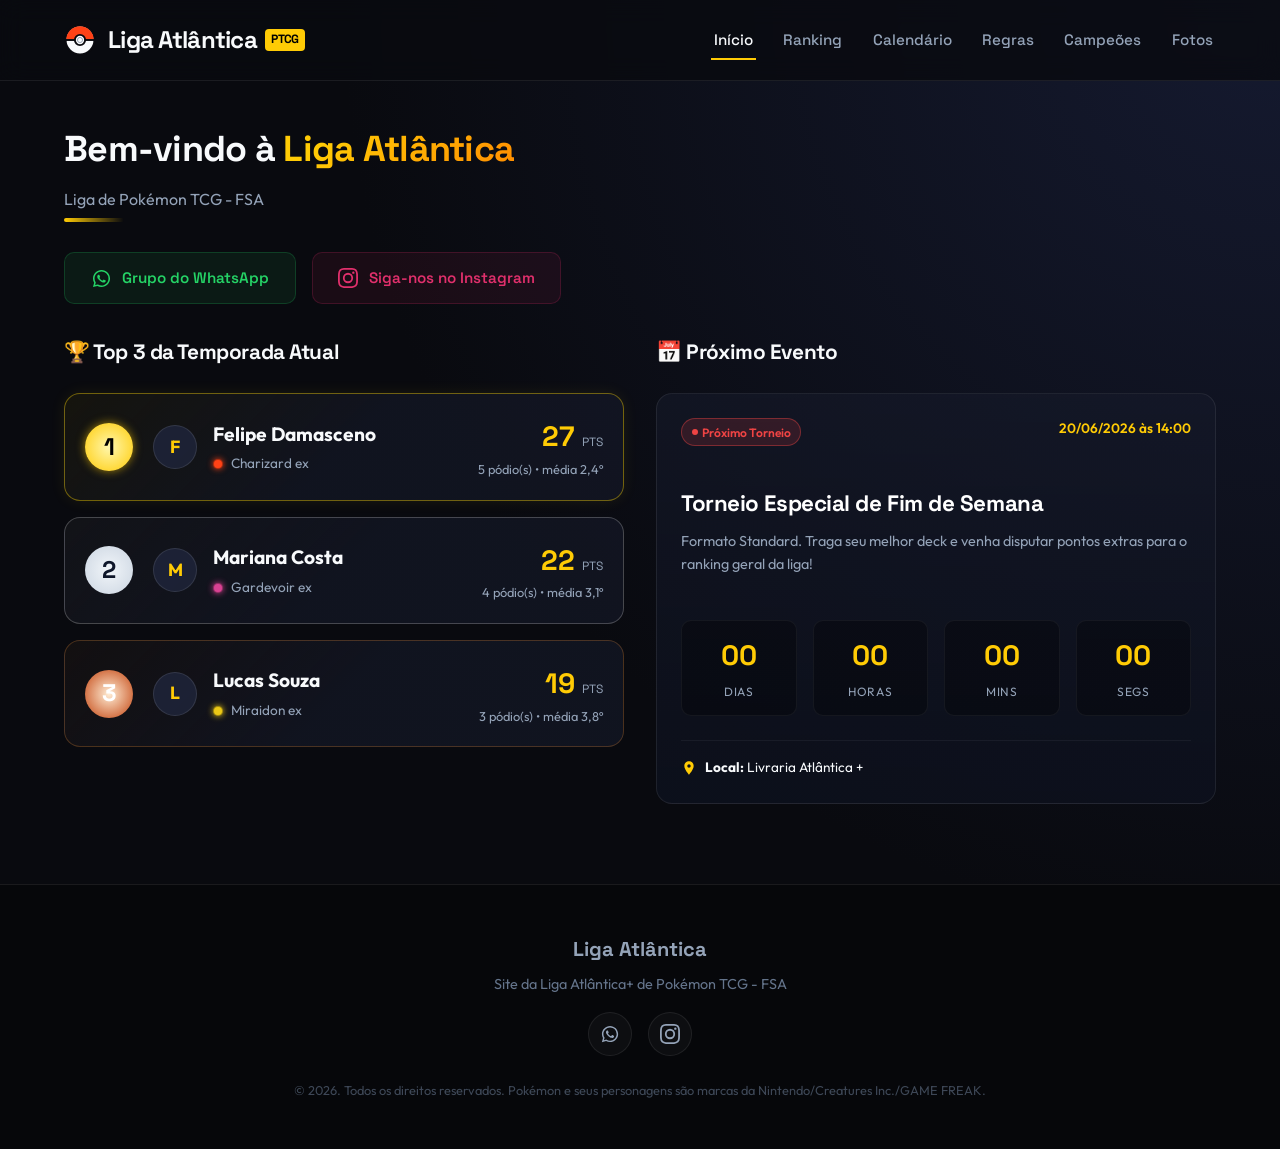
==== site/index.html @ e8739ed9 "Add files via upload" ====
<!DOCTYPE html>
<html lang="pt-BR">
<head>
  <meta charset="UTF-8">
  <meta name="viewport" content="width=device-width, initial-scale=1.0">
  <title>Liga Atlântica - Pokémon TCG FSA</title>
  <meta name="description" content="Acompanhe a classificação, calendário, regras e galeria da Liga Atlântica de Pokémon TCG. Atualizado em tempo real.">
  
  <!-- CSS Principal -->
  <link rel="stylesheet" href="style.css?v=4.0">
</head>
<body>

  <!-- HEADER & NAVEGAÇÃO -->
  <header class="header">
    <div class="container">
      <a href="#dashboard" class="logo-wrapper" id="logo-btn">
        <!-- SVG Pokebola Animada -->
        <svg class="pokeball-icon" viewBox="0 0 100 100" xmlns="http://www.w3.org/2000/svg">
          <circle cx="50" cy="50" r="45" fill="#f8fafc" stroke="#090a0f" stroke-width="6"/>
          <path d="M 7,50 A 43,43 0 0 1 93,50 Z" fill="#FF4216"/>
          <line x1="5" y1="50" x2="95" y2="50" stroke="#090a0f" stroke-width="6"/>
          <circle cx="50" cy="50" r="16" fill="#f8fafc" stroke="#090a0f" stroke-width="6"/>
          <circle cx="50" cy="50" r="8" fill="none" stroke="#64748b" stroke-width="2"/>
        </svg>
        <span class="logo-text">
          <span id="header-title">Liga Atlântica</span>
          <span class="logo-tag">PTCG</span>
        </span>
      </a>
      
      <!-- Menu de Navegação -->
      <nav class="nav-menu" id="nav-menu">
        <a href="#dashboard" class="nav-link active" data-target="dashboard">Início</a>
        <a href="#ranking" class="nav-link" data-target="ranking">Ranking</a>
        <a href="#calendar" class="nav-link" data-target="calendar">Calendário</a>
        <a href="#rules" class="nav-link" data-target="rules">Regras</a>
        <a href="#champions" class="nav-link" data-target="champions">Campeões</a>
        <a href="#gallery" class="nav-link" data-target="gallery">Fotos</a>
      </nav>
      
      <!-- Botão Hamburguer Mobile -->
      <button class="menu-toggle" id="menu-toggle" aria-label="Abrir Menu">
        <span></span>
        <span></span>
        <span></span>
      </button>
    </div>
  </header>

  <!-- CONTEÚDO PRINCIPAL -->
  <main class="main-content container">
    
    <!-- 1. SEÇÃO INICIAL / DASHBOARD -->
    <section id="dashboard" class="section active">
      <div class="section-header">
        <h1 class="section-title">Bem-vindo à <span class="gradient-text" id="welcome-title">Liga Atlântica</span></h1>
        <p class="section-subtitle" id="welcome-subtitle">Acompanhe as disputas, classificações e novidades de nossa liga local.</p>
      </div>

      <!-- Botões de Acesso Rápido -->
      <div class="welcome-buttons">
        <a href="https://chat.whatsapp.com/EpUEb62hq1bKs6iDtQ3ena" target="_blank" rel="noopener noreferrer" class="btn btn-whatsapp" id="btn-whatsapp-welcome">
          <svg class="icon-whatsapp" viewBox="0 0 32 32" xmlns="http://www.w3.org/2000/svg" aria-hidden="true" focusable="false">
            <path d="M16.03 3C8.86 3 3.04 8.82 3.04 15.99c0 2.29.6 4.52 1.74 6.49L3 29l6.68-1.75a12.92 12.92 0 0 0 6.35 1.64h.01c7.16 0 12.98-5.82 12.98-12.99C29.02 8.82 23.2 3 16.03 3Zm0 23.69h-.01c-1.9 0-3.76-.51-5.38-1.47l-.39-.23-3.96 1.04 1.06-3.86-.25-.4a10.71 10.71 0 0 1-1.65-5.78c0-5.84 4.75-10.59 10.59-10.59 2.83 0 5.49 1.1 7.49 3.1a10.53 10.53 0 0 1 3.1 7.49c0 5.84-4.75 10.7-10.6 10.7Zm5.81-7.93c-.32-.16-1.89-.93-2.18-1.04-.29-.11-.5-.16-.72.16-.21.32-.83 1.04-1.02 1.25-.19.21-.37.24-.69.08-.32-.16-1.35-.5-2.57-1.59-.95-.85-1.59-1.89-1.78-2.21-.19-.32-.02-.49.14-.65.14-.14.32-.37.48-.56.16-.19.21-.32.32-.53.11-.21.05-.4-.03-.56-.08-.16-.72-1.73-.98-2.37-.26-.62-.52-.53-.72-.54h-.61c-.21 0-.56.08-.85.4-.29.32-1.12 1.09-1.12 2.66s1.15 3.09 1.31 3.3c.16.21 2.26 3.45 5.47 4.84.77.33 1.36.53 1.83.68.77.24 1.47.21 2.02.13.62-.09 1.89-.77 2.16-1.52.27-.75.27-1.39.19-1.52-.08-.13-.29-.21-.61-.37Z"/>
          </svg>
          Grupo do WhatsApp
        </a>
        <a href="https://www.instagram.com/atlanticamais/" target="_blank" rel="noopener noreferrer" class="btn btn-instagram" id="btn-instagram-welcome">
          <svg viewBox="0 0 24 24" xmlns="http://www.w3.org/2000/svg">
            <path d="M12 2.163c3.204 0 3.584.012 4.85.07 3.252.148 4.771 1.691 4.919 4.919.058 1.265.069 1.645.069 4.849 0 3.205-.012 3.584-.069 4.849-.149 3.225-1.664 4.771-4.919 4.919-1.266.058-1.644.07-4.85.07-3.204 0-3.584-.012-4.849-.07-3.26-.149-4.771-1.699-4.919-4.92-.058-1.265-.07-1.644-.07-4.849 0-3.204.013-3.583.07-4.849.149-3.227 1.664-4.771 4.919-4.919 1.266-.057 1.645-.069 4.849-.069zM12 0C8.741 0 8.333.014 7.053.072 2.695.272.273 2.69.073 7.051.014 8.333 0 8.741 0 12c0 3.259.014 3.668.072 4.948.2 4.358 2.618 6.78 6.98 6.98 1.281.058 1.689.072 4.948.072 3.259 0 3.668-.014 4.948-.072 4.354-.2 6.782-2.618 6.979-6.98.059-1.28.073-1.689.073-4.948 0-3.259-.014-3.667-.072-4.947-.196-4.354-2.617-6.78-6.979-6.98C15.668.014 15.259 0 12 0zm0 5.838a6.162 6.162 0 1 0 0 12.324 6.162 6.162 0 0 0 0-12.324zM12 16a4 4 0 1 1 0-8 4 4 0 0 1 0 8zm6.406-11.845a1.44 1.44 0 1 0 0 2.881 1.44 1.44 0 0 0 0-2.881z"/>
          </svg>
Siga-nos no Instagram
        </a>
      </div>
      
      <div class="dashboard-grid">
        <!-- Pódio (Top 3) -->
        <div class="podium-container">
          <h2 class="podium-title">🏆 Top 3 da Temporada Atual</h2>
          <div class="podium-cards" id="podium-cards-container">
            <!-- Renderizado dinamicamente via JS -->
            <div class="loader"><div class="spinner"></div></div>
          </div>
        </div>
        
        <!-- Próximo Encontro / Contagem Regressiva -->
        <div class="event-widget-container">
          <h2 class="podium-title">📅 Próximo Evento</h2>
          <div class="glass-card event-widget" id="event-widget-content">
            <!-- Renderizado dinamicamente via JS -->
            <div class="loader"><div class="spinner"></div></div>
          </div>
        </div>
      </div>
    </section>

    <!-- 2. SEÇÃO DE RANKING -->
    <section id="ranking" class="section">
      <div class="section-header">
        <h1 class="section-title">Tabela de <span class="gradient-text">Classificação</span></h1>
        <p class="section-subtitle">Pontuação oficial de todos os treinadores participantes.</p>
      </div>
      
      <!-- Controles de busca e filtro -->
      <div class="ranking-controls">
        <div class="search-bar">
          <svg viewBox="0 0 24 24" xmlns="http://www.w3.org/2000/svg">
            <path d="M15.5 14h-.79l-.28-.27A6.471 6.471 0 0 0 16 9.5 6.5 6.5 0 1 0 9.5 16c1.61 0 3.09-.59 4.23-1.57l.27.28v.79l5 4.99L20.49 19l-4.99-5zm-6 0C7.01 14 5 11.99 5 9.5S7.01 5 9.5 5 14 7.01 14 9.5 11.99 14 9.5 14z"/>
          </svg>
          <input type="text" id="search-ranking" class="search-input" placeholder="Buscar treinador ou deck...">
        </div>
        
        <div class="selector-wrapper">
          <select id="ranking-date-selector" class="search-input select-input">
            <option value="general">Ranking Geral Acumulado</option>
          </select>
        </div>
        
        <div class="ranking-status-group">
          <div class="offline-badge" id="sheet-status-badge">
            <span style="width:6px;height:6px;background:#f59e0b;border-radius:50%"></span>
            Carregando...
          </div>
        </div>
      </div>
      
      <!-- Informações da Etapa Selecionada -->
      <div class="stage-info-badge" id="stage-info-badge">
        <span>Você está visualizando a etapa individual de:</span>
        <span class="stage-badge-tag" id="stage-info-date">-</span>
        <span>• Evento:</span>
        <span class="stage-badge-tag" id="stage-info-type">-</span>
        <span>• Multiplicador:</span>
        <span class="stage-badge-tag" id="stage-info-multiplier">1.0x</span>
      </div>
      
      <!-- Tabela -->
      <div class="glass-card table-card">
        <div class="table-responsive">
          <table class="ranking-table" id="ranking-table">
            <thead>
              <tr>
                <th class="row-rank">Pos</th>
                <th>Treinador</th>
                <th style="text-align:center">Cat</th>
                <th style="text-align:center">Pontos</th>
                <th style="text-align:center">V-E-D</th>
              </tr>
            </thead>
            <tbody id="ranking-tbody">
              <!-- Renderizado dinamicamente via JS -->
              <tr>
                <td colspan="5">
                  <div class="loader"><div class="spinner"></div></div>
                </td>
              </tr>
            </tbody>
          </table>
        </div>
      </div>

      <!-- Consulta de scores antigos -->
      <div class="historical-scores-panel glass-card">
        <div class="historical-scores-header">
          <div>
            <h2 class="historical-title">Consultar scores antigos</h2>
            <p class="historical-subtitle">Veja classificações finalizadas de temporadas anteriores sem mexer no ranking atual.</p>
          </div>
          <span class="historical-badge">Histórico</span>
        </div>

        <div class="historical-controls">
          <div class="historical-control-field">
            <label for="historical-season-selector">Temporada</label>
            <select id="historical-season-selector" class="search-input historical-select">
              <option value="all">Todas as temporadas</option>
            </select>
          </div>
          <div class="historical-control-field historical-search-field">
            <label for="historical-player-search">Treinador ou deck</label>
            <input type="text" id="historical-player-search" class="search-input" placeholder="Buscar no histórico...">
          </div>
        </div>

        <div class="table-responsive historical-table-wrap">
          <table class="ranking-table historical-table">
            <thead>
              <tr>
                <th>Temporada</th>
                <th class="row-rank">Pos</th>
                <th>Treinador</th>
                <th style="text-align:center">Pontos</th>
                <th style="text-align:center">Pódio / Média</th>
              </tr>
            </thead>
            <tbody id="historical-scores-tbody">
              <tr>
                <td colspan="5" style="text-align:center;padding:2rem;color:var(--text-secondary);">
                  Carregando histórico...
                </td>
              </tr>
            </tbody>
          </table>
        </div>
      </div>
    </section>

    <!-- 3. SEÇÃO DE CALENDÁRIO -->
    <section id="calendar" class="section">
      <div class="section-header">
        <h1 class="section-title">Calendário de <span class="gradient-text">Torneios</span></h1>
        <p class="section-subtitle">Fique por dentro das próximas datas e eventos da nossa</p>
      </div>
      
      <div class="timeline glass-card" id="calendar-timeline">
        <!-- Renderizado dinamicamente via JS -->
        <div class="loader"><div class="spinner"></div></div>
      </div>
    </section>

    <!-- 4. SEÇÃO DE REGRAS -->
    <section id="rules" class="section">
      <div class="section-header">
        <h1 class="section-title">Regulamento e <span class="gradient-text">Regras</span></h1>
        <p class="section-subtitle">Diretrizes oficiais, formato do jogo e critérios de pontuação da liga.</p>
      </div>
      
      <div class="rules-list" id="rules-container">
        <!-- Renderizado dinamicamente via JS -->
        <div class="loader"><div class="spinner"></div></div>
      </div>
    </section>

    <!-- 5. SEÇÃO DE CAMPEÕES -->
    <section id="champions" class="section">
      <div class="section-header">
        <h1 class="section-title">Galeria de <span class="gradient-text">Campeões</span></h1>
        <p class="section-subtitle">Homenagem aos vencedores das temporadas passadas.</p>
      </div>
      
      <div class="champions-grid" id="champions-container">
        <!-- Renderizado dinamicamente via JS -->
        <div class="loader"><div class="spinner"></div></div>
      </div>
    </section>

    <!-- 6. SEÇÃO DE FOTOS -->
    <section id="gallery" class="section">
      <div class="section-header">
        <h1 class="section-title">Galeria de <span class="gradient-text">Fotos</span></h1>
        <p class="section-subtitle">Registros visuais de nossos encontros e partidas.</p>
      </div>
      
      <div class="gallery-grid" id="gallery-container">
        <!-- Renderizado dinamicamente via JS -->
        <div class="loader"><div class="spinner"></div></div>
      </div>
    </section>

  </main>

  <!-- MODAL: DETALHES DO JOGADOR -->
  <div class="modal-overlay" id="player-modal">
    <div class="modal-container">
      <button class="modal-close-btn" id="modal-close-btn" aria-label="Fechar">✕</button>
      <div class="modal-header">
        <div class="modal-avatar" id="modal-avatar">T</div>
        <h2 class="modal-player-name" id="modal-player-name">Nome do Treinador</h2>
        <div class="podium-deck-info" style="justify-content: center;" id="modal-player-deck">
          <!-- Deck e energia -->
        </div>
      </div>
      <div class="modal-body">
        <div class="modal-stats-grid">
          <div class="modal-stat-box">
            <div class="modal-stat-value" id="modal-stat-podiums">0</div>
            <div class="modal-stat-label">Pódios</div>
          </div>
          <div class="modal-stat-box">
            <div class="modal-stat-value" id="modal-stat-average-placement">0</div>
            <div class="modal-stat-label">Média de colocação</div>
          </div>
        </div>
        
        <div class="modal-details">
          <div class="modal-detail-row">
            <span class="modal-detail-label">Categoria:</span>
            <span class="modal-detail-value" id="modal-detail-category">MASTER (ME)</span>
          </div>
          <div class="modal-detail-row">
            <span class="modal-detail-label">Pontuação Total:</span>
            <span class="modal-detail-value score-cell" id="modal-detail-points">0 PTS</span>
          </div>
          <div class="modal-detail-row">
            <span class="modal-detail-label">Colocação Atual:</span>
            <span class="modal-detail-value" id="modal-detail-current-placement">0º</span>
          </div>
          <div class="modal-detail-row" style="margin-top: 1rem; border-top: 1px solid rgba(255,255,255,0.05); padding-top: 0.75rem;">
            <span class="modal-detail-label">Cartel (V-E-D):</span>
            <span class="modal-detail-value" id="modal-detail-ved">0V - 0E - 0D</span>
          </div>
        </div>
        
        <div class="modal-section-title">Evolução na Temporada</div>
        <div class="modal-timeline" id="modal-player-timeline">
          <!-- Preenchido dinamicamente via JS -->
        </div>
      </div>
    </div>
  </div>

  <!-- MODAL: DECK DO CAMPEÃO -->
  <div class="modal-overlay" id="champion-deck-modal">
    <div class="modal-container champion-deck-modal-container">
      <button class="modal-close-btn" id="champion-deck-close-btn" aria-label="Fechar">✕</button>
      <div class="modal-header champion-deck-modal-header">
        <div class="champion-deck-modal-icon">🃏</div>
        <h2 class="modal-player-name" id="champion-deck-title">Deck campeão</h2>
        <p class="champion-deck-modal-subtitle" id="champion-deck-subtitle">Campeão da temporada</p>
      </div>
      <div class="modal-body champion-deck-modal-body">
        <div id="champion-deck-image-wrap" class="champion-deck-image-wrap">
          <div class="champion-deck-empty-image">Imagem do deck não cadastrada.</div>
        </div>
        <p class="champion-deck-note" id="champion-deck-note">Sem observações cadastradas para este deck.</p>
        <a class="btn btn-deck-external" id="champion-deck-link" href="#" target="_blank" rel="noopener noreferrer">Abrir lista do deck</a>
      </div>
    </div>
  </div>

  <!-- LIGHTBOX: VISUALIZADOR DE FOTOS -->
  <div class="lightbox" id="lightbox">
    <div class="lightbox-content">
      <button class="lightbox-close" id="lightbox-close-btn">✕ Fechar</button>
      <img src="" alt="Imagem Expandida" class="lightbox-image" id="lightbox-image">
      <div class="lightbox-caption" id="lightbox-caption">Legenda da foto</div>
    </div>
  </div>

  <!-- FOOTER -->
  <footer class="footer">
    <div class="container">
      <div class="footer-logo" id="footer-title">Liga Atlântica</div>
      <p style="margin-bottom: 1rem;">Site da Liga Atlântica+ de Pokémon TCG - FSA</p>
      <div class="footer-socials" style="margin-bottom: 1.5rem; display: flex; justify-content: center; gap: 1rem;">
        <a href="https://chat.whatsapp.com/EpUEb62hq1bKs6iDtQ3ena" target="_blank" rel="noopener noreferrer" class="social-icon-link whatsapp" aria-label="Grupo do WhatsApp" style="display: flex; align-items: center; justify-content: center; width: 44px; height: 44px; border-radius: 50%; background: rgba(255, 255, 255, 0.03); border: 1px solid var(--border-color); color: var(--text-secondary); transition: all 0.3s ease;">
          <svg class="icon-whatsapp" viewBox="0 0 32 32" xmlns="http://www.w3.org/2000/svg" aria-hidden="true" focusable="false">
            <path d="M16.03 3C8.86 3 3.04 8.82 3.04 15.99c0 2.29.6 4.52 1.74 6.49L3 29l6.68-1.75a12.92 12.92 0 0 0 6.35 1.64h.01c7.16 0 12.98-5.82 12.98-12.99C29.02 8.82 23.2 3 16.03 3Zm0 23.69h-.01c-1.9 0-3.76-.51-5.38-1.47l-.39-.23-3.96 1.04 1.06-3.86-.25-.4a10.71 10.71 0 0 1-1.65-5.78c0-5.84 4.75-10.59 10.59-10.59 2.83 0 5.49 1.1 7.49 3.1a10.53 10.53 0 0 1 3.1 7.49c0 5.84-4.75 10.7-10.6 10.7Zm5.81-7.93c-.32-.16-1.89-.93-2.18-1.04-.29-.11-.5-.16-.72.16-.21.32-.83 1.04-1.02 1.25-.19.21-.37.24-.69.08-.32-.16-1.35-.5-2.57-1.59-.95-.85-1.59-1.89-1.78-2.21-.19-.32-.02-.49.14-.65.14-.14.32-.37.48-.56.16-.19.21-.32.32-.53.11-.21.05-.4-.03-.56-.08-.16-.72-1.73-.98-2.37-.26-.62-.52-.53-.72-.54h-.61c-.21 0-.56.08-.85.4-.29.32-1.12 1.09-1.12 2.66s1.15 3.09 1.31 3.3c.16.21 2.26 3.45 5.47 4.84.77.33 1.36.53 1.83.68.77.24 1.47.21 2.02.13.62-.09 1.89-.77 2.16-1.52.27-.75.27-1.39.19-1.52-.08-.13-.29-.21-.61-.37Z"/>
          </svg>
        </a>
        <a href="https://www.instagram.com/atlanticamais/" target="_blank" rel="noopener noreferrer" class="social-icon-link instagram" aria-label="Siga-nos no Instagram" style="display: flex; align-items: center; justify-content: center; width: 44px; height: 44px; border-radius: 50%; background: rgba(255, 255, 255, 0.03); border: 1px solid var(--border-color); color: var(--text-secondary); transition: all 0.3s ease;">
          <svg viewBox="0 0 24 24" xmlns="http://www.w3.org/2000/svg" style="width: 20px; height: 20px; fill: currentColor;">
            <path d="M12 2.163c3.204 0 3.584.012 4.85.07 3.252.148 4.771 1.691 4.919 4.919.058 1.265.069 1.645.069 4.849 0 3.205-.012 3.584-.069 4.849-.149 3.225-1.664 4.771-4.919 4.919-1.266.058-1.644.07-4.85.07-3.204 0-3.584-.012-4.849-.07-3.26-.149-4.771-1.699-4.919-4.92-.058-1.265-.07-1.644-.07-4.849 0-3.204.013-3.583.07-4.849.149-3.227 1.664-4.771 4.919-4.919 1.266-.057 1.645-.069 4.849-.069zM12 0C8.741 0 8.333.014 7.053.072 2.695.272.273 2.69.073 7.051.014 8.333 0 8.741 0 12c0 3.259.014 3.668.072 4.948.2 4.358 2.618 6.78 6.98 6.98 1.281.058 1.689.072 4.948.072 3.259 0 3.668-.014 4.948-.072 4.354-.2 6.782-2.618 6.979-6.98.059-1.28.073-1.689.073-4.948 0-3.259-.014-3.667-.072-4.947-.196-4.354-2.617-6.78-6.979-6.98C15.668.014 15.259 0 12 0zm0 5.838a6.162 6.162 0 1 0 0 12.324 6.162 6.162 0 0 0 0-12.324zM12 16a4 4 0 1 1 0-8 4 4 0 0 1 0 8zm6.406-11.845a1.44 1.44 0 1 0 0 2.881 1.44 1.44 0 0 0 0-2.881z"/>
          </svg>
        </a>
      </div>
      <p style="font-size: 0.8rem; opacity: 0.6;">
        &copy; 2026. Todos os direitos reservados. Pokémon e seus personagens são marcas da Nintendo/Creatures Inc./GAME FREAK.
      </p>
    </div>
  </footer>

  <!-- ARQUIVOS DE SCRIPT -->
  <script src="config.js?v=3.0"></script>
  <script src="app.js?v=4.0"></script>

</body>
</html>
---- site/style.css ----
/* Importando Google Fonts: Outfit (moderna e amigável) e Space Grotesk (futurista/gamer) */
@import url('https://fonts.googleapis.com/css2?family=Outfit:wght@300;400;500;600;700;800&family=Space+Grotesk:wght@400;500;600;700&display=swap');

/* --- VARIÁVEIS DO SISTEMA DE DESIGN --- */
:root {
  /* Cores Globais */
  --bg-dark: #090a0f;
  --bg-dark-card: rgba(22, 26, 42, 0.6);
  --bg-dark-card-hover: rgba(32, 38, 61, 0.8);
  --border-color: rgba(255, 255, 255, 0.08);
  --border-color-hover: rgba(255, 255, 255, 0.16);
  
  --text-primary: #f8fafc;
  --text-secondary: #94a3b8;
  --text-muted: #64748b;
  
  --accent-yellow: #ffcb05; /* Amarelo Pokémon */
  --accent-blue: #3b4cca;   /* Azul Pokémon */
  --accent-cyan: #06b6d4;   /* Efeito Holográfico */
  --accent-magenta: #ec4899; /* Efeito Holográfico */
  --accent-purple: #8b5cf6;  /* Pódio / Destaque roxo */
  --accent-orange: #f59e0b;  /* Aguardando Informações / Warning */
   
  /* Fontes */
  --font-title: 'Space Grotesk', sans-serif;
  --font-body: 'Outfit', sans-serif;
   
  /* Border-radius padrão do site */
  --radius: 10px;
  --radius-lg: 16px;
  --radius-sm: 6px;
  --radius-pill: 999px;
  /* Sombras & Efeitos */
  --shadow-lg: 0 10px 30px -15px rgba(0, 0, 0, 0.7);
  --shadow-glow-yellow: 0 0 15px rgba(255, 203, 5, 0.4);
  --shadow-glow-cyan: 0 0 15px rgba(6, 182, 212, 0.4);
  
  /* Cores Temáticas de Energias Pokémon TCG */
  --energy-grass: #78C850;
  --energy-fire: #FF4216;
  --energy-water: #1593F5;
  --energy-lightning: #EBC816;
  --energy-psychic: #D94293;
  --energy-fighting: #C55E13;
  --energy-darkness: #4F4747;
  --energy-metal: #7E8E9E;
  --energy-dragon: #8D56FF;
  --energy-colorless: #A8A878;
}

/* --- RESET & CONFIGS BÁSICAS --- */
* {
  margin: 0;
  padding: 0;
  box-sizing: border-box;
}

html {
  scroll-behavior: smooth;
  font-size: 16px;
  background-color: var(--bg-dark);
}

body {
  font-family: var(--font-body);
  color: var(--text-primary);
  line-height: 1.6;
  overflow-x: hidden;
  background: radial-gradient(circle at top right, #151a30, var(--bg-dark) 60%),
              radial-gradient(circle at bottom left, #0e1222, var(--bg-dark) 70%);
  background-attachment: fixed;
  min-height: 100vh;
}

/* Sleek Scrollbar */
::-webkit-scrollbar {
  width: 8px;
  height: 8px;
}
::-webkit-scrollbar-track {
  background: var(--bg-dark);
}
::-webkit-scrollbar-thumb {
  background: rgba(255, 255, 255, 0.1);
  border-radius: 4px;
}
::-webkit-scrollbar-thumb:hover {
  background: var(--accent-yellow);
}

/* --- ELEMENTOS GLOBAIS --- */
a {
  text-decoration: none;
  color: inherit;
}

button {
  font-family: var(--font-body);
  cursor: pointer;
  border: none;
  background: none;
}

/* Container */
.container {
  width: 100%;
  max-width: 1200px;
  margin: 0 auto;
  padding: 0 1.5rem;
}

/* Títulos */
h1, h2, h3, h4, h5, h6 {
  font-family: var(--font-title);
  font-weight: 700;
  letter-spacing: -0.02em;
}

/* Glassmorphism Card */
.glass-card {
  background: var(--bg-dark-card);
  backdrop-filter: blur(12px);
  -webkit-backdrop-filter: blur(12px);
  border: 1px solid var(--border-color);
  border-radius: var(--radius-lg);
  padding: 1.5rem;
  transition: all 0.3s cubic-bezier(0.25, 0.8, 0.25, 1);
}

.glass-card:hover {
  border-color: var(--border-color-hover);
  background: var(--bg-dark-card-hover);
  transform: translateY(-4px);
  box-shadow: var(--shadow-lg);
}

/* Gradiente Text */
.gradient-text {
  background: linear-gradient(135deg, var(--accent-yellow) 20%, #ff8c00 100%);
  -webkit-background-clip: text;
  -webkit-text-fill-color: transparent;
  background-clip: text;
}

.holographic-text {
  background: linear-gradient(90deg, #3b82f6, #8b5cf6, #ec4899, #3b82f6);
  background-size: 300% auto;
  -webkit-background-clip: text;
  -webkit-text-fill-color: transparent;
  background-clip: text;
  animation: holoFlow 8s linear infinite;
}

@keyframes holoFlow {
  0% { background-position: 0% 50%; }
  50% { background-position: 100% 50%; }
  100% { background-position: 0% 50%; }
}

/* --- HEADER & NAVEGAÇÃO --- */
.header {
  position: sticky;
  top: 0;
  z-index: 100;
  background: rgba(9, 10, 15, 0.8);
  backdrop-filter: blur(12px);
  border-bottom: 1px solid var(--border-color);
  transition: all 0.3s ease;
}

.header .container {
  display: flex;
  justify-content: space-between;
  align-items: center;
  height: 80px;
}

.logo-wrapper {
  display: flex;
  align-items: center;
  gap: 0.75rem;
}

.pokeball-icon {
  width: 32px;
  height: 32px;
  animation: spinSlow 12s linear infinite;
}

@keyframes spinSlow {
  0% { transform: rotate(0deg); }
  100% { transform: rotate(360deg); }
}

.logo-text {
  font-family: var(--font-title);
  font-size: 1.5rem;
  font-weight: 700;
  letter-spacing: -0.03em;
  display: flex;
  align-items: center;
}

.logo-tag {
  font-size: 0.75rem;
  background: var(--accent-yellow);
  color: #000;
  padding: 0.1rem 0.4rem;
  border-radius: 4px;
  margin-left: 0.5rem;
  font-weight: 800;
  text-transform: uppercase;
}

.nav-menu {
  display: flex;
  gap: 1.5rem;
}

.nav-link {
  font-family: var(--font-title);
  font-weight: 500;
  font-size: 0.95rem;
  color: var(--text-secondary);
  position: relative;
  padding: 0.5rem 0.2rem;
  transition: color 0.3s ease;
}

.nav-link:hover {
  color: var(--accent-yellow);
}

.nav-link::after {
  content: '';
  position: absolute;
  bottom: 0;
  left: 0;
  width: 0;
  height: 2px;
  background: var(--accent-yellow);
  transition: width 0.3s ease;
}

.nav-link.active {
  color: var(--text-primary);
}

.nav-link.active::after {
  width: 100%;
}

.menu-toggle {
  display: none;
  flex-direction: column;
  justify-content: center;
  align-items: center;
  gap: 5px;
  width: 44px;
  height: 44px;
  padding: 10px;
  background: none;
  border: none;
  cursor: pointer;
  z-index: 101;
}

.menu-toggle span {
  display: block;
  width: 24px;
  height: 2px;
  background: var(--text-primary);
  border-radius: 2px;
  transition: transform 0.3s ease, opacity 0.3s ease;
}

/* Estado ativo do menu toggle (X animado via CSS) */
.menu-toggle.active span:nth-child(1) {
  transform: translateY(7px) rotate(45deg);
}

.menu-toggle.active span:nth-child(2) {
  opacity: 0;
}

.menu-toggle.active span:nth-child(3) {
  transform: translateY(-7px) rotate(-45deg);
}

/* --- MAIN CONTAINER & SECTIONS --- */
.main-content {
  padding-top: 2.5rem;
  padding-bottom: 5rem;
}

.section {
  display: none; /* Controlado via JS */
  animation: fadeIn 0.5s cubic-bezier(0.25, 0.8, 0.25, 1) forwards;
}

.section.active {
  display: block;
}

@keyframes fadeIn {
  from { opacity: 0; transform: translateY(10px); }
  to { opacity: 1; transform: translateY(0); }
}

.section-header {
  margin-bottom: 2.5rem;
  position: relative;
}

.section-title {
  font-size: 2.25rem;
  margin-bottom: 0.5rem;
}

.section-subtitle {
  color: var(--text-secondary);
  font-size: 1rem;
}

.section-header::after {
  content: '';
  position: absolute;
  bottom: -10px;
  left: 0;
  width: 60px;
  height: 4px;
  background: linear-gradient(90deg, var(--accent-yellow), transparent);
  border-radius: 2px;
}

/* --- DASHBOARD SECTION --- */
.dashboard-grid {
  display: grid;
  grid-template-columns: 1fr 1fr;
  gap: 2rem;
  align-items: stretch;
}

/* Pódio */
.podium-container {
  display: flex;
  flex-direction: column;
  justify-content: stretch;
  height: 100%;
}

.podium-cards {
  flex: 1 1 auto;
  display: flex;
  flex-direction: column;
  gap: 1rem;
}

.podium-title {
  margin-bottom: 1.5rem;
  font-size: 1.3rem;
  color: var(--text-primary);
}

/* Holographic podium card */
.podium-card {
  position: relative;
  display: flex;
  align-items: center;
  padding: 1.25rem;
  border-radius: var(--radius-lg);
  overflow: hidden;
  background: rgba(30, 41, 59, 0.3);
  border: 1px solid rgba(255, 255, 255, 0.05);
  transition: all 0.3s cubic-bezier(0.25, 0.8, 0.25, 1);
  cursor: pointer;
}

.podium-card:hover {
  transform: translateY(-4px);
  background: rgba(32, 40, 68, 0.5);
}

.podium-card:active {
  transform: translateY(-2px) scale(0.98);
}

.podium-card.rank-1:hover {
  border-color: rgba(255, 215, 0, 0.7);
  box-shadow: 0 0 20px rgba(255, 215, 0, 0.2), var(--shadow-lg);
}

.podium-card.rank-2:hover {
  border-color: rgba(192, 192, 192, 0.6);
  box-shadow: 0 0 20px rgba(192, 192, 192, 0.15), var(--shadow-lg);
}

.podium-card.rank-3:hover {
  border-color: rgba(205, 127, 50, 0.6);
  box-shadow: 0 0 20px rgba(205, 127, 50, 0.15), var(--shadow-lg);
}

/* Holo Borders */
.podium-card.rank-1 {
  background: linear-gradient(135deg, rgba(255, 215, 0, 0.05) 0%, rgba(22, 26, 42, 0.6) 50%);
  border-color: rgba(255, 215, 0, 0.4);
  box-shadow: 0 0 15px rgba(255, 215, 0, 0.08);
}
.podium-card.rank-2 {
  background: linear-gradient(135deg, rgba(192, 192, 192, 0.05) 0%, rgba(22, 26, 42, 0.6) 50%);
  border-color: rgba(192, 192, 192, 0.3);
}
.podium-card.rank-3 {
  background: linear-gradient(135deg, rgba(205, 127, 50, 0.05) 0%, rgba(22, 26, 42, 0.6) 50%);
  border-color: rgba(205, 127, 50, 0.3);
}

.podium-badge {
  display: flex;
  align-items: center;
  justify-content: center;
  width: 48px;
  height: 48px;
  border-radius: 50%;
  font-family: var(--font-title);
  font-weight: 800;
  font-size: 1.5rem;
  margin-right: 1.25rem;
}

.rank-1 .podium-badge {
  background: radial-gradient(circle, #fff7ad 0%, #ffcb05 100%);
  color: #000;
  box-shadow: 0 0 10px rgba(255, 203, 5, 0.6);
}
.rank-2 .podium-badge {
  background: radial-gradient(circle, #f1f5f9 0%, #cbd5e1 100%);
  color: #0f172a;
}
.rank-3 .podium-badge {
  background: radial-gradient(circle, #ffedd5 0%, #c2410c 100%);
  color: #fff;
}

.podium-info {
  flex-grow: 1;
}

.podium-player-name {
  font-size: 1.2rem;
  font-weight: 700;
}

.podium-deck-info {
  display: flex;
  align-items: center;
  gap: 0.5rem;
  font-size: 0.85rem;
  color: var(--text-secondary);
  margin-top: 0.25rem;
}

.podium-points {
  text-align: right;
}

.podium-score {
  font-family: var(--font-title);
  font-size: 1.75rem;
  font-weight: 700;
  color: var(--accent-yellow);
}

.podium-stats {
  font-size: 0.8rem;
  color: var(--text-secondary);
}

/* Event Banner & Countdown */
.event-widget-container {
  display: flex;
  flex-direction: column;
}

.event-widget {
  flex-grow: 1;
  display: flex;
  flex-direction: column;
  justify-content: space-between;
  border: 1px solid var(--border-color);
  background: linear-gradient(180deg, var(--bg-dark-card) 0%, rgba(13, 17, 30, 0.8) 100%);
}

.event-header {
  display: flex;
  justify-content: space-between;
  align-items: flex-start;
  margin-bottom: 1.5rem;
}

.event-badge-alert {
  background: rgba(239, 68, 68, 0.15);
  border: 1px solid rgba(239, 68, 68, 0.4);
  color: #ef4444;
  padding: 0.2rem 0.6rem;
  border-radius: 20px;
  font-size: 0.75rem;
  font-weight: 600;
  display: inline-flex;
  align-items: center;
  gap: 4px;
}

.event-badge-alert span {
  width: 6px;
  height: 6px;
  background: #ef4444;
  border-radius: 50%;
  animation: pulse 1.5s infinite;
}

@keyframes pulse {
  0% { transform: scale(1); opacity: 1; }
  50% { transform: scale(1.5); opacity: 0.4; }
  100% { transform: scale(1); opacity: 1; }
}

.countdown-container {
  display: flex;
  gap: 1rem;
  margin: 1.5rem 0;
}

.countdown-box {
  flex: 1;
  background: rgba(0, 0, 0, 0.3);
  border: 1px solid rgba(255, 255, 255, 0.05);
  border-radius: var(--radius);
  padding: 0.75rem;
  text-align: center;
}

.countdown-val {
  font-family: var(--font-title);
  font-size: 1.75rem;
  font-weight: 700;
  color: var(--accent-yellow);
  display: block;
}

.countdown-lbl {
  font-size: 0.75rem;
  color: var(--text-secondary);
  text-transform: uppercase;
  letter-spacing: 0.05em;
}

.event-details {
  margin-top: 1rem;
}

.event-title {
  font-size: 1.4rem;
  margin-bottom: 0.5rem;
  color: #fff;
}

.event-description {
  color: var(--text-secondary);
  font-size: 0.9rem;
  margin-bottom: 1.25rem;
}

.event-meta {
  display: flex;
  flex-direction: row;
  justify-content: space-between;
  align-items: center;
  gap: 0.75rem;
  font-size: 0.85rem;
  color: var(--text-primary);
  border-top: 1px solid rgba(255, 255, 255, 0.05);
  padding-top: 1rem;
  flex-wrap: wrap;
}

.event-meta-item {
  display: flex;
  align-items: center;
  gap: 0.5rem;
}

.event-meta-item svg {
  width: 16px;
  height: 16px;
  fill: var(--accent-yellow);
}

/* --- RANKING SECTION --- */
.ranking-controls {
  display: flex;
  justify-content: space-between;
  align-items: center;
  gap: 1.5rem;
  margin-bottom: 1.5rem;
}

.search-bar {
  position: relative;
  flex-grow: 1;
  max-width: 400px;
}

.search-input {
  width: 100%;
  background: var(--bg-dark-card);
  border: 1px solid var(--border-color);
  border-radius: var(--radius);
  padding: 0.75rem 1rem 0.75rem 2.5rem;
  color: var(--text-primary);
  font-family: var(--font-body);
  transition: all 0.3s ease;
}

.search-input:focus {
  outline: none;
  border-color: var(--accent-yellow);
  box-shadow: 0 0 10px rgba(255, 203, 5, 0.15);
}

/* --- STAGE DATE SELECTOR & INFO BADGE --- */
.selector-wrapper {
  position: relative;
  flex-grow: 1;
  max-width: 320px;
}

.select-input {
  cursor: pointer;
  padding-left: 1rem !important;
  appearance: none;
  background-image: url("data:image/svg+xml;charset=UTF-8,%3csvg xmlns='http://www.w3.org/2000/svg' viewBox='0 0 24 24' fill='none' stroke='%2394a3b8' stroke-width='2' stroke-linecap='round' stroke-linejoin='round'%3e%3cpolyline points='6 9 12 15 18 9'%3e%3c/polyline%3e%3c/svg%3e");
  background-repeat: no-repeat;
  background-position: right 1rem center;
  background-size: 1.1em;
  padding-right: 2.5rem;
}

.select-input option {
  background: #0f1119;
  color: var(--text-primary);
}

.stage-info-badge {
  display: none;
  align-items: center;
  flex-wrap: wrap;
  gap: 0.5rem;
  background: rgba(255, 203, 5, 0.04);
  border: 1px dashed rgba(255, 203, 5, 0.2);
  border-radius: var(--radius);
  padding: 0.65rem 0.9rem;
  margin-bottom: 1.25rem;
  font-size: 0.85rem;
  color: var(--text-secondary);
  animation: fadeIn 0.3s ease;
}

.stage-info-badge.active {
  display: flex;
}

.stage-badge-tag {
  background: rgba(255, 203, 5, 0.08);
  padding: 0.15rem 0.45rem;
  border-radius: 4px;
  font-weight: 700;
  color: var(--accent-yellow);
  font-family: var(--font-title);
  font-size: 0.75rem;
  letter-spacing: 0.02em;
}

.search-bar svg {
  position: absolute;
  left: 0.85rem;
  top: 50%;
  transform: translateY(-50%);
  width: 16px;
  height: 16px;
  fill: var(--text-secondary);
}

/* Table Card */
.table-card {
  overflow: hidden;
  padding: 0;
}

.table-responsive {
  width: 100%;
  overflow-x: auto;
}

.ranking-table {
  width: 100%;
  border-collapse: collapse;
  text-align: left;
  font-size: 0.95rem;
}

.ranking-table th {
  background: rgba(15, 18, 32, 0.8);
  font-family: var(--font-title);
  font-weight: 600;
  text-transform: uppercase;
  font-size: 0.8rem;
  letter-spacing: 0.05em;
  color: var(--text-secondary);
  padding: 1.25rem 1rem;
  border-bottom: 1px solid var(--border-color);
}

.ranking-table td {
  padding: 1.25rem 1rem;
  border-bottom: 1px solid rgba(255, 255, 255, 0.03);
  white-space: nowrap;
  vertical-align: middle;
}

.ranking-table tbody tr {
  transition: background-color 0.2s ease, box-shadow 0.2s ease;
}

.ranking-table tbody tr:hover {
  background-color: rgba(255, 255, 255, 0.04);
  box-shadow: inset 4px 0 0 0 var(--accent-yellow);
  cursor: pointer;
}

.row-rank {
  font-family: var(--font-title);
  font-weight: 700;
  font-size: 1.1rem;
  color: var(--text-secondary);
  text-align: center;
  width: 70px;
}

/* Highlights for top 3 in table */
tbody tr:nth-child(1) .row-rank {
  color: #ffcb05;
  text-shadow: 0 0 10px rgba(255, 203, 5, 0.3);
}
tbody tr:nth-child(2) .row-rank {
  color: #cbd5e1;
}
tbody tr:nth-child(3) .row-rank {
  color: #c2410c;
}

.player-cell {
  display: flex;
  align-items: center;
  gap: 0.75rem;
}

.player-avatar-placeholder {
  width: 36px;
  height: 36px;
  border-radius: 50%;
  background: var(--bg-dark-card-hover);
  border: 1px solid rgba(255, 255, 255, 0.1);
  display: flex;
  align-items: center;
  justify-content: center;
  font-weight: 700;
  font-size: 0.9rem;
  color: var(--accent-yellow);
}

.deck-badge {
  display: inline-flex;
  align-items: center;
  gap: 0.35rem;
  background: rgba(255, 255, 255, 0.05);
  border: 1px solid rgba(255, 255, 255, 0.08);
  padding: 0.25rem 0.6rem;
  border-radius: var(--radius-sm);
  font-size: 0.8rem;
  color: var(--text-primary);
}

/* Energy types inline indicators */
.energy-dot {
  display: inline-block;
  width: 10px;
  height: 10px;
  border-radius: 50%;
  border: 1px solid rgba(0, 0, 0, 0.3);
}

.energy-dot.grass { background-color: var(--energy-grass); box-shadow: 0 0 6px var(--energy-grass); }
.energy-dot.fire { background-color: var(--energy-fire); box-shadow: 0 0 6px var(--energy-fire); }
.energy-dot.water { background-color: var(--energy-water); box-shadow: 0 0 6px var(--energy-water); }
.energy-dot.lightning { background-color: var(--energy-lightning); box-shadow: 0 0 6px var(--energy-lightning); }
.energy-dot.psychic { background-color: var(--energy-psychic); box-shadow: 0 0 6px var(--energy-psychic); }
.energy-dot.fighting { background-color: var(--energy-fighting); box-shadow: 0 0 6px var(--energy-fighting); }
.energy-dot.darkness { background-color: var(--energy-darkness); box-shadow: 0 0 6px var(--energy-darkness); }
.energy-dot.metal { background-color: var(--energy-metal); box-shadow: 0 0 6px var(--energy-metal); }
.energy-dot.dragon { background-color: var(--energy-dragon); box-shadow: 0 0 6px var(--energy-dragon); }
.energy-dot.colorless { background-color: var(--energy-colorless); box-shadow: 0 0 6px var(--energy-colorless); }

.streak-indicator {
  display: flex;
  gap: 4px;
}

.streak-dot {
  display: flex;
  align-items: center;
  justify-content: center;
  width: 18px;
  height: 18px;
  border-radius: 4px;
  font-size: 0.65rem;
  font-weight: 700;
}

.streak-dot.win {
  background: rgba(16, 185, 129, 0.15);
  color: #10b981;
  border: 1px solid rgba(16, 185, 129, 0.3);
}

.streak-dot.loss {
  background: rgba(239, 68, 68, 0.15);
  color: #ef4444;
  border: 1px solid rgba(239, 68, 68, 0.3);
}

.streak-dot.tie {
  background: rgba(100, 116, 139, 0.15);
  color: #94a3b8;
  border: 1px solid rgba(100, 116, 139, 0.3);
}

.score-cell {
  font-family: var(--font-title);
  font-weight: 700;
  color: var(--accent-yellow);
}

.category-badge {
  display: inline-flex;
  align-items: center;
  justify-content: center;
  min-width: 38px;
  padding: 0.15rem 0.45rem;
  border-radius: 4px;
  font-family: var(--font-title);
  font-size: 0.7rem;
  font-weight: 800;
  letter-spacing: 0.04em;
  border: none;
}

.category-badge.category-me {
  background: rgba(236, 72, 153, 0.08);
  color: rgba(236, 72, 153, 0.85);
}

.category-badge.category-sr {
  background: rgba(6, 182, 212, 0.08);
  color: rgba(6, 182, 212, 0.85);
}

.category-badge.category-jr {
  background: rgba(236, 72, 153, 0.08);
  color: rgba(236, 72, 153, 0.85);
}

/* --- CALENDAR SECTION --- */
.timeline {
  position: relative;
  padding-left: 1.75rem;
  margin-top: 1.5rem;
}

.timeline::before {
  content: '';
  position: absolute;
  left: 5px;
  top: 0;
  width: 2px;
  height: 100%;
  background: rgba(255, 255, 255, 0.08);
  border-radius: 2px;
}

.timeline-item {
  position: relative;
  margin-bottom: 1.25rem;
}

.timeline-item:last-child {
  margin-bottom: 0;
}

.timeline-dot {
  position: absolute;
  left: -1.75rem;
  top: 0.5rem;
  width: 12px;
  height: 12px;
  border-radius: 50%;
  background: var(--accent-yellow);
  z-index: 2;
  box-shadow: 0 0 0 3px var(--bg-dark);
  transition: all 0.3s ease;
}

.timeline-item:hover .timeline-dot {
  background: var(--accent-magenta);
  box-shadow: 0 0 0 3px var(--bg-dark), 0 0 10px var(--accent-magenta);
}

.timeline-card {
  display: flex;
  flex-direction: row;
  align-items: flex-start;
  gap: 1rem;
}

.timeline-thumb {
  flex-shrink: 0;
  width: 128px;
  aspect-ratio: 4 / 5;
  border-radius: var(--radius);
  overflow: hidden;
  background: rgba(255, 255, 255, 0.04);
  border: 1px solid var(--border-color);
}

.timeline-thumb img {
  width: 100%;
  height: 100%;
  object-fit: cover;
  display: block;
}

.timeline-body {
  display: flex;
  flex-direction: column;
  gap: 0.5rem;
  flex: 1 1 auto;
  min-width: 0;
}

.timeline-body {
  flex: 1 1 auto;
  min-width: 0;
  display: flex;
  flex-direction: column;
  gap: 0.5rem;
}

.timeline-date {
  font-family: var(--font-title);
  font-weight: 600;
  font-size: 0.85rem;
  color: var(--accent-yellow);
  display: flex;
  justify-content: flex-start;
  align-items: center;
  gap: 0.5rem;
  flex-wrap: wrap;
}

.timeline-status {
  padding: 0.12rem 0.45rem;
  border-radius: var(--radius-pill);
  font-size: 0.6rem;
  font-weight: 700;
  text-transform: uppercase;
  letter-spacing: 0.05em;
  white-space: nowrap;
}

.timeline-status.confirmado {
  background: rgba(59, 130, 246, 0.12);
  color: #3b82f6;
  border: 1px solid rgba(59, 130, 246, 0.28);
}

.timeline-status.concluido {
  background: rgba(148, 163, 184, 0.12);
  color: #94a3b8;
  border: 1px solid rgba(148, 163, 184, 0.28);
}

.timeline-status.pendente {
  background: rgba(245, 158, 11, 0.1);
  color: #f59e0b;
  border: 1px solid rgba(245, 158, 11, 0.22);
}

.timeline-title {
  font-size: 1.25rem;
  color: #fff;
}

.timeline-description {
  color: var(--text-secondary);
  font-size: 0.9rem;
}

.timeline-meta {
  display: flex;
  gap: 1.5rem;
  font-size: 0.8rem;
  color: var(--text-muted);
  margin-top: 0.5rem;
  border-top: 1px solid rgba(255, 255, 255, 0.03);
  padding-top: 0.5rem;
}

/* --- RULES SECTION --- */
.rules-list {
  display: flex;
  flex-direction: column;
  gap: 1rem;
}

.rule-item {
  border: 1px solid var(--border-color);
  background: var(--bg-dark-card);
  border-radius: var(--radius);
  overflow: hidden;
  transition: all 0.3s ease;
}

.rule-header {
  width: 100%;
  display: flex;
  justify-content: space-between;
  align-items: center;
  padding: 1.25rem 1.5rem;
  text-align: left;
  transition: background-color 0.2s ease;
}

.rule-header:hover {
  background-color: rgba(255, 255, 255, 0.02);
}

.rule-number {
  color: var(--accent-yellow);
  font-weight: 700;
  font-family: var(--font-title);
  margin-right: 0.75rem;
  font-size: 1.1rem;
}

.rule-title {
  font-size: 1.1rem;
  color: #fff;
  flex-grow: 1;
  font-weight: 600;
}

.rule-chevron {
  width: 20px;
  height: 20px;
  fill: var(--text-secondary);
  transition: transform 0.3s ease;
}

.rule-content {
  max-height: 0;
  overflow: hidden;
  transition: max-height 0.3s ease-out, padding 0.3s ease;
  color: var(--text-secondary);
  font-size: 0.95rem;
  border-top: 0px solid transparent;
}

.rule-item.open {
  border-color: rgba(255, 203, 5, 0.3);
}

.rule-item.open .rule-chevron {
  transform: rotate(180deg);
  fill: var(--accent-yellow);
}

.rule-item.open .rule-content {
  border-top: 1px solid rgba(255, 255, 255, 0.05);
  padding: 2rem 2rem 2rem 2rem;
  line-height: 1.8;
}

.rule-content p,
.rule-content ul,
.rule-content ol {
  margin: 0;
}

/* --- CHAMPIONS SECTION --- */
.champions-grid {
  display: grid;
  grid-template-columns: repeat(auto-fill, minmax(min(280px, 100%), 1fr));
  gap: 2rem;
}

.champion-card {
  position: relative;
  text-align: center;
  padding: 2.5rem 1.5rem 1.5rem 1.5rem;
  border: 1px solid rgba(255, 215, 0, 0.2);
  background: radial-gradient(circle at center, rgba(255, 215, 0, 0.03) 0%, var(--bg-dark-card) 100%);
  overflow: hidden;
}

.champion-card::before {
  content: '🏆';
  position: absolute;
  font-size: 5rem;
  top: -15px;
  left: 50%;
  transform: translateX(-50%);
  opacity: 0.08;
}

.champion-trophy {
  font-size: 2.5rem;
  margin-bottom: 1rem;
  filter: drop-shadow(0 0 10px rgba(255, 215, 0, 0.4));
  animation: float 3s ease-in-out infinite;
}

@keyframes float {
  0% { transform: translateY(0px); }
  50% { transform: translateY(-8px); }
  100% { transform: translateY(0px); }
}

.champion-season {
  font-family: var(--font-title);
  color: var(--accent-yellow);
  font-size: 0.85rem;
  text-transform: uppercase;
  font-weight: 700;
  letter-spacing: 0.05em;
  margin-bottom: 0.5rem;
}

.champion-name {
  font-size: 1.5rem;
  color: #fff;
  font-weight: 700;
  margin-bottom: 0.5rem;
}

.champion-deck {
  margin-bottom: 1rem;
}

.champion-runners {
  border-top: 1px solid rgba(255, 255, 255, 0.05);
  padding-top: 1rem;
  margin-top: 0.5rem;
  font-size: 0.85rem;
  color: var(--text-secondary);
  display: flex;
  justify-content: center;
  gap: 0.5rem;
}

/* --- GALLERY SECTION --- */
.gallery-grid {
  display: grid;
  grid-template-columns: repeat(auto-fill, minmax(min(280px, 100%), 1fr));
  gap: 1.5rem;
}

.gallery-item {
  cursor: pointer;
  overflow: hidden;
  padding: 0;
  display: flex;
  flex-direction: column;
}

.gallery-image-wrapper {
  position: relative;
  width: 100%;
  padding-bottom: 66.67%; /* 3:2 Ratio */
  overflow: hidden;
  border-radius: 15px 15px 0 0;
  background: #111422;
}

.gallery-image-wrapper img {
  position: absolute;
  top: 0;
  left: 0;
  width: 100%;
  height: 100%;
  object-fit: cover;
  transition: transform 0.5s ease;
}

.gallery-item:hover img {
  transform: scale(1.08);
}

.gallery-caption-box {
  padding: 1rem;
  flex-grow: 1;
}

.gallery-caption-title {
  color: #fff;
  font-size: 1rem;
  font-weight: 600;
  margin-bottom: 0.25rem;
}

.gallery-date {
  font-size: 0.75rem;
  color: var(--text-muted);
}

/* --- LIGHTBOX POPUP --- */
.lightbox {
  position: fixed;
  top: 0;
  left: 0;
  width: 100vw;
  height: 100vh;
  background: rgba(0, 0, 0, 0.95);
  backdrop-filter: blur(10px);
  z-index: 1000;
  display: none;
  align-items: center;
  justify-content: center;
  opacity: 0;
  transition: opacity 0.3s ease;
}

.lightbox.active {
  display: flex;
  opacity: 1;
}

.lightbox-content {
  position: relative;
  max-width: 90%;
  max-height: 80%;
}

.lightbox-image {
  max-width: 100%;
  max-height: 100%;
  object-fit: contain;
  border-radius: var(--radius-sm);
  box-shadow: 0 0 40px rgba(0, 0, 0, 0.8);
  border: 1px solid rgba(255, 255, 255, 0.1);
}

.lightbox-close {
  position: fixed;
  top: 1.5rem;
  right: 1.5rem;
  color: #fff;
  font-size: 1.25rem;
  font-weight: 700;
  background: rgba(0, 0, 0, 0.5);
  border: 1px solid rgba(255, 255, 255, 0.15);
  border-radius: 50%;
  width: 44px;
  height: 44px;
  display: flex;
  align-items: center;
  justify-content: center;
  cursor: pointer;
  transition: all 0.2s ease;
  z-index: 1010;
}

.lightbox-close:hover {
  background: rgba(255, 255, 255, 0.1);
  transform: scale(1.05);
}

.lightbox-caption {
  color: #fff;
  text-align: center;
  margin-top: 1rem;
  font-size: 1.1rem;
}

/* --- PLAYER STATS MODAL --- */
.modal-overlay {
  position: fixed;
  top: 0;
  left: 0;
  width: 100vw;
  height: 100vh;
  background: rgba(5, 6, 10, 0.8);
  backdrop-filter: blur(8px);
  z-index: 900;
  display: none;
  align-items: center;
  justify-content: center;
  opacity: 0;
  transition: opacity 0.3s ease;
}

.modal-overlay.active {
  display: flex;
  opacity: 1;
}

.modal-container {
  width: 90%;
  max-width: 500px;
  background: #111422;
  border: 1px solid rgba(255, 255, 255, 0.1);
  border-radius: 20px;
  overflow: hidden;
  box-shadow: 0 25px 50px -12px rgba(0, 0, 0, 0.8);
  transform: translateY(20px);
  transition: transform 0.3s ease;
  position: relative;
}

.modal-overlay.active .modal-container {
  transform: translateY(0);
}

.modal-close-btn {
  position: absolute;
  top: 1.25rem;
  right: 1.25rem;
  width: 32px;
  height: 32px;
  border-radius: 50%;
  background: rgba(255, 255, 255, 0.05);
  display: flex;
  align-items: center;
  justify-content: center;
  font-size: 1.25rem;
  color: var(--text-secondary);
  transition: all 0.2s ease;
  z-index: 2;
}

.modal-close-btn:hover {
  background: rgba(255, 255, 255, 0.1);
  color: #fff;
}

.modal-header {
  padding: 2rem 2rem 1.5rem 2rem;
  background: linear-gradient(180deg, rgba(255, 203, 5, 0.05) 0%, transparent 100%);
  border-bottom: 1px solid rgba(255, 255, 255, 0.05);
  text-align: center;
}

.modal-avatar {
  width: 70px;
  height: 70px;
  border-radius: 50%;
  background: radial-gradient(circle, #ffeb99 0%, #ffcb05 100%);
  color: #000;
  display: flex;
  align-items: center;
  justify-content: center;
  font-size: 2rem;
  font-weight: 800;
  margin: 0 auto 1rem auto;
  box-shadow: 0 0 20px rgba(255, 203, 5, 0.3);
}

.modal-player-name {
  font-size: 1.75rem;
  color: #fff;
}

.modal-body {
  padding: 2rem;
}

.modal-stats-grid {
  display: grid;
  grid-template-columns: repeat(2, 1fr);
  gap: 1rem;
  text-align: center;
  margin-bottom: 1.5rem;
}

.modal-stat-box {
  background: rgba(0, 0, 0, 0.2);
  border: 1px solid rgba(255, 255, 255, 0.04);
  border-radius: var(--radius);
  padding: 0.75rem;
}

.modal-stat-value {
  font-family: var(--font-title);
  font-size: 1.5rem;
  font-weight: 700;
  color: #fff;
}

.modal-stat-label {
  font-size: 0.75rem;
  color: var(--text-secondary);
  text-transform: uppercase;
}

.modal-details {
  display: flex;
  flex-direction: column;
  gap: 0.75rem;
}

.modal-detail-row {
  display: flex;
  justify-content: space-between;
  align-items: center;
  font-size: 0.9rem;
  padding-bottom: 0.75rem;
  border-bottom: 1px solid rgba(255, 255, 255, 0.03);
}

.modal-detail-label {
  color: var(--text-secondary);
}

.modal-detail-value {
  color: #fff;
  font-weight: 500;
}

/* --- PLAYER EVOLUTION TIMELINE --- */
.modal-section-title {
  font-family: var(--font-title);
  font-size: 0.8rem;
  font-weight: 700;
  text-transform: uppercase;
  color: var(--text-secondary);
  margin-top: 1.25rem;
  margin-bottom: 0.75rem;
  border-top: 1px solid rgba(255, 255, 255, 0.05);
  padding-top: 0.75rem;
  letter-spacing: 0.05em;
}

.modal-timeline {
  display: flex;
  justify-content: flex-start;
  align-items: center;
  gap: 0.5rem;
  overflow-x: auto;
  padding: 0.25rem 0 0.5rem 0;
  scrollbar-width: thin;
  scrollbar-color: rgba(255,255,255,0.1) transparent;
}

.modal-timeline::-webkit-scrollbar {
  height: 4px;
}

.modal-timeline::-webkit-scrollbar-thumb {
  background: rgba(255, 255, 255, 0.1);
  border-radius: 999px;
}

.timeline-step {
  display: flex;
  flex-direction: column;
  align-items: center;
  background: rgba(255, 255, 255, 0.02);
  border: 1px solid rgba(255, 255, 255, 0.04);
  border-radius: var(--radius);
  padding: 0.4rem 0.6rem;
  min-width: 75px;
  text-align: center;
  flex: 0 0 auto;
}

.timeline-step .step-num {
  font-size: 0.6rem;
  color: var(--text-muted);
  text-transform: uppercase;
  font-weight: 700;
  margin-bottom: 0.1rem;
}

.timeline-step .step-pos {
  font-family: var(--font-title);
  font-size: 1.1rem;
  font-weight: 800;
  color: var(--accent-yellow);
}

.timeline-step.podium .step-pos {
  color: #10b981;
}

.timeline-step .step-date {
  font-size: 0.65rem;
  color: var(--text-secondary);
  margin-top: 0.1rem;
}

/* --- FOOTER --- */
.footer {
  border-top: 1px solid var(--border-color);
  background: #06070a;
  padding: 3rem 0;
  text-align: center;
  color: var(--text-muted);
  font-size: 0.9rem;
}

.footer-logo {
  font-family: var(--font-title);
  font-size: 1.25rem;
  font-weight: 700;
  color: var(--text-secondary);
  margin-bottom: 0.5rem;
}

/* --- RESPONSIVIDADE (MOBILE & TABLET) --- */
@media (max-width: 900px) {
  .dashboard-grid {
    grid-template-columns: 1fr;
  }

  .header .container {
    height: 70px;
  }
  
  .menu-toggle {
    display: flex;
  }
  
  .nav-menu {
    position: fixed;
    top: 70px;
    left: -100%;
    width: 100%;
    height: calc(100vh - 70px);
    background: rgba(9, 10, 15, 0.96);
    backdrop-filter: blur(16px);
    -webkit-backdrop-filter: blur(16px);
    flex-direction: column;
    align-items: center;
    padding-top: 3rem;
    gap: 2rem;
    transition: left 0.3s cubic-bezier(0.25, 0.8, 0.25, 1);
    z-index: 99;
    border-top: 1px solid var(--border-color);
  }
  
  .nav-menu.active {
    left: 0;
  }
  
  .nav-link {
    font-size: 1.25rem;
  }
  
  .section-title {
    font-size: 1.75rem;
  }
  
  .ranking-controls {
    flex-direction: column;
    align-items: stretch;
  }
  
  .search-bar, .selector-wrapper {
    max-width: 100%;
  }
  
  .timeline {
    padding-left: 1.5rem;
  }
  
  .timeline::before {
    left: 4px;
  }
  
  .timeline-dot {
    left: -1.75rem;
    top: 8px;
    width: 12px;
    height: 12px;
  }

  /* Timeline responsivo: evita o esmagamento horizontal de imagens e botões */
  .timeline-card {
    flex-direction: column;
    align-items: stretch;
    gap: 0.75rem;
  }
  
  .timeline-thumb {
    width: 100%;
    aspect-ratio: 16 / 9;
    max-height: 220px;
  }
  
  .timeline-card .btn-evento {
    margin-left: 0;
    margin-top: 0.25rem;
    width: 100%;
  }
}

@media (max-width: 500px) {
  .container {
    padding: 0 1rem;
  }
  
  .main-content {
    padding-top: 1.5rem;
    padding-bottom: 3.5rem;
  }
  
  .section-title {
    font-size: 1.5rem;
  }
  
  .section-subtitle {
    font-size: 0.85rem;
  }
  
  .glass-card {
    padding: 1rem;
    border-radius: var(--radius);
  }
  
  /* Ajustes no pódio em celulares */
  .podium-card {
    padding: 0.85rem;
    border-radius: var(--radius);
    flex-wrap: wrap;
    gap: 0.5rem;
  }
  
  .podium-points {
    width: 100%;
    text-align: left;
    margin-top: 0.5rem;
    padding-top: 0.5rem;
    border-top: 1px solid rgba(255, 255, 255, 0.05);
    display: flex;
    justify-content: space-between;
    align-items: center;
  }
  
  .podium-badge {
    width: 36px;
    height: 36px;
    font-size: 1.15rem;
    margin-right: 0.75rem;
  }
  
  .player-avatar-placeholder {
    width: 32px !important;
    height: 32px !important;
    font-size: 0.9rem !important;
    margin-right: 0.5rem !important;
  }
  
  .podium-player-name {
    font-size: 0.95rem;
  }
  
  .podium-deck-info {
    font-size: 0.75rem;
  }
  
  .podium-score {
    font-size: 1.25rem;
  }
  
  .podium-stats {
    font-size: 0.7rem;
  }
  
  /* Ajustes no cronômetro do evento */
  .countdown-container {
    gap: 0.5rem;
    margin: 1rem 0;
  }
  
  .countdown-box {
    padding: 0.5rem 0.25rem;
    border-radius: var(--radius);
  }
  
  .countdown-val {
    font-size: 1.2rem;
  }
  
  .countdown-lbl {
    font-size: 0.6rem;
  }
  
  .event-title {
    font-size: 1.15rem;
  }
  
  /* Ajustes na tabela do ranking no mobile */
  .ranking-table th, .ranking-table td {
    padding: 0.75rem 0.5rem;
    font-size: 0.85rem;
  }
  
  .row-rank {
    width: 45px;
    font-size: 0.95rem;
  }
  
  .player-cell {
    gap: 0.5rem;
  }
  
  /* Ajustes no modal de detalhes em celulares */
  .modal-container {
    width: 95%;
  }
  
  .modal-header {
    padding: 1.5rem 1rem 1rem 1rem;
  }
  
  .modal-avatar {
    width: 56px;
    height: 56px;
    font-size: 1.5rem;
  }
  
  .modal-player-name {
    font-size: 1.35rem;
  }
  
  .modal-body {
    padding: 1.25rem 1rem;
  }
  
  .modal-stats-grid {
    gap: 0.5rem;
    margin-bottom: 1rem;
  }
  
  .modal-stat-box {
    padding: 0.5rem 0.25rem;
    border-radius: var(--radius);
  }
  
  .modal-stat-value {
    font-size: 1.2rem;
  }
  
  .modal-stat-label {
    font-size: 0.65rem;
  }
  
  .modal-detail-row {
    font-size: 0.8rem;
    padding-bottom: 0.5rem;
  }
}

/* Fallback/Loader animation for sheets status */
.loader {
  display: flex;
  justify-content: center;
  align-items: center;
  padding: 3rem;
}

.spinner {
  width: 40px;
  height: 40px;
  border: 3px solid rgba(255, 203, 5, 0.1);
  border-top-color: var(--accent-yellow);
  border-radius: 50%;
  animation: spin 1s ease-in-out infinite;
}

@keyframes spin {
  to { transform: rotate(360deg); }
}

.offline-badge {
  background: rgba(245, 158, 11, 0.1);
  border: 1px solid rgba(245, 158, 11, 0.2);
  color: #f59e0b;
  padding: 0.25rem 0.5rem;
  border-radius: 4px;
  font-size: 0.75rem;
  font-weight: 600;
  display: inline-flex;
  align-items: center;
  gap: 4px;
}

/* --- BOTÕES DE REDES SOCIAIS E ACESSO RÁPIDO --- */
.welcome-buttons {
  display: flex;
  gap: 1rem;
  margin-top: 1.5rem;
  margin-bottom: 2rem;
  flex-wrap: wrap;
}

.btn {
  display: inline-flex;
  align-items: center;
  gap: 0.65rem;
  padding: 0.8rem 1.6rem;
  border-radius: var(--radius);
  font-family: var(--font-title);
  font-weight: 600;
  font-size: 0.95rem;
  transition: all 0.3s cubic-bezier(0.25, 0.8, 0.25, 1);
  text-decoration: none;
  border: 1px solid transparent;
  cursor: pointer;
}

.btn:active {
  transform: scale(0.97);
}

.btn-whatsapp {
  background: rgba(37, 211, 102, 0.08);
  border-color: rgba(37, 211, 102, 0.2);
  color: #25d366;
}

.btn-whatsapp:hover {
  background: #25d366;
  color: #090a0f;
  box-shadow: 0 0 20px rgba(37, 211, 102, 0.4);
  transform: translateY(-3px);
}

.btn-instagram {
  background: rgba(225, 48, 108, 0.08);
  border-color: rgba(225, 48, 108, 0.2);
  color: #e1306c;
}

.btn-instagram:hover {
  background: linear-gradient(45deg, #f09433 0%, #e6683c 25%, #dc2743 50%, #cc2366 75%, #bc1888 100%);
  color: #ffffff;
  border-color: transparent;
  box-shadow: 0 0 20px rgba(225, 48, 108, 0.4);
  transform: translateY(-3px);
}

.btn svg {
  width: 20px;
  height: 20px;
  fill: currentColor;
}

/* Efeito Hover nos ícones do Footer */
.social-icon-link.whatsapp:hover {
  background: rgba(37, 211, 102, 0.1) !important;
  border-color: rgba(37, 211, 102, 0.4) !important;
  color: #25d366 !important;
  box-shadow: 0 0 12px rgba(37, 211, 102, 0.3) !important;
  transform: translateY(-3px);
}

.social-icon-link.instagram:hover {
  background: rgba(225, 48, 108, 0.1) !important;
  border-color: rgba(225, 48, 108, 0.4) !important;
  color: #e1306c !important;
  box-shadow: 0 0 12px rgba(225, 48, 108, 0.3) !important;
  transform: translateY(-3px);
}

@media (max-width: 500px) {
  .welcome-buttons {
    flex-direction: column;
    width: 100%;
    gap: 0.75rem;
    margin-bottom: 1.5rem;
  }
  .btn {
    width: 100%;
    justify-content: center;
  }
}

/* --- MÉTRICAS DE COLOCAÇÃO NO RANKING --- */
.placement-metrics {
  display: inline-flex;
  flex-wrap: wrap;
  justify-content: center;
  align-items: center;
  gap: 0.35rem;
}

.placement-pill {
  font-family: var(--font-title);
  font-size: 0.75rem;
  font-weight: 700;
  padding: 0.2rem 0.5rem;
  border-radius: 999px;
  text-align: center;
  white-space: nowrap;
}

.placement-pill.podium {
  background: rgba(139, 92, 246, 0.12);
  color: var(--accent-purple);
  border: 1px solid rgba(139, 92, 246, 0.3);
}

.placement-pill.average {
  background: rgba(6, 182, 212, 0.1);
  color: var(--accent-cyan);
  border: 1px solid rgba(6, 182, 212, 0.22);
}

@media (max-width: 500px) {
  .placement-pill {
    font-size: 0.7rem;
    padding: 0.15rem 0.4rem;
  }
}

/* --- V-E-D BADGES AND CONTAINER --- */
.ved-container {
  display: inline-flex;
  gap: 0.25rem;
  justify-content: center;
  align-items: center;
}

.ved-badge {
  font-family: var(--font-title);
  font-size: 0.75rem;
  font-weight: 700;
  padding: 0.15rem 0.4rem;
  border-radius: 999px;
  text-align: center;
  white-space: nowrap;
  min-width: 28px;
}

.ved-badge.v-badge {
  background: rgba(16, 185, 129, 0.12);
  color: #10b981;
  border: 1px solid rgba(16, 185, 129, 0.3);
}

.ved-badge.e-badge {
  background: rgba(245, 158, 11, 0.12);
  color: #f59e0b;
  border: 1px solid rgba(245, 158, 11, 0.3);
}

.ved-badge.d-badge {
  background: rgba(239, 68, 68, 0.12);
  color: #ef4444;
  border: 1px solid rgba(239, 68, 68, 0.3);
}

@media (max-width: 500px) {
  .ved-badge {
    font-size: 0.65rem;
    padding: 0.1rem 0.3rem;
    min-width: 22px;
  }
}

/* --- V-E-D HORIZONTAL RATIO BARS --- */
.ved-display {
  display: inline-flex;
  flex-direction: column;
  align-items: center;
  gap: 0.25rem;
}

.ved-text {
  font-family: var(--font-title);
  font-size: 0.8rem;
  font-weight: 700;
  color: var(--text-secondary);
}

.ved-bar {
  display: flex;
  width: 50px;
  height: 4px;
  border-radius: 999px;
  overflow: hidden;
  background: rgba(255, 255, 255, 0.05);
}

.ved-bar-empty {
  background: rgba(255, 255, 255, 0.1);
  width: 50px;
  height: 4px;
  border-radius: 999px;
}

.ved-seg {
  height: 100%;
}

.ved-seg.v-seg {
  background-color: #10b981;
}

.ved-seg.e-seg {
  background-color: #f59e0b;
}

.ved-seg.d-seg {
  background-color: #ef4444;
}
/* --- POKEBALL MEDALS FOR PAST CHAMPIONS/RUNNERS-UP --- */
.player-medals-wrap {
  display: inline-flex;
  gap: 0.25rem;
  vertical-align: middle;
  margin-left: 0.4rem;
}

.medal-svg {
  width: 17px;
  height: 17px;
  display: inline-block;
  vertical-align: middle;
  filter: drop-shadow(0 1px 2px rgba(0, 0, 0, 0.4));
  transition: transform 0.25s cubic-bezier(0.175, 0.885, 0.32, 1.275);
}

.medal-svg:hover {
  transform: scale(1.25) rotate(15deg);
}

.medal-svg.gold {
  fill: #ffcb05; /* Dourado / Amarelo Pokémon */
}

.medal-svg.silver {
  fill: #cfd8dc; /* Prata Pokémon */
}

/* --- AJUSTE DOS CONTROLES DO RANKING --- */
.ranking-status-group {
  display: flex;
  align-items: center;
  justify-content: flex-end;
  margin-left: auto;
  flex: 0 0 auto;
}

.ranking-status-group .offline-badge {
  min-height: 32px;
}

@media (max-width: 900px) {
  .ranking-status-group {
    width: 100%;
    justify-content: flex-start;
    margin-left: 0;
  }
}

/* --- CORREÇÃO DO ÍCONE DO WHATSAPP --- */
.icon-whatsapp {
  width: 20px;
  height: 20px;
  min-width: 20px;
  min-height: 20px;
  display: block;
  fill: currentColor;
  flex-shrink: 0;
  overflow: visible;
}

.btn .icon-whatsapp {
  width: 21px;
  height: 21px;
}

.social-icon-link .icon-whatsapp {
  width: 20px;
  height: 20px;
}

/* --- CONSULTA DE SCORES ANTIGOS --- */
.historical-scores-panel {
  margin-top: 2rem;
  padding: 1.5rem;
}

.historical-scores-header {
  display: flex;
  justify-content: space-between;
  align-items: flex-start;
  gap: 1rem;
  margin-bottom: 1.25rem;
}

.historical-title {
  font-size: 1.35rem;
  margin-bottom: 0.3rem;
}

.historical-subtitle {
  color: var(--text-secondary);
  font-size: 0.9rem;
}

.historical-badge {
  display: inline-flex;
  align-items: center;
  justify-content: center;
  border-radius: 999px;
  border: 1px solid rgba(255, 203, 5, 0.25);
  background: rgba(255, 203, 5, 0.08);
  color: var(--accent-yellow);
  font-size: 0.75rem;
  font-weight: 700;
  padding: 0.35rem 0.75rem;
  white-space: nowrap;
}

.historical-controls {
  display: grid;
  grid-template-columns: minmax(220px, 280px) 1fr;
  gap: 1rem;
  margin-bottom: 1.25rem;
}

.historical-control-field {
  display: flex;
  flex-direction: column;
  gap: 0.4rem;
}

.historical-control-field label {
  color: var(--text-secondary);
  font-size: 0.8rem;
  font-weight: 600;
}

.historical-select,
.historical-search-field .search-input {
  padding-left: 1rem;
}

.historical-table-wrap {
  border: 1px solid rgba(255, 255, 255, 0.04);
  border-radius: var(--radius);
  overflow: auto;
}

.historical-table th,
.historical-table td {
  font-size: 0.9rem;
}

.historical-season-name {
  color: #fff;
  font-weight: 700;
  white-space: nowrap;
}

.historical-season-date {
  color: var(--text-muted);
  font-size: 0.75rem;
  margin-top: 0.15rem;
}

.historical-avatar {
  width: 32px !important;
  height: 32px !important;
  font-size: 0.85rem !important;
}

.historical-deck {
  display: inline-flex;
  align-items: center;
  gap: 0.35rem;
  color: var(--text-secondary);
  font-size: 0.78rem;
  margin-top: 0.2rem;
}

.historical-empty-state {
  text-align: center;
  padding: 2rem;
  color: var(--text-secondary);
}

@media (max-width: 900px) {
  .historical-scores-header {
    flex-direction: column;
  }

  .historical-controls {
    grid-template-columns: 1fr;
  }
}

@media (max-width: 500px) {
  .historical-scores-panel {
    padding: 1rem;
  }

  .historical-title {
    font-size: 1.15rem;
  }
}


/* Link do local para Google Maps */
.location-map-link {
  color: var(--text-primary);
  font-weight: 600;
  display: inline-flex;
  align-items: center;
  gap: 0.3rem;
  transition: color 0.3s ease, text-shadow 0.3s ease;
}

.location-map-link:hover {
  color: var(--accent-yellow);
  text-shadow: 0 0 8px rgba(255, 203, 5, 0.25);
}

.location-map-link-icon {
  font-size: 0.75rem;
  line-height: 1;
  opacity: 0.8;
}

/* --- CAMPEÕES: FOTO E MODAL DO DECK --- */
.champion-photo-wrap {
  position: relative;
  width: 104px;
  height: 104px;
  margin: 0 auto 1rem auto;
}

.champion-photo,
.champion-photo-placeholder {
  width: 104px;
  height: 104px;
  border-radius: 50%;
  border: 2px solid rgba(255, 203, 5, 0.38);
  box-shadow: 0 0 22px rgba(255, 203, 5, 0.12);
}

.champion-photo {
  display: block;
  object-fit: cover;
  background: rgba(255, 255, 255, 0.04);
}

.champion-photo-placeholder {
  display: flex;
  align-items: center;
  justify-content: center;
  background: radial-gradient(circle, rgba(255, 203, 5, 0.18), rgba(22, 26, 42, 0.85));
  color: var(--accent-yellow);
  font-family: var(--font-title);
  font-size: 2.1rem;
  font-weight: 800;
}

.champion-trophy-badge {
  position: absolute;
  right: -4px;
  bottom: -2px;
  width: 36px;
  height: 36px;
  display: flex;
  align-items: center;
  justify-content: center;
  border-radius: 50%;
  background: rgba(9, 10, 15, 0.95);
  border: 1px solid rgba(255, 203, 5, 0.35);
  box-shadow: 0 0 14px rgba(255, 203, 5, 0.18);
}

.champion-deck-badge {
  background: rgba(255, 215, 0, 0.05);
  border-color: rgba(255, 215, 0, 0.2);
}

.btn-deck-details {
  display: inline-flex;
  align-items: center;
  justify-content: center;
  margin-top: 1.1rem;
  padding: 0.65rem 1rem;
  border-radius: var(--radius);
  border: 1px solid rgba(255, 203, 5, 0.28);
  background: rgba(255, 203, 5, 0.08);
  color: var(--accent-yellow);
  font-family: var(--font-title);
  font-weight: 700;
  transition: all 0.3s cubic-bezier(0.25, 0.8, 0.25, 1);
}

.btn-deck-details:hover {
  background: var(--accent-yellow);
  color: #090a0f;
  transform: translateY(-2px);
  box-shadow: var(--shadow-glow-yellow);
}

.champion-deck-modal-container {
  max-width: 720px;
}

.champion-deck-modal-header {
  padding-bottom: 1.25rem;
}

.champion-deck-modal-icon {
  width: 56px;
  height: 56px;
  margin: 0 auto 0.85rem auto;
  display: flex;
  align-items: center;
  justify-content: center;
  border-radius: var(--radius-lg);
  background: rgba(255, 203, 5, 0.08);
  border: 1px solid rgba(255, 203, 5, 0.18);
  font-size: 1.8rem;
}

.champion-deck-modal-subtitle {
  margin-top: 0.35rem;
  color: var(--text-secondary);
  font-size: 0.9rem;
}

.champion-deck-modal-body {
  display: flex;
  flex-direction: column;
  gap: 1rem;
}

.champion-deck-image-wrap {
  width: 100%;
  min-height: 220px;
  border-radius: var(--radius-lg);
  border: 1px solid var(--border-color);
  background: rgba(0, 0, 0, 0.22);
  overflow: hidden;
  display: flex;
  align-items: center;
  justify-content: center;
}

.champion-deck-image {
  width: 100%;
  height: auto;
  max-height: 520px;
  object-fit: contain;
  display: block;
}

.champion-deck-empty-image {
  padding: 2rem;
  color: var(--text-secondary);
  text-align: center;
}

.champion-deck-note {
  color: var(--text-secondary);
  font-size: 0.95rem;
}

.btn-deck-external {
  align-self: flex-start;
  background: rgba(255, 203, 5, 0.1);
  border-color: rgba(255, 203, 5, 0.25);
  color: var(--accent-yellow);
}

.btn-deck-external:hover {
  background: var(--accent-yellow);
  color: #090a0f;
}

@media (max-width: 500px) {
  .champion-photo-wrap,
  .champion-photo,
  .champion-photo-placeholder {
    width: 88px;
    height: 88px;
  }

  .champion-trophy-badge {
    width: 32px;
    height: 32px;
  }

  .champion-deck-image-wrap {
    min-height: 160px;
  }
}

/* --- BOTÕES DE INSCRIÇÃO/CONFIRMAÇÃO DE EVENTOS --- */

.btn-evento {
  display: inline-flex;
  align-items: center;
  justify-content: center;
  gap: 0.4rem;
  padding: 0.5rem 0.85rem;
  border-radius: 10px;
  border: 1px solid transparent;
  font-family: var(--font-title);
  font-weight: 600;
  font-size: 0.75rem;
  text-decoration: none;
  letter-spacing: 0.02em;
  transition: background 0.25s ease, color 0.25s ease, box-shadow 0.25s ease, transform 0.15s ease;
  cursor: pointer;
  user-select: none;
  flex-shrink: 0;
  white-space: nowrap;
  line-height: 1;
  margin-left: auto;
}

.btn-evento .btn-icon {
  width: 14px;
  height: 14px;
  flex-shrink: 0;
  fill: currentColor;
}

.btn-evento span {
  white-space: nowrap;
}

.btn-evento:active {
  transform: scale(0.97);
}

/* WhatsApp (verde claro/vibrante) */
.btn-evento-whatsapp {
  background: rgba(37, 211, 102, 0.1);
  color: #25d366;
}

.btn-evento-whatsapp:hover {
  background: #25d366;
  color: #090a0f;
  box-shadow: 0 0 12px rgba(37, 211, 102, 0.4);
}

/* Playlatam (verde-escuro teal #00695c) */
.btn-evento-playlatam {
  background: rgba(0, 105, 92, 0.12);
  color: #00a993;
}

.btn-evento-playlatam:hover {
  background: #00695c;
  color: #ffffff;
  box-shadow: 0 0 12px rgba(0, 105, 92, 0.45);
}

/* Genérico (amarelo Pokémon do tema) */
.btn-evento-generic {
  background: rgba(255, 203, 5, 0.1);
  color: var(--accent-yellow);
}

.btn-evento-generic:hover {
  background: var(--accent-yellow);
  color: #090a0f;
  box-shadow: 0 0 12px rgba(255, 203, 5, 0.4);
}

@media (max-width: 500px) {
  .btn-evento {
    align-self: stretch;
    width: 100%;
    font-size: 0.78rem;
  }
}
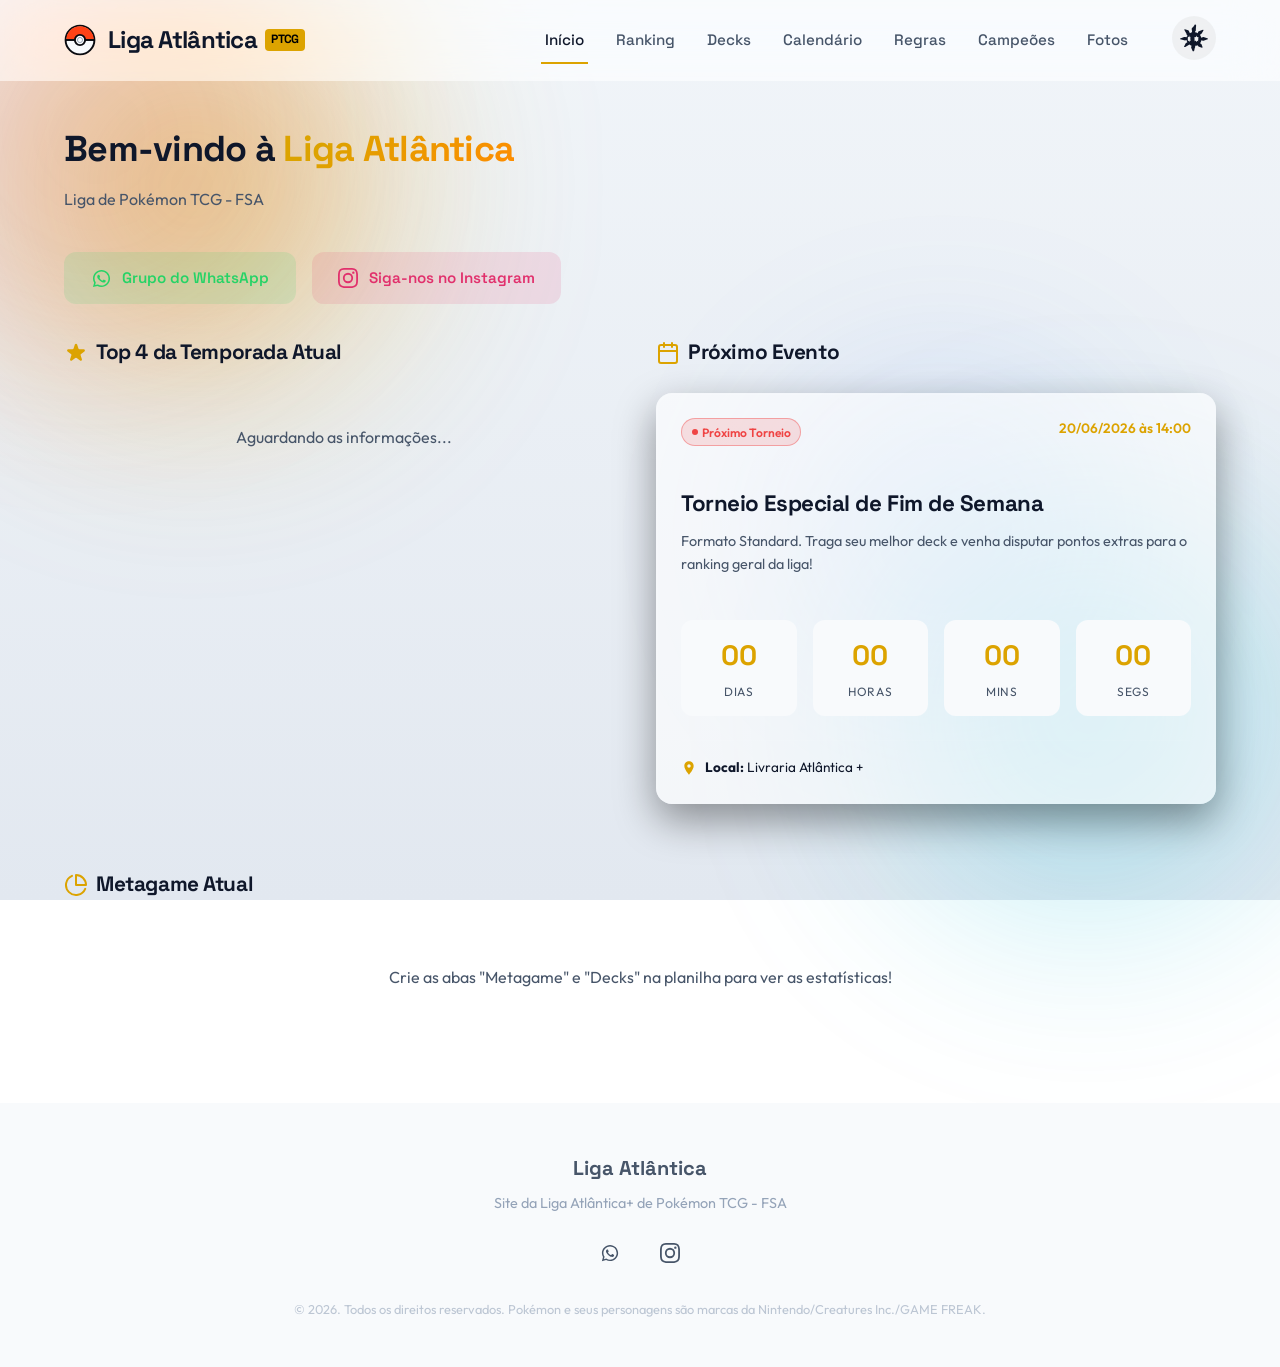
==== commit 1cc93c18: "Add files via upload" ====
--- a/site/index.html
+++ b/site/index.html
@@ -6,16 +6,24 @@
   <title>Liga Atlântica - Pokémon TCG FSA</title>
   <meta name="description" content="Acompanhe a classificação, calendário, regras e galeria da Liga Atlântica de Pokémon TCG. Atualizado em tempo real.">
   
-  <!-- CSS Principal -->
+  
   <link rel="stylesheet" href="style.css?v=4.0">
+  <link rel="icon" type="image/x-icon" href="favicon.ico">
+  
+  <script src="https://cdn.jsdelivr.net/npm/chart.js"></script>
 </head>
-<body>
-
-  <!-- HEADER & NAVEGAÇÃO -->
+<body data-theme="dark">
+  <div class="bg-blobs">
+    <div class="blob blob-1"></div>
+    <div class="blob blob-2"></div>
+    <div class="blob blob-3"></div>
+  </div>
+
+  
   <header class="header">
     <div class="container">
       <a href="#dashboard" class="logo-wrapper" id="logo-btn">
-        <!-- SVG Pokebola Animada -->
+        
         <svg class="pokeball-icon" viewBox="0 0 100 100" xmlns="http://www.w3.org/2000/svg">
           <circle cx="50" cy="50" r="45" fill="#f8fafc" stroke="#090a0f" stroke-width="6"/>
           <path d="M 7,50 A 43,43 0 0 1 93,50 Z" fill="#FF4216"/>
@@ -29,17 +37,29 @@
         </span>
       </a>
       
-      <!-- Menu de Navegação -->
+      
       <nav class="nav-menu" id="nav-menu">
         <a href="#dashboard" class="nav-link active" data-target="dashboard">Início</a>
         <a href="#ranking" class="nav-link" data-target="ranking">Ranking</a>
+        <a id="nav-metagame" href="#metagame" class="nav-link" data-target="metagame">Decks</a>
         <a href="#calendar" class="nav-link" data-target="calendar">Calendário</a>
         <a href="#rules" class="nav-link" data-target="rules">Regras</a>
         <a href="#champions" class="nav-link" data-target="champions">Campeões</a>
         <a href="#gallery" class="nav-link" data-target="gallery">Fotos</a>
+        
+        <button id="theme-toggle" class="theme-toggle-btn" aria-label="Alternar tema claro/escuro">
+          
+          <svg class="theme-icon sun-icon" viewBox="0 0 443.74 424.55">
+            <path fill="currentColor" d="M443.22,224.25c-2.16-4.4-6.54-6.14-10.98-7.49l-60.53-18.36c-4.32-1.31-8.29-1.03-12.43.47l-21.57,7.84c-4.18-16.77-12.12-31.99-22.09-46.24,8.67-6.94,22.67-8.82,28.08-18.35l27.76-48.87c1.56-2.75.32-6.81-.99-8.37-1.78-2.11-4.93-3-8.1-1.98l-63.36,20.43c-11.28,3.64-14.3,19.5-19.18,32.6-13.61-7-26.58-12.71-41.41-14.66-3.15-14.83,13.23-12.75,12.76-31.31-.62-24.44,2.26-48.36,4.22-72.72.52-6.48-1.22-11.01-6.45-14.72-5.99-4.25-15.03-3.38-18.89,4.31-8.38,16.7-20.24,30.59-35.25,42.04-8.1,6.19-10.66,14.61-9.27,24.36l4.81,33.71c.91,6.37-4.41,12.61-6.68,18.39-9.89,2.64-18.26,6.5-26.54,11.92-4.47-13.1-9.19-25.64-15.94-37.49-2.97-5.2-6.52-8.23-12.32-9.88l-50.91-14.49c-3.13-.89-6.84.94-7.98,2.71-1.16,1.79-1.66,5.67-.46,8.04,10.14,20.04,20.85,39.05,33.47,57.79l.87,12.45c2.46,6.36,8.78,9.08,15.04,12.65-6.62,10.74-11.29,21.7-14.68,33.11l-24.49-5.65c-8.35-.37-16.76,2.87-24.79,5.55l-50.91,17c-3.31,1.11-4.44,4.52-3.9,7.52.43,2.38,2.78,4.9,6.03,5.83l58.42,16.69c4.71,1.34,9.54,3.62,14.38,2.41l24.65-6.17c2.42,12.93,6.26,24.6,13.26,36.25l-21.46,11.92c-4.26,2.36-6.57,6.45-8.78,10.76l-21.37,41.65c-1.52,2.96-1.31,6.88.96,9.02,6.15,5.82,19.76-2.91,30.76-7.64,18.99-8.18,36.01-18.51,52.33-31.68,10.65,8.74,21.57,14.4,34.05,18.78-.23,5.24-1.9,9.57-3.78,14.15-3.65,6.95-3.93,14.79-.65,22.16l20.83,46.91c2.3,5.18,7.39,8.27,13.25,6.39,8.92-2.86,12.12-10.56,13.69-18.7l5.3-27.45,8.69-21.77c2.44-6.11-1.46-12.57-2.21-19.11,13.97-1.44,26.49-6.45,39.52-11.35l11.21,15.99c3.22,4.59,7.23,7.67,12.59,9.51l46.02,15.81c3.03,1.04,6.33-.71,7.82-2.19,2.17-2.14,2.74-5.35,1.62-8.39l-13.71-37.4c-1.67-4.55-2.81-9.84-6.86-12.53l-17.96-11.97c10.51-13.83,17.02-28.7,20.53-45.04l23.65,6.44c3.4.93,7.13.99,10.63-.2l65.16-22.17c3.75-1.28,6.18-5.88,4.53-9.23ZM160.66,247.71l7.39,6.03c1.64,1.34,1.51,4.02.51,5.32-3.66,4.82-8.62-3.87-13.15-4.41-2.19-.26-6.99,2.9-6.88,6.38.14,4.04,4.17,9.11,1.11,12.69-1.74,2.03-5.58-.3-6.16-2.61l-2.9-11.58c-1.89-7.53-13.26,4.01-16.65,1.38-1.95-1.51-1.93-4.91.23-6.79,1.81-1.57,3.83-2.63,5.27-5.12-8.37-13.67-9.13-30.06-.6-44.09-6.64-4.19-11.57-8.71-7.91-11.81,1.18-1,3.27-1.57,4.85-.38l6.97,5.24,8.51-4.64c.38-8.72,1.95-17.55,6.51-17.25,2.18.15,3.73,2.68,3.09,5.12l-2.89,11.02c2.71,2.63,5.66,5.28,8.87,7.13,4.81-1.54,7.34-7.21,11.05-4.3,1.7,1.34,2.28,4.33.73,6.35-2,2.59-4.91,3.88-8.21,6.05,6.94,12.68,7.71,27.68.25,40.26ZM293.37,204.73l-6.84,4.87c6.21,13.44,5.71,28.24-2.72,40.65,2.83,5.11,9.08,8.01,6.6,11.68-.98,1.44-4.01,1.75-5.54.31l-7.21-6.75-13.73,6.44c.97,3.83,2.94,7.51,1.91,11.94-.57,2.45-3.28,2.87-5,2.41-5.62-1.5-3.51-11.87-6.44-15.13-2.88-3.22-8.26-3.72-12.33-4.93l-7.79,6.17c-1.76,1.39-4.83.79-6.27-.99-3.21-3.97,4.27-7.21,8.32-12.56-9.11-12.24-9.74-27.77-1.67-40.62l-6.93-5.57c-1.79-1.44-1.49-3.92-.51-5.17,1.22-1.57,3.21-2.01,5.22-.76l8.06,5.01c4.94-3.82,10.17-6.09,15.87-8.43l2.11-12.55c.39-2.33,2.73-4.24,4.62-4.14,4.97.28,4.7,8.12,2.77,16.9,6.42,1.44,10.88,5.23,16.34,8.07,5.11-1.08,8.93-7.29,12.27-3.05,1.5,1.9,1.12,4.62-1.09,6.2Z"/>
+          </svg>
+          
+          <svg class="theme-icon moon-icon" viewBox="0 0 269.62 286.2">
+            <path fill="currentColor" d="M234.56,49.05C196.55,5.52,136.55-11.12,81.7,7.6,47.2,19.38,15.5,44.21.53,77.56c-.97,2.16-.54,5.09.72,6.49,5.14,5.69,19.64-7.42,39.9-6.75,27.79.91,51.71,19.97,60.77,46.59l-76.07,23.08c-2.3,.7-4.02,2.75-4.11,4.45-.08,1.55,1.39,4.34,3.62,4.97l71.76,20.06c-10.87,21.43-31.93,34.46-55.01,34.39-12.07-.03-23.16-3.98-33.32-9.65-2.74-1.53-5.49-.97-7.21,1.08-1.33,1.59-1.64,4.25-.5,6.65,8.31,17.58,20.63,31.91,35.28,44.21,54.88,46.07,135.25,43.6,187.53-4.9,56.42-52.35,61.39-141.07,10.66-199.18ZM196.06,187.19c-25.71,0-46.54-20.84-46.54-46.54s20.84-46.54,46.54-46.54,46.54,20.84,46.54,46.54-20.84,46.54-46.54,46.54Z"/>
+          </svg>
+        </button>
       </nav>
       
-      <!-- Botão Hamburguer Mobile -->
+      
       <button class="menu-toggle" id="menu-toggle" aria-label="Abrir Menu">
         <span></span>
         <span></span>
@@ -48,17 +68,17 @@
     </div>
   </header>
 
-  <!-- CONTEÚDO PRINCIPAL -->
+  
   <main class="main-content container">
     
-    <!-- 1. SEÇÃO INICIAL / DASHBOARD -->
+    
     <section id="dashboard" class="section active">
       <div class="section-header">
         <h1 class="section-title">Bem-vindo à <span class="gradient-text" id="welcome-title">Liga Atlântica</span></h1>
         <p class="section-subtitle" id="welcome-subtitle">Acompanhe as disputas, classificações e novidades de nossa liga local.</p>
       </div>
 
-      <!-- Botões de Acesso Rápido -->
+      
       <div class="welcome-buttons">
         <a href="https://chat.whatsapp.com/EpUEb62hq1bKs6iDtQ3ena" target="_blank" rel="noopener noreferrer" class="btn btn-whatsapp" id="btn-whatsapp-welcome">
           <svg class="icon-whatsapp" viewBox="0 0 32 32" xmlns="http://www.w3.org/2000/svg" aria-hidden="true" focusable="false">
@@ -75,34 +95,52 @@
       </div>
       
       <div class="dashboard-grid">
-        <!-- Pódio (Top 3) -->
+        
         <div class="podium-container">
-          <h2 class="podium-title">🏆 Top 3 da Temporada Atual</h2>
+          <h2 class="podium-title">
+            <svg class="section-icon" fill="currentColor" viewBox="0 0 20 20"><path d="M9.049 2.927c.3-.921 1.603-.921 1.902 0l1.07 3.292a1 1 0 00.95.69h3.462c.969 0 1.371 1.24.588 1.81l-2.8 2.034a1 1 0 00-.364 1.118l1.07 3.292c.3.921-.755 1.688-1.54 1.118l-2.8-2.034a1 1 0 00-1.175 0l-2.8 2.034c-.784.57-1.838-.197-1.539-1.118l1.07-3.292a1 1 0 00-.364-1.118L2.98 8.72c-.783-.57-.38-1.81.588-1.81h3.461a1 1 0 00.951-.69l1.07-3.292z"></path></svg>
+            Top 4 da Temporada Atual
+          </h2>
           <div class="podium-cards" id="podium-cards-container">
-            <!-- Renderizado dinamicamente via JS -->
+            
             <div class="loader"><div class="spinner"></div></div>
           </div>
         </div>
         
-        <!-- Próximo Encontro / Contagem Regressiva -->
+        
         <div class="event-widget-container">
-          <h2 class="podium-title">📅 Próximo Evento</h2>
+          <h2 class="podium-title">
+            <svg class="section-icon" viewBox="0 0 24 24" fill="none" stroke="currentColor" stroke-width="2" stroke-linecap="round" stroke-linejoin="round"><rect x="3" y="4" width="18" height="18" rx="2" ry="2"></rect><line x1="16" y1="2" x2="16" y2="6"></line><line x1="8" y1="2" x2="8" y2="6"></line><line x1="3" y1="10" x2="21" y2="10"></line></svg>
+            Próximo Evento
+          </h2>
           <div class="glass-card event-widget" id="event-widget-content">
-            <!-- Renderizado dinamicamente via JS -->
+            
             <div class="loader"><div class="spinner"></div></div>
           </div>
         </div>
       </div>
-    </section>
-
-    <!-- 2. SEÇÃO DE RANKING -->
+      
+      
+      <div id="metagame-home-container" style="margin-top: 4rem;">
+        <h2 class="podium-title" style="margin-bottom: 2rem;">
+          <svg class="section-icon" viewBox="0 0 24 24" fill="none" stroke="currentColor" stroke-width="2" stroke-linecap="round" stroke-linejoin="round">
+            <path d="M21.21 15.89A10 10 0 1 1 8 2.83"></path>
+            <path d="M22 12A10 10 0 0 0 12 2v10z"></path>
+          </svg>
+          Metagame Atual
+        </h2>
+        <div id="metagame-home-content"></div>
+      </div>
+    </section>
+
+    
     <section id="ranking" class="section">
       <div class="section-header">
         <h1 class="section-title">Tabela de <span class="gradient-text">Classificação</span></h1>
         <p class="section-subtitle">Pontuação oficial de todos os treinadores participantes.</p>
       </div>
       
-      <!-- Controles de busca e filtro -->
+      
       <div class="ranking-controls">
         <div class="search-bar">
           <svg viewBox="0 0 24 24" xmlns="http://www.w3.org/2000/svg">
@@ -113,7 +151,7 @@
         
         <div class="selector-wrapper">
           <select id="ranking-date-selector" class="search-input select-input">
-            <option value="general">Ranking Geral Acumulado</option>
+            <option value="general">Ranking Geral</option>
           </select>
         </div>
         
@@ -125,7 +163,7 @@
         </div>
       </div>
       
-      <!-- Informações da Etapa Selecionada -->
+      
       <div class="stage-info-badge" id="stage-info-badge">
         <span>Você está visualizando a etapa individual de:</span>
         <span class="stage-badge-tag" id="stage-info-date">-</span>
@@ -135,7 +173,7 @@
         <span class="stage-badge-tag" id="stage-info-multiplier">1.0x</span>
       </div>
       
-      <!-- Tabela -->
+      
       <div class="glass-card table-card">
         <div class="table-responsive">
           <table class="ranking-table" id="ranking-table">
@@ -144,12 +182,12 @@
                 <th class="row-rank">Pos</th>
                 <th>Treinador</th>
                 <th style="text-align:center">Cat</th>
-                <th style="text-align:center">Pontos</th>
-                <th style="text-align:center">V-E-D</th>
+                <th style="text-align:center" id="th-pontos">Pontos</th>
+                <th style="text-align:center" id="th-ved">V-E-D</th>
               </tr>
             </thead>
             <tbody id="ranking-tbody">
-              <!-- Renderizado dinamicamente via JS -->
+              
               <tr>
                 <td colspan="5">
                   <div class="loader"><div class="spinner"></div></div>
@@ -157,56 +195,67 @@
               </tr>
             </tbody>
           </table>
-        </div>
-      </div>
-
-      <!-- Consulta de scores antigos -->
+          <div id="ranking-pagination" class="pagination-controls">
+            
+          </div>
+        </div>
+      </div>
+
+      
       <div class="historical-scores-panel glass-card">
-        <div class="historical-scores-header">
+        <div class="historical-scores-header" style="cursor: pointer;" onclick="toggleHistoryCollapse()">
           <div>
             <h2 class="historical-title">Consultar scores antigos</h2>
             <p class="historical-subtitle">Veja classificações finalizadas de temporadas anteriores sem mexer no ranking atual.</p>
           </div>
-          <span class="historical-badge">Histórico</span>
-        </div>
-
-        <div class="historical-controls">
-          <div class="historical-control-field">
-            <label for="historical-season-selector">Temporada</label>
-            <select id="historical-season-selector" class="search-input historical-select">
-              <option value="all">Todas as temporadas</option>
-            </select>
-          </div>
-          <div class="historical-control-field historical-search-field">
-            <label for="historical-player-search">Treinador ou deck</label>
-            <input type="text" id="historical-player-search" class="search-input" placeholder="Buscar no histórico...">
-          </div>
-        </div>
-
-        <div class="table-responsive historical-table-wrap">
-          <table class="ranking-table historical-table">
-            <thead>
-              <tr>
-                <th>Temporada</th>
-                <th class="row-rank">Pos</th>
-                <th>Treinador</th>
-                <th style="text-align:center">Pontos</th>
-                <th style="text-align:center">Pódio / Média</th>
-              </tr>
-            </thead>
-            <tbody id="historical-scores-tbody">
-              <tr>
-                <td colspan="5" style="text-align:center;padding:2rem;color:var(--text-secondary);">
-                  Carregando histórico...
-                </td>
-              </tr>
-            </tbody>
-          </table>
-        </div>
-      </div>
-    </section>
-
-    <!-- 3. SEÇÃO DE CALENDÁRIO -->
+          <div style="display:flex; align-items:center;">
+            <span class="historical-badge" style="display:flex; align-items:center; gap: 0.5rem; padding-right: 0.5rem;">
+              Histórico
+              <button id="historical-collapse-btn" class="collapse-btn" style="padding:0; margin:0; display:flex; align-items:center; color:inherit; font-size: 0.9rem;">▼</button>
+            </span>
+          </div>
+        </div>
+
+        <div id="historical-collapse-content" class="collapse-content">
+          <div class="historical-controls">
+            <div class="historical-control-field">
+              <label for="historical-season-selector">Temporada</label>
+              <select id="historical-season-selector" class="search-input historical-select">
+                <option value="all">Todas as temporadas</option>
+              </select>
+            </div>
+            <div class="historical-control-field historical-search-field">
+              <label for="historical-player-search">Treinador ou deck</label>
+              <input type="text" id="historical-player-search" class="search-input" placeholder="Buscar no histórico...">
+            </div>
+          </div>
+
+          <div class="table-responsive historical-table-wrap">
+            <table class="ranking-table historical-table">
+              <thead>
+                <tr>
+                  <th class="row-rank">Pos</th>
+                  <th>Treinador</th>
+                  <th style="text-align: center;">Pts</th>
+                </tr>
+              </thead>
+              <tbody id="historical-scores-tbody">
+                <tr>
+                  <td colspan="3" style="text-align:center;padding:2rem;color:var(--text-secondary);">
+                    Carregando histórico...
+                  </td>
+                </tr>
+              </tbody>
+            </table>
+            <div id="historical-pagination" class="pagination-controls">
+              
+            </div>
+          </div>
+        </div>
+      </div>
+    </section>
+
+    
     <section id="calendar" class="section">
       <div class="section-header">
         <h1 class="section-title">Calendário de <span class="gradient-text">Torneios</span></h1>
@@ -214,12 +263,12 @@
       </div>
       
       <div class="timeline glass-card" id="calendar-timeline">
-        <!-- Renderizado dinamicamente via JS -->
+        
         <div class="loader"><div class="spinner"></div></div>
       </div>
     </section>
 
-    <!-- 4. SEÇÃO DE REGRAS -->
+    
     <section id="rules" class="section">
       <div class="section-header">
         <h1 class="section-title">Regulamento e <span class="gradient-text">Regras</span></h1>
@@ -227,12 +276,12 @@
       </div>
       
       <div class="rules-list" id="rules-container">
-        <!-- Renderizado dinamicamente via JS -->
+        
         <div class="loader"><div class="spinner"></div></div>
       </div>
     </section>
 
-    <!-- 5. SEÇÃO DE CAMPEÕES -->
+    
     <section id="champions" class="section">
       <div class="section-header">
         <h1 class="section-title">Galeria de <span class="gradient-text">Campeões</span></h1>
@@ -240,12 +289,12 @@
       </div>
       
       <div class="champions-grid" id="champions-container">
-        <!-- Renderizado dinamicamente via JS -->
+        
         <div class="loader"><div class="spinner"></div></div>
       </div>
     </section>
 
-    <!-- 6. SEÇÃO DE FOTOS -->
+    
     <section id="gallery" class="section">
       <div class="section-header">
         <h1 class="section-title">Galeria de <span class="gradient-text">Fotos</span></h1>
@@ -253,14 +302,41 @@
       </div>
       
       <div class="gallery-grid" id="gallery-container">
-        <!-- Renderizado dinamicamente via JS -->
+        
         <div class="loader"><div class="spinner"></div></div>
       </div>
     </section>
 
+    
+    <section id="metagame" class="section">
+      <div class="container">
+        <div class="section-header">
+          <div style="display:flex; justify-content:space-between; align-items:flex-end; flex-wrap:wrap; gap:1rem;">
+            <div>
+              <h2 class="section-title">Metagame</h2>
+              <p class="section-subtitle" style="color:var(--text-secondary);">Estatísticas dos decks mais utilizados</p>
+            </div>
+            
+            <div class="historical-controls">
+              <div class="historical-control-field">
+                <label for="metagame-season-selector">Etapa</label>
+                <select id="metagame-season-selector" class="search-input historical-select">
+                  <option value="">Carregando...</option>
+                </select>
+              </div>
+            </div>
+          </div>
+        </div>
+        
+        <div id="metagame-page-content" style="margin-top:2rem;">
+          
+        </div>
+      </div>
+    </section>
+
   </main>
 
-  <!-- MODAL: DETALHES DO JOGADOR -->
+  
   <div class="modal-overlay" id="player-modal">
     <div class="modal-container">
       <button class="modal-close-btn" id="modal-close-btn" aria-label="Fechar">✕</button>
@@ -268,7 +344,7 @@
         <div class="modal-avatar" id="modal-avatar">T</div>
         <h2 class="modal-player-name" id="modal-player-name">Nome do Treinador</h2>
         <div class="podium-deck-info" style="justify-content: center;" id="modal-player-deck">
-          <!-- Deck e energia -->
+          
         </div>
       </div>
       <div class="modal-body">
@@ -304,18 +380,20 @@
         
         <div class="modal-section-title">Evolução na Temporada</div>
         <div class="modal-timeline" id="modal-player-timeline">
-          <!-- Preenchido dinamicamente via JS -->
+          
         </div>
       </div>
     </div>
   </div>
 
-  <!-- MODAL: DECK DO CAMPEÃO -->
+  
   <div class="modal-overlay" id="champion-deck-modal">
     <div class="modal-container champion-deck-modal-container">
       <button class="modal-close-btn" id="champion-deck-close-btn" aria-label="Fechar">✕</button>
       <div class="modal-header champion-deck-modal-header">
-        <div class="champion-deck-modal-icon">🃏</div>
+        <div class="champion-deck-modal-icon">
+          <svg viewBox="0 0 24 24" fill="none" stroke="currentColor" stroke-width="2" stroke-linecap="round" stroke-linejoin="round" style="width: 28px; height: 28px;"><rect x="2" y="5" width="14" height="15" rx="2" ry="2"></rect><path d="M6 5V4a2 2 0 0 1 2-2h12a2 2 0 0 1 2 2v10a2 2 0 0 1-2 2h-1"></path></svg>
+        </div>
         <h2 class="modal-player-name" id="champion-deck-title">Deck campeão</h2>
         <p class="champion-deck-modal-subtitle" id="champion-deck-subtitle">Campeão da temporada</p>
       </div>
@@ -329,7 +407,7 @@
     </div>
   </div>
 
-  <!-- LIGHTBOX: VISUALIZADOR DE FOTOS -->
+  
   <div class="lightbox" id="lightbox">
     <div class="lightbox-content">
       <button class="lightbox-close" id="lightbox-close-btn">✕ Fechar</button>
@@ -338,7 +416,7 @@
     </div>
   </div>
 
-  <!-- FOOTER -->
+  
   <footer class="footer">
     <div class="container">
       <div class="footer-logo" id="footer-title">Liga Atlântica</div>
@@ -361,9 +439,10 @@
     </div>
   </footer>
 
-  <!-- ARQUIVOS DE SCRIPT -->
+  
   <script src="config.js?v=3.0"></script>
-  <script src="app.js?v=4.0"></script>
+  <script src="app.js?v=5.0"></script>
 
 </body>
 </html>
+
--- a/site/style.css
+++ b/site/style.css
@@ -1,54 +1,80 @@
-/* Importando Google Fonts: Outfit (moderna e amigável) e Space Grotesk (futurista/gamer) */
+
 @import url('https://fonts.googleapis.com/css2?family=Outfit:wght@300;400;500;600;700;800&family=Space+Grotesk:wght@400;500;600;700&display=swap');
 
-/* --- VARIÁVEIS DO SISTEMA DE DESIGN --- */
+
 :root {
-  /* Cores Globais */
-  --bg-dark: #090a0f;
-  --bg-dark-card: rgba(22, 26, 42, 0.6);
-  --bg-dark-card-hover: rgba(32, 38, 61, 0.8);
-  --border-color: rgba(255, 255, 255, 0.08);
-  --border-color-hover: rgba(255, 255, 255, 0.16);
-  
+  
+  --bg-dark: #0f172a;
+  --bg-dark-card: rgba(255, 255, 255, 0.03);
+  --bg-dark-card-hover: rgba(255, 255, 255, 0.06);
   --text-primary: #f8fafc;
   --text-secondary: #94a3b8;
   --text-muted: #64748b;
-  
-  --accent-yellow: #ffcb05; /* Amarelo Pokémon */
-  --accent-blue: #3b4cca;   /* Azul Pokémon */
-  --accent-cyan: #06b6d4;   /* Efeito Holográfico */
-  --accent-magenta: #ec4899; /* Efeito Holográfico */
-  --accent-purple: #8b5cf6;  /* Pódio / Destaque roxo */
-  --accent-orange: #f59e0b;  /* Aguardando Informações / Warning */
-   
-  /* Fontes */
+  --border-color: transparent;
+  --border-color-hover: transparent;
+  --bg-overlay: rgba(5, 6, 10, 0.8);
+  --accent-yellow: #ffcb05;
+  --accent-yellow-dark: #dca300;
+  --accent-blue: #3b82f6;
+  --accent-cyan: #06b6d4;
+  --accent-magenta: #ec4899;
+  --accent-purple: #8b5cf6;
+  --accent-orange: #f59e0b;
   --font-title: 'Space Grotesk', sans-serif;
   --font-body: 'Outfit', sans-serif;
-   
-  /* Border-radius padrão do site */
-  --radius: 10px;
+  --radius: 12px;
   --radius-lg: 16px;
-  --radius-sm: 6px;
+  --radius-xl: 28px;
+  --radius-sm: 8px;
   --radius-pill: 999px;
-  /* Sombras & Efeitos */
   --shadow-lg: 0 10px 30px -15px rgba(0, 0, 0, 0.7);
-  --shadow-glow-yellow: 0 0 15px rgba(255, 203, 5, 0.4);
-  --shadow-glow-cyan: 0 0 15px rgba(6, 182, 212, 0.4);
-  
-  /* Cores Temáticas de Energias Pokémon TCG */
+  --shadow-glow-yellow: 0 0 15px rgba(255, 203, 5, 0.2);
+  --shadow-glow-cyan: 0 0 15px rgba(6, 182, 212, 0.2);
+  
+  --bg-gradient-1: #050814;
+  --bg-gradient-2: #1b0c36;
+  --bg-gradient-3: #0a1931;
+  --bg-gradient-4: #250f22;
+  --bg-gradient-5: #111928;
+  
+  
   --energy-grass: #78C850;
   --energy-fire: #FF4216;
   --energy-water: #1593F5;
   --energy-lightning: #EBC816;
   --energy-psychic: #D94293;
   --energy-fighting: #C55E13;
-  --energy-darkness: #4F4747;
+  --energy-darkness: #0c4a6e;
   --energy-metal: #7E8E9E;
   --energy-dragon: #8D56FF;
-  --energy-colorless: #A8A878;
-}
-
-/* --- RESET & CONFIGS BÁSICAS --- */
+  --energy-colorless: #e2e8f0;
+}
+
+[data-theme="light"] {
+  --bg-dark: #f8fafc;
+  --bg-dark-card: rgba(255, 255, 255, 0.6);
+  --bg-dark-card-hover: rgba(255, 255, 255, 0.85);
+  --text-primary: #0f172a;
+  --text-secondary: #475569;
+  --text-muted: #94a3b8;
+  --border-color: transparent;
+  --border-color-hover: transparent;
+  --bg-overlay: rgba(255, 255, 255, 0.6);
+  
+  --shadow-lg: 0 10px 30px -15px rgba(31, 38, 135, 0.15);
+  --shadow-glow-yellow: 0 0 15px rgba(255, 203, 5, 0.4);
+  --shadow-glow-cyan: 0 0 15px rgba(6, 182, 212, 0.3);
+  
+  --bg-gradient-1: #f1f5f9;
+  --bg-gradient-2: #e2e8f0;
+  --bg-gradient-3: #f8fafc;
+  --bg-gradient-4: #eef2f6;
+  --bg-gradient-5: #f1f5f9;
+  
+  --accent-yellow: #dca300;
+}
+
+
 * {
   margin: 0;
   padding: 0;
@@ -59,6 +85,17 @@
   scroll-behavior: smooth;
   font-size: 16px;
   background-color: var(--bg-dark);
+  background: linear-gradient(
+    var(--bg-gradient-1),
+    var(--bg-gradient-2),
+    var(--bg-gradient-3),
+    var(--bg-gradient-4),
+    var(--bg-gradient-5)
+  );
+  background-size: 400% 400%;
+  animation: moveGradient 18s ease infinite;
+  background-attachment: fixed;
+  min-height: 100vh;
 }
 
 body {
@@ -66,13 +103,55 @@
   color: var(--text-primary);
   line-height: 1.6;
   overflow-x: hidden;
-  background: radial-gradient(circle at top right, #151a30, var(--bg-dark) 60%),
-              radial-gradient(circle at bottom left, #0e1222, var(--bg-dark) 70%);
-  background-attachment: fixed;
+  background: transparent;
   min-height: 100vh;
-}
-
-/* Sleek Scrollbar */
+  position: relative;
+}
+
+
+body::before, body::after {
+  content: "";
+  position: fixed;
+  width: 50vw;
+  height: 50vw;
+  border-radius: 50%;
+  filter: blur(100px);
+  z-index: -1;
+  opacity: 0.6;
+  pointer-events: none;
+}
+
+body::before {
+  top: -15%;
+  left: -10%;
+  background: radial-gradient(circle, var(--accent-yellow) 0%, transparent 60%);
+  animation: floatOrb1 25s ease-in-out infinite alternate;
+}
+
+body::after {
+  bottom: -15%;
+  right: -10%;
+  background: radial-gradient(circle, rgba(6, 182, 212, 0.7) 0%, transparent 60%);
+  animation: floatOrb2 20s ease-in-out infinite alternate-reverse;
+}
+
+@keyframes floatOrb1 {
+  0% { transform: translate(0, 0) scale(1); }
+  100% { transform: translate(10%, 15%) scale(1.1); }
+}
+
+@keyframes floatOrb2 {
+  0% { transform: translate(0, 0) scale(1); }
+  100% { transform: translate(-10%, -15%) scale(1.2); }
+}
+
+@keyframes moveGradient {
+  0% { background-position: 0% 50%; }
+  50% { background-position: 100% 50%; }
+  100% { background-position: 0% 50%; }
+}
+
+
 ::-webkit-scrollbar {
   width: 8px;
   height: 8px;
@@ -88,7 +167,7 @@
   background: var(--accent-yellow);
 }
 
-/* --- ELEMENTOS GLOBAIS --- */
+
 a {
   text-decoration: none;
   color: inherit;
@@ -101,7 +180,7 @@
   background: none;
 }
 
-/* Container */
+
 .container {
   width: 100%;
   max-width: 1200px;
@@ -109,32 +188,37 @@
   padding: 0 1.5rem;
 }
 
-/* Títulos */
+
 h1, h2, h3, h4, h5, h6 {
   font-family: var(--font-title);
   font-weight: 700;
   letter-spacing: -0.02em;
 }
 
-/* Glassmorphism Card */
+
 .glass-card {
   background: var(--bg-dark-card);
-  backdrop-filter: blur(12px);
-  -webkit-backdrop-filter: blur(12px);
-  border: 1px solid var(--border-color);
+  backdrop-filter: blur(32px) saturate(200%);
+  -webkit-backdrop-filter: blur(32px) saturate(200%);
+  border-top: 1px solid rgba(255, 255, 255, 0.15);
+  border-left: 1px solid rgba(255, 255, 255, 0.1);
+  border-bottom: 1px solid rgba(255, 255, 255, 0.02);
+  border-right: 1px solid rgba(255, 255, 255, 0.02);
   border-radius: var(--radius-lg);
   padding: 1.5rem;
-  transition: all 0.3s cubic-bezier(0.25, 0.8, 0.25, 1);
+  box-shadow: 0 16px 40px rgba(0, 0, 0, 0.4), inset 1px 1px 0 rgba(255, 255, 255, 0.1), inset -1px -1px 0 rgba(255, 255, 255, 0.02);
+  transition: all 0.4s cubic-bezier(0.175, 0.885, 0.32, 1.275);
 }
 
 .glass-card:hover {
-  border-color: var(--border-color-hover);
+  border-top-color: rgba(255, 255, 255, 0.3);
+  border-left-color: rgba(255, 255, 255, 0.2);
   background: var(--bg-dark-card-hover);
   transform: translateY(-4px);
-  box-shadow: var(--shadow-lg);
-}
-
-/* Gradiente Text */
+  box-shadow: 0 20px 50px rgba(0, 0, 0, 0.5), inset 1px 1px 0 rgba(255, 255, 255, 0.2);
+}
+
+
 .gradient-text {
   background: linear-gradient(135deg, var(--accent-yellow) 20%, #ff8c00 100%);
   -webkit-background-clip: text;
@@ -157,13 +241,14 @@
   100% { background-position: 0% 50%; }
 }
 
-/* --- HEADER & NAVEGAÇÃO --- */
+
 .header {
   position: sticky;
   top: 0;
   z-index: 100;
-  background: rgba(9, 10, 15, 0.8);
-  backdrop-filter: blur(12px);
+  background: var(--bg-dark-card);
+  backdrop-filter: blur(24px) saturate(180%);
+  -webkit-backdrop-filter: blur(24px) saturate(180%);
   border-bottom: 1px solid var(--border-color);
   transition: all 0.3s ease;
 }
@@ -223,8 +308,11 @@
   font-size: 0.95rem;
   color: var(--text-secondary);
   position: relative;
-  padding: 0.5rem 0.2rem;
+  padding: 0.5rem 0.25rem;
   transition: color 0.3s ease;
+  min-height: 48px;
+  display: inline-flex;
+  align-items: center;
 }
 
 .nav-link:hover {
@@ -256,8 +344,8 @@
   justify-content: center;
   align-items: center;
   gap: 5px;
-  width: 44px;
-  height: 44px;
+  width: 48px;
+  height: 48px;
   padding: 10px;
   background: none;
   border: none;
@@ -274,7 +362,7 @@
   transition: transform 0.3s ease, opacity 0.3s ease;
 }
 
-/* Estado ativo do menu toggle (X animado via CSS) */
+
 .menu-toggle.active span:nth-child(1) {
   transform: translateY(7px) rotate(45deg);
 }
@@ -287,14 +375,14 @@
   transform: translateY(-7px) rotate(-45deg);
 }
 
-/* --- MAIN CONTAINER & SECTIONS --- */
+
 .main-content {
   padding-top: 2.5rem;
   padding-bottom: 5rem;
 }
 
 .section {
-  display: none; /* Controlado via JS */
+  display: none; 
   animation: fadeIn 0.5s cubic-bezier(0.25, 0.8, 0.25, 1) forwards;
 }
 
@@ -322,18 +410,9 @@
   font-size: 1rem;
 }
 
-.section-header::after {
-  content: '';
-  position: absolute;
-  bottom: -10px;
-  left: 0;
-  width: 60px;
-  height: 4px;
-  background: linear-gradient(90deg, var(--accent-yellow), transparent);
-  border-radius: 2px;
-}
-
-/* --- DASHBOARD SECTION --- */
+
+
+
 .dashboard-grid {
   display: grid;
   grid-template-columns: 1fr 1fr;
@@ -341,7 +420,7 @@
   align-items: stretch;
 }
 
-/* Pódio */
+
 .podium-container {
   display: flex;
   flex-direction: column;
@@ -360,59 +439,137 @@
   margin-bottom: 1.5rem;
   font-size: 1.3rem;
   color: var(--text-primary);
-}
-
-/* Holographic podium card */
+  display: flex;
+  align-items: center;
+  gap: 0.5rem;
+}
+
+.section-icon {
+  width: 24px;
+  height: 24px;
+  color: var(--accent-yellow);
+}
+
+
+.theme-toggle-btn {
+  position: relative;
+  display: flex;
+  align-items: center;
+  justify-content: center;
+  width: 44px;
+  height: 44px;
+  border-radius: 50%;
+  color: var(--text-primary);
+  background: rgba(255, 255, 255, 0.05);
+  backdrop-filter: blur(8px);
+  border: 1px solid var(--border-color);
+  transition: all 0.3s ease;
+  margin-left: 1rem;
+}
+
+.theme-toggle-btn:hover {
+  background: rgba(255, 255, 255, 0.1);
+  transform: scale(1.05);
+}
+
+.theme-icon {
+  position: absolute;
+  width: 28px;
+  height: 28px;
+  transition: all 0.3s ease;
+}
+
+[data-theme="light"] .theme-toggle-btn {
+  background: rgba(0, 0, 0, 0.05);
+}
+[data-theme="light"] .theme-toggle-btn:hover {
+  background: rgba(0, 0, 0, 0.1);
+}
+
+.sun-icon {
+  opacity: 0;
+  transform: rotate(-90deg) scale(0.5);
+  pointer-events: none;
+}
+.moon-icon {
+  opacity: 1;
+  transform: rotate(0) scale(1);
+  pointer-events: auto;
+}
+
+[data-theme="light"] .sun-icon {
+  opacity: 1;
+  transform: rotate(0) scale(1);
+  pointer-events: auto;
+}
+[data-theme="light"] .moon-icon {
+  opacity: 0;
+  transform: rotate(90deg) scale(0.5);
+  pointer-events: none;
+}
+
+
 .podium-card {
   position: relative;
   display: flex;
   align-items: center;
-  padding: 1.25rem;
+  padding: 1rem;
   border-radius: var(--radius-lg);
   overflow: hidden;
-  background: rgba(30, 41, 59, 0.3);
-  border: 1px solid rgba(255, 255, 255, 0.05);
+  background: var(--bg-dark-card);
+  backdrop-filter: blur(24px) saturate(180%);
+  -webkit-backdrop-filter: blur(24px) saturate(180%);
+  border: 1px solid var(--border-color);
+  box-shadow: inset 1px 1px 0 rgba(255, 255, 255, 0.08), var(--shadow-lg);
   transition: all 0.3s cubic-bezier(0.25, 0.8, 0.25, 1);
   cursor: pointer;
 }
 
 .podium-card:hover {
   transform: translateY(-4px);
-  background: rgba(32, 40, 68, 0.5);
+  background: var(--bg-dark-card-hover);
+  box-shadow: var(--shadow-hover), var(--glass-border-hover);
 }
 
 .podium-card:active {
   transform: translateY(-2px) scale(0.98);
 }
 
+.podium-card.rank-1 {
+  background: linear-gradient(135deg, rgba(255, 203, 5, 0.08) 0%, var(--bg-dark-card) 60%);
+  border-color: transparent;
+  box-shadow: inset 1px 1px 0 rgba(255, 255, 255, 0.08), var(--shadow-lg);
+}
 .podium-card.rank-1:hover {
-  border-color: rgba(255, 215, 0, 0.7);
-  box-shadow: 0 0 20px rgba(255, 215, 0, 0.2), var(--shadow-lg);
-}
-
+  border-color: transparent;
+  box-shadow: inset 1px 1px 0 rgba(255, 255, 255, 0.15), 0 12px 40px rgba(255, 203, 5, 0.15);
+}
+
+.podium-card.rank-2 {
+  background: linear-gradient(135deg, rgba(148, 163, 184, 0.08) 0%, var(--bg-dark-card) 60%);
+  border-color: transparent;
+}
 .podium-card.rank-2:hover {
-  border-color: rgba(192, 192, 192, 0.6);
-  box-shadow: 0 0 20px rgba(192, 192, 192, 0.15), var(--shadow-lg);
-}
-
+  border-color: transparent;
+  box-shadow: inset 1px 1px 0 rgba(255, 255, 255, 0.15), 0 12px 40px rgba(148, 163, 184, 0.15);
+}
+
+.podium-card.rank-3 {
+  background: linear-gradient(135deg, rgba(217, 119, 6, 0.08) 0%, var(--bg-dark-card) 60%);
+  border-color: transparent;
+}
 .podium-card.rank-3:hover {
-  border-color: rgba(205, 127, 50, 0.6);
-  box-shadow: 0 0 20px rgba(205, 127, 50, 0.15), var(--shadow-lg);
-}
-
-/* Holo Borders */
-.podium-card.rank-1 {
-  background: linear-gradient(135deg, rgba(255, 215, 0, 0.05) 0%, rgba(22, 26, 42, 0.6) 50%);
-  border-color: rgba(255, 215, 0, 0.4);
-  box-shadow: 0 0 15px rgba(255, 215, 0, 0.08);
-}
-.podium-card.rank-2 {
-  background: linear-gradient(135deg, rgba(192, 192, 192, 0.05) 0%, rgba(22, 26, 42, 0.6) 50%);
-  border-color: rgba(192, 192, 192, 0.3);
-}
-.podium-card.rank-3 {
-  background: linear-gradient(135deg, rgba(205, 127, 50, 0.05) 0%, rgba(22, 26, 42, 0.6) 50%);
-  border-color: rgba(205, 127, 50, 0.3);
+  border-color: transparent;
+  box-shadow: inset 1px 1px 0 rgba(255, 255, 255, 0.15), 0 12px 40px rgba(217, 119, 6, 0.15);
+}
+
+.podium-card.rank-4 {
+  background: linear-gradient(135deg, rgba(59, 130, 246, 0.08) 0%, var(--bg-dark-card) 60%);
+  border-color: transparent;
+}
+.podium-card.rank-4:hover {
+  border-color: transparent;
+  box-shadow: inset 1px 1px 0 rgba(255, 255, 255, 0.15), 0 12px 40px rgba(59, 130, 246, 0.15);
 }
 
 .podium-badge {
@@ -442,6 +599,11 @@
   color: #fff;
 }
 
+.rank-4 .podium-badge {
+  background: radial-gradient(circle, #bfdbfe 0%, #3b82f6 100%);
+  color: #fff;
+}
+
 .podium-info {
   flex-grow: 1;
 }
@@ -476,7 +638,7 @@
   color: var(--text-secondary);
 }
 
-/* Event Banner & Countdown */
+
 .event-widget-container {
   display: flex;
   flex-direction: column;
@@ -488,7 +650,7 @@
   flex-direction: column;
   justify-content: space-between;
   border: 1px solid var(--border-color);
-  background: linear-gradient(180deg, var(--bg-dark-card) 0%, rgba(13, 17, 30, 0.8) 100%);
+  background: var(--bg-dark-card);
 }
 
 .event-header {
@@ -533,8 +695,8 @@
 
 .countdown-box {
   flex: 1;
-  background: rgba(0, 0, 0, 0.3);
-  border: 1px solid rgba(255, 255, 255, 0.05);
+  background: var(--bg-dark);
+  border: 1px solid var(--border-color);
   border-radius: var(--radius);
   padding: 0.75rem;
   text-align: center;
@@ -562,7 +724,7 @@
 .event-title {
   font-size: 1.4rem;
   margin-bottom: 0.5rem;
-  color: #fff;
+  color: var(--text-primary);
 }
 
 .event-description {
@@ -596,7 +758,7 @@
   fill: var(--accent-yellow);
 }
 
-/* --- RANKING SECTION --- */
+
 .ranking-controls {
   display: flex;
   justify-content: space-between;
@@ -615,11 +777,12 @@
   width: 100%;
   background: var(--bg-dark-card);
   border: 1px solid var(--border-color);
-  border-radius: var(--radius);
-  padding: 0.75rem 1rem 0.75rem 2.5rem;
+  border-radius: var(--radius-pill);
+  padding: 0.75rem 1rem 0.75rem 2.75rem;
   color: var(--text-primary);
   font-family: var(--font-body);
   transition: all 0.3s ease;
+  min-height: 48px;
 }
 
 .search-input:focus {
@@ -628,7 +791,7 @@
   box-shadow: 0 0 10px rgba(255, 203, 5, 0.15);
 }
 
-/* --- STAGE DATE SELECTOR & INFO BADGE --- */
+
 .selector-wrapper {
   position: relative;
   flex-grow: 1;
@@ -637,18 +800,21 @@
 
 .select-input {
   cursor: pointer;
-  padding-left: 1rem !important;
+  padding-left: 1.25rem !important;
   appearance: none;
   background-image: url("data:image/svg+xml;charset=UTF-8,%3csvg xmlns='http://www.w3.org/2000/svg' viewBox='0 0 24 24' fill='none' stroke='%2394a3b8' stroke-width='2' stroke-linecap='round' stroke-linejoin='round'%3e%3cpolyline points='6 9 12 15 18 9'%3e%3c/polyline%3e%3c/svg%3e");
   background-repeat: no-repeat;
-  background-position: right 1rem center;
+  background-position: right 1.25rem center;
   background-size: 1.1em;
-  padding-right: 2.5rem;
+  padding-right: 2.75rem;
+  border-radius: var(--radius-pill);
+  min-height: 48px;
+  color-scheme: dark;
 }
 
 .select-input option {
-  background: #0f1119;
-  color: var(--text-primary);
+  background-color: #0f172a !important;
+  color: #f8fafc !important;
 }
 
 .stage-info-badge {
@@ -683,15 +849,15 @@
 
 .search-bar svg {
   position: absolute;
-  left: 0.85rem;
+  left: 1rem;
   top: 50%;
   transform: translateY(-50%);
-  width: 16px;
-  height: 16px;
+  width: 18px;
+  height: 18px;
   fill: var(--text-secondary);
 }
 
-/* Table Card */
+
 .table-card {
   overflow: hidden;
   padding: 0;
@@ -710,7 +876,7 @@
 }
 
 .ranking-table th {
-  background: rgba(15, 18, 32, 0.8);
+  background: var(--bg-dark-card);
   font-family: var(--font-title);
   font-weight: 600;
   text-transform: uppercase;
@@ -723,19 +889,33 @@
 
 .ranking-table td {
   padding: 1.25rem 1rem;
-  border-bottom: 1px solid rgba(255, 255, 255, 0.03);
+  border-bottom: 1px solid var(--border-color);
   white-space: nowrap;
   vertical-align: middle;
 }
 
 .ranking-table tbody tr {
-  transition: background-color 0.2s ease, box-shadow 0.2s ease;
+  border-bottom: 1px solid var(--border-color);
+  transition: background-color 0.3s ease;
+}
+
+
+.ranking-table tbody tr:nth-child(even) {
+  background-color: rgba(0, 0, 0, 0.15);
 }
 
 .ranking-table tbody tr:hover {
-  background-color: rgba(255, 255, 255, 0.04);
+  background-color: rgba(255, 255, 255, 0.1);
   box-shadow: inset 4px 0 0 0 var(--accent-yellow);
   cursor: pointer;
+}
+
+[data-theme="light"] .ranking-table tbody tr:nth-child(even) {
+  background-color: rgba(0, 0, 0, 0.03);
+}
+
+[data-theme="light"] .ranking-table tbody tr:hover {
+  background-color: rgba(0, 0, 0, 0.08);
 }
 
 .row-rank {
@@ -747,16 +927,31 @@
   width: 70px;
 }
 
-/* Highlights for top 3 in table */
-tbody tr:nth-child(1) .row-rank {
+
+tbody tr.top-1 .row-rank,
+.rank-badge.rank-1 {
   color: #ffcb05;
   text-shadow: 0 0 10px rgba(255, 203, 5, 0.3);
 }
-tbody tr:nth-child(2) .row-rank {
+tbody tr.top-2 .row-rank,
+.rank-badge.rank-2 {
   color: #cbd5e1;
 }
-tbody tr:nth-child(3) .row-rank {
+tbody tr.top-3 .row-rank,
+.rank-badge.rank-3 {
   color: #c2410c;
+}
+tbody tr.top-4 .row-rank,
+tbody tr.top-5 .row-rank,
+tbody tr.top-6 .row-rank,
+tbody tr.top-7 .row-rank,
+tbody tr.top-8 .row-rank,
+.rank-badge.rank-4,
+.rank-badge.rank-5,
+.rank-badge.rank-6,
+.rank-badge.rank-7,
+.rank-badge.rank-8 {
+  color: #3b82f6;
 }
 
 .player-cell {
@@ -791,7 +986,7 @@
   color: var(--text-primary);
 }
 
-/* Energy types inline indicators */
+
 .energy-dot {
   display: inline-block;
   width: 10px;
@@ -880,7 +1075,7 @@
   color: rgba(236, 72, 153, 0.85);
 }
 
-/* --- CALENDAR SECTION --- */
+
 .timeline {
   position: relative;
   padding-left: 1.75rem;
@@ -957,6 +1152,126 @@
   min-width: 0;
 }
 
+
+.carousel-3d-container {
+  width: 100%;
+  position: relative;
+  height: 400px;
+  perspective: 1000px;
+}
+.carousel-home {
+  height: 350px;
+}
+.carousel-home .carousel-3d-stage {
+  transform: translate(-50%, -50%) scale(0.95);
+}
+.carousel-page {
+  height: 480px;
+}
+.carousel-page .carousel-3d-stage {
+  transform: translate(-50%, -50%) scale(1.15);
+}
+
+@media (max-width: 768px) {
+  .carousel-page {
+    height: 360px;
+  }
+  .carousel-page .carousel-3d-stage {
+    transform: translate(-50%, -50%) scale(0.85);
+  }
+  .carousel-home {
+    height: 280px;
+  }
+  .carousel-home .carousel-3d-stage {
+    transform: translate(-50%, -50%) scale(0.65);
+  }
+  .glass-card {
+    padding: 1.2rem !important;
+  }
+}
+
+.carousel-3d-stage {
+  width: 190px;
+  height: 266px;
+  position: absolute;
+  top: 50%;
+  left: 50%;
+  transform: translate(-50%, -50%);
+  transform-style: preserve-3d;
+}
+.carousel-3d-item {
+  position: absolute;
+  top: 0;
+  left: 0;
+  width: 100%;
+  height: 100%;
+  border-radius: 8px;
+  overflow: hidden;
+  box-shadow: 0 8px 20px rgba(0,0,0,0.5);
+  transition: transform 0.6s cubic-bezier(0.2, 0.8, 0.2, 1), opacity 0.6s ease, z-index 0s 0.3s;
+  cursor: pointer;
+  border: 1px solid rgba(255,255,255,0.15);
+  text-decoration: none;
+  display: block;
+}
+.carousel-3d-item.active {
+  z-index: 10 !important;
+  transition: transform 0.6s cubic-bezier(0.2, 0.8, 0.2, 1), opacity 0.6s ease, z-index 0s;
+  box-shadow: 0 12px 28px rgba(255, 255, 255, 0.2);
+  border-color: rgba(255, 255, 255, 0.4);
+}
+.carousel-3d-item img {
+  width: 100%;
+  height: 100%;
+  object-fit: cover;
+  pointer-events: none;
+}
+.deck-card-label {
+  position: absolute;
+  top: -35px;
+  left: 50%;
+  transform: translateX(-50%);
+  width: 85%;
+  background: rgba(0, 0, 0, 0.4);
+  color: #fff;
+  text-align: center;
+  font-size: 0.75rem;
+  padding: 0.3rem 0.6rem;
+  font-weight: 700;
+  backdrop-filter: blur(8px) saturate(150%);
+  -webkit-backdrop-filter: blur(8px) saturate(150%);
+  border: 1px solid rgba(255, 255, 255, 0.2);
+  border-radius: 20px;
+  box-shadow: 0 4px 10px rgba(0, 0, 0, 0.5);
+  white-space: nowrap;
+  overflow: hidden;
+  text-overflow: ellipsis;
+  box-sizing: border-box;
+}
+.carousel-nav-btn {
+  position: absolute;
+  top: 50%;
+  transform: translateY(-50%);
+  background: transparent;
+  border: none;
+  color: rgba(255, 255, 255, 0.7);
+  width: 40px;
+  height: 40px;
+  display: flex;
+  align-items: center;
+  justify-content: center;
+  cursor: pointer;
+  z-index: 20;
+  transition: all 0.2s;
+  font-size: 2.5rem;
+}
+.carousel-nav-btn:hover {
+  background: transparent;
+  color: white;
+  transform: translateY(-50%) scale(1.15);
+}
+.carousel-prev { left: 15px; }
+.carousel-next { right: 15px; }
 .timeline-body {
   flex: 1 1 auto;
   min-width: 0;
@@ -978,12 +1293,12 @@
 }
 
 .timeline-status {
-  padding: 0.12rem 0.45rem;
+  padding: 0.15rem 0.5rem;
   border-radius: var(--radius-pill);
-  font-size: 0.6rem;
+  font-size: 0.7rem;
   font-weight: 700;
   text-transform: uppercase;
-  letter-spacing: 0.05em;
+  letter-spacing: 0.08em;
   white-space: nowrap;
 }
 
@@ -1007,7 +1322,7 @@
 
 .timeline-title {
   font-size: 1.25rem;
-  color: #fff;
+  color: var(--text-primary);
 }
 
 .timeline-description {
@@ -1025,7 +1340,7 @@
   padding-top: 0.5rem;
 }
 
-/* --- RULES SECTION --- */
+
 .rules-list {
   display: flex;
   flex-direction: column;
@@ -1033,8 +1348,10 @@
 }
 
 .rule-item {
-  border: 1px solid var(--border-color);
   background: var(--bg-dark-card);
+  backdrop-filter: blur(24px) saturate(180%);
+  -webkit-backdrop-filter: blur(24px) saturate(180%);
+  box-shadow: inset 1px 1px 0 rgba(255, 255, 255, 0.08), var(--shadow-sm);
   border-radius: var(--radius);
   overflow: hidden;
   transition: all 0.3s ease;
@@ -1064,7 +1381,7 @@
 
 .rule-title {
   font-size: 1.1rem;
-  color: #fff;
+  color: var(--text-primary);
   flex-grow: 1;
   font-weight: 600;
 }
@@ -1106,30 +1423,34 @@
   margin: 0;
 }
 
-/* --- CHAMPIONS SECTION --- */
+
 .champions-grid {
   display: grid;
   grid-template-columns: repeat(auto-fill, minmax(min(280px, 100%), 1fr));
   gap: 2rem;
 }
 
-.champion-card {
+.event-details-card {
   position: relative;
   text-align: center;
   padding: 2.5rem 1.5rem 1.5rem 1.5rem;
-  border: 1px solid rgba(255, 215, 0, 0.2);
   background: radial-gradient(circle at center, rgba(255, 215, 0, 0.03) 0%, var(--bg-dark-card) 100%);
+  backdrop-filter: blur(24px) saturate(180%);
+  -webkit-backdrop-filter: blur(24px) saturate(180%);
+  box-shadow: inset 1px 1px 0 rgba(255, 255, 255, 0.08), var(--shadow-md);
   overflow: hidden;
 }
 
-.champion-card::before {
-  content: '🏆';
-  position: absolute;
-  font-size: 5rem;
-  top: -15px;
-  left: 50%;
-  transform: translateX(-50%);
-  opacity: 0.08;
+.champion-card {
+  flex: 1 1 300px;
+  max-width: 350px;
+  width: 100%;
+  display: flex;
+  flex-direction: column;
+  align-items: center;
+  position: relative;
+  
+  box-shadow: 0 8px 30px rgba(0, 0, 0, 0.4), inset 1px 1px 0 rgba(255, 255, 255, 0.1) !important;
 }
 
 .champion-trophy {
@@ -1157,7 +1478,7 @@
 
 .champion-name {
   font-size: 1.5rem;
-  color: #fff;
+  color: var(--text-primary);
   font-weight: 700;
   margin-bottom: 0.5rem;
 }
@@ -1177,7 +1498,7 @@
   gap: 0.5rem;
 }
 
-/* --- GALLERY SECTION --- */
+
 .gallery-grid {
   display: grid;
   grid-template-columns: repeat(auto-fill, minmax(min(280px, 100%), 1fr));
@@ -1195,7 +1516,7 @@
 .gallery-image-wrapper {
   position: relative;
   width: 100%;
-  padding-bottom: 66.67%; /* 3:2 Ratio */
+  padding-bottom: 66.67%; 
   overflow: hidden;
   border-radius: 15px 15px 0 0;
   background: #111422;
@@ -1221,7 +1542,7 @@
 }
 
 .gallery-caption-title {
-  color: #fff;
+  color: var(--text-primary);
   font-size: 1rem;
   font-weight: 600;
   margin-bottom: 0.25rem;
@@ -1232,14 +1553,14 @@
   color: var(--text-muted);
 }
 
-/* --- LIGHTBOX POPUP --- */
+
 .lightbox {
   position: fixed;
   top: 0;
   left: 0;
   width: 100vw;
   height: 100vh;
-  background: rgba(0, 0, 0, 0.95);
+  background: var(--bg-overlay);
   backdrop-filter: blur(10px);
   z-index: 1000;
   display: none;
@@ -1276,8 +1597,8 @@
   color: #fff;
   font-size: 1.25rem;
   font-weight: 700;
-  background: rgba(0, 0, 0, 0.5);
-  border: 1px solid rgba(255, 255, 255, 0.15);
+  background: var(--bg-dark-card);
+  border: 1px solid var(--border-color);
   border-radius: 50%;
   width: 44px;
   height: 44px;
@@ -1301,14 +1622,14 @@
   font-size: 1.1rem;
 }
 
-/* --- PLAYER STATS MODAL --- */
+
 .modal-overlay {
   position: fixed;
   top: 0;
   left: 0;
   width: 100vw;
   height: 100vh;
-  background: rgba(5, 6, 10, 0.8);
+  background: var(--bg-overlay);
   backdrop-filter: blur(8px);
   z-index: 900;
   display: none;
@@ -1326,11 +1647,13 @@
 .modal-container {
   width: 90%;
   max-width: 500px;
-  background: #111422;
-  border: 1px solid rgba(255, 255, 255, 0.1);
-  border-radius: 20px;
+  background: var(--bg-dark-card);
+  backdrop-filter: blur(32px) saturate(180%);
+  -webkit-backdrop-filter: blur(32px) saturate(180%);
+  border: 1px solid var(--border-color);
+  border-radius: var(--radius-xl);
   overflow: hidden;
-  box-shadow: 0 25px 50px -12px rgba(0, 0, 0, 0.8);
+  box-shadow: 0 25px 50px -12px rgba(0, 0, 0, 0.8), 0 0 40px rgba(255, 203, 5, 0.05), inset 0 1px 0 0 rgba(255, 255, 255, 0.15);
   transform: translateY(20px);
   transition: transform 0.3s ease;
   position: relative;
@@ -1342,10 +1665,10 @@
 
 .modal-close-btn {
   position: absolute;
-  top: 1.25rem;
-  right: 1.25rem;
-  width: 32px;
-  height: 32px;
+  top: 1rem;
+  right: 1rem;
+  width: 44px;
+  height: 44px;
   border-radius: 50%;
   background: rgba(255, 255, 255, 0.05);
   display: flex;
@@ -1355,6 +1678,7 @@
   color: var(--text-secondary);
   transition: all 0.2s ease;
   z-index: 2;
+  cursor: pointer;
 }
 
 .modal-close-btn:hover {
@@ -1370,6 +1694,7 @@
 }
 
 .modal-avatar {
+  display: none;
   width: 70px;
   height: 70px;
   border-radius: 50%;
@@ -1386,7 +1711,7 @@
 
 .modal-player-name {
   font-size: 1.75rem;
-  color: #fff;
+  color: var(--text-primary);
 }
 
 .modal-body {
@@ -1403,7 +1728,7 @@
 
 .modal-stat-box {
   background: rgba(0, 0, 0, 0.2);
-  border: 1px solid rgba(255, 255, 255, 0.04);
+  box-shadow: inset 1px 1px 0 rgba(255, 255, 255, 0.04);
   border-radius: var(--radius);
   padding: 0.75rem;
 }
@@ -1412,7 +1737,7 @@
   font-family: var(--font-title);
   font-size: 1.5rem;
   font-weight: 700;
-  color: #fff;
+  color: var(--text-primary);
 }
 
 .modal-stat-label {
@@ -1441,11 +1766,11 @@
 }
 
 .modal-detail-value {
-  color: #fff;
+  color: var(--text-primary);
   font-weight: 500;
 }
 
-/* --- PLAYER EVOLUTION TIMELINE --- */
+
 .modal-section-title {
   font-family: var(--font-title);
   font-size: 0.8rem;
@@ -1486,18 +1811,20 @@
   background: rgba(255, 255, 255, 0.02);
   border: 1px solid rgba(255, 255, 255, 0.04);
   border-radius: var(--radius);
-  padding: 0.4rem 0.6rem;
-  min-width: 75px;
+  padding: 8px 16px;
+  min-width: 80px;
   text-align: center;
   flex: 0 0 auto;
 }
 
 .timeline-step .step-num {
-  font-size: 0.6rem;
+  font-size: 0.7rem;
   color: var(--text-muted);
   text-transform: uppercase;
   font-weight: 700;
-  margin-bottom: 0.1rem;
+  margin-bottom: 0.25rem;
+  letter-spacing: 0.08em;
+  line-height: 1.2;
 }
 
 .timeline-step .step-pos {
@@ -1512,15 +1839,17 @@
 }
 
 .timeline-step .step-date {
-  font-size: 0.65rem;
+  font-size: 0.75rem;
   color: var(--text-secondary);
-  margin-top: 0.1rem;
-}
-
-/* --- FOOTER --- */
+  margin-top: 0.25rem;
+  letter-spacing: 0.02em;
+  line-height: 1.2;
+}
+
+
 .footer {
   border-top: 1px solid var(--border-color);
-  background: #06070a;
+  background: var(--bg-dark);
   padding: 3rem 0;
   text-align: center;
   color: var(--text-muted);
@@ -1535,7 +1864,7 @@
   margin-bottom: 0.5rem;
 }
 
-/* --- RESPONSIVIDADE (MOBILE & TABLET) --- */
+
 @media (max-width: 900px) {
   .dashboard-grid {
     grid-template-columns: 1fr;
@@ -1555,7 +1884,7 @@
     left: -100%;
     width: 100%;
     height: calc(100vh - 70px);
-    background: rgba(9, 10, 15, 0.96);
+    background: var(--bg-overlay);
     backdrop-filter: blur(16px);
     -webkit-backdrop-filter: blur(16px);
     flex-direction: column;
@@ -1603,7 +1932,7 @@
     height: 12px;
   }
 
-  /* Timeline responsivo: evita o esmagamento horizontal de imagens e botões */
+  
   .timeline-card {
     flex-direction: column;
     align-items: stretch;
@@ -1646,7 +1975,7 @@
     border-radius: var(--radius);
   }
   
-  /* Ajustes no pódio em celulares */
+  
   .podium-card {
     padding: 0.85rem;
     border-radius: var(--radius);
@@ -1695,7 +2024,7 @@
     font-size: 0.7rem;
   }
   
-  /* Ajustes no cronômetro do evento */
+  
   .countdown-container {
     gap: 0.5rem;
     margin: 1rem 0;
@@ -1718,7 +2047,7 @@
     font-size: 1.15rem;
   }
   
-  /* Ajustes na tabela do ranking no mobile */
+  
   .ranking-table th, .ranking-table td {
     padding: 0.75rem 0.5rem;
     font-size: 0.85rem;
@@ -1733,7 +2062,7 @@
     gap: 0.5rem;
   }
   
-  /* Ajustes no modal de detalhes em celulares */
+  
   .modal-container {
     width: 95%;
   }
@@ -1780,7 +2109,67 @@
   }
 }
 
-/* Fallback/Loader animation for sheets status */
+
+.bg-blobs {
+  position: fixed;
+  top: 0;
+  left: 0;
+  width: 100vw;
+  height: 100vh;
+  z-index: -1;
+  overflow: hidden;
+  background: transparent;
+}
+
+.blob {
+  position: absolute;
+  border-radius: 50%;
+  filter: blur(90px);
+  opacity: 0.6;
+  animation: moveBlob 25s infinite alternate cubic-bezier(0.4, 0, 0.2, 1);
+}
+
+[data-theme="light"] .blob {
+  opacity: 0.35;
+}
+
+
+.blob-1 {
+  width: 450px;
+  height: 450px;
+  background: rgba(239, 68, 68, 0.45); 
+  top: -10%;
+  left: -10%;
+  animation-delay: 0s;
+}
+
+
+.blob-2 {
+  width: 550px;
+  height: 550px;
+  background: rgba(255, 255, 255, 0.25);
+  bottom: -20%;
+  right: -10%;
+  animation-delay: -7s;
+}
+
+
+.blob-3 {
+  width: 350px;
+  height: 350px;
+  background: rgba(59, 130, 246, 0.35);
+  top: 40%;
+  left: 60%;
+  animation-delay: -14s;
+}
+
+@keyframes moveBlob {
+  0% { transform: translate(0, 0) scale(1); }
+  50% { transform: translate(15vw, 25vh) scale(1.15); }
+  100% { transform: translate(-25vw, 15vh) scale(0.85); }
+}
+
+
 .loader {
   display: flex;
   justify-content: center;
@@ -1814,7 +2203,7 @@
   gap: 4px;
 }
 
-/* --- BOTÕES DE REDES SOCIAIS E ACESSO RÁPIDO --- */
+
 .welcome-buttons {
   display: flex;
   gap: 1rem;
@@ -1843,8 +2232,8 @@
 }
 
 .btn-whatsapp {
-  background: rgba(37, 211, 102, 0.08);
-  border-color: rgba(37, 211, 102, 0.2);
+  background: rgba(37, 211, 102, 0.12);
+  border-color: transparent;
   color: #25d366;
 }
 
@@ -1856,8 +2245,8 @@
 }
 
 .btn-instagram {
-  background: rgba(225, 48, 108, 0.08);
-  border-color: rgba(225, 48, 108, 0.2);
+  background: rgba(225, 48, 108, 0.12);
+  border-color: transparent;
   color: #e1306c;
 }
 
@@ -1875,7 +2264,7 @@
   fill: currentColor;
 }
 
-/* Efeito Hover nos ícones do Footer */
+
 .social-icon-link.whatsapp:hover {
   background: rgba(37, 211, 102, 0.1) !important;
   border-color: rgba(37, 211, 102, 0.4) !important;
@@ -1905,7 +2294,7 @@
   }
 }
 
-/* --- MÉTRICAS DE COLOCAÇÃO NO RANKING --- */
+
 .placement-metrics {
   display: inline-flex;
   flex-wrap: wrap;
@@ -1943,7 +2332,7 @@
   }
 }
 
-/* --- V-E-D BADGES AND CONTAINER --- */
+
 .ved-container {
   display: inline-flex;
   gap: 0.25rem;
@@ -1988,7 +2377,7 @@
   }
 }
 
-/* --- V-E-D HORIZONTAL RATIO BARS --- */
+
 .ved-display {
   display: inline-flex;
   flex-direction: column;
@@ -2034,7 +2423,7 @@
 .ved-seg.d-seg {
   background-color: #ef4444;
 }
-/* --- POKEBALL MEDALS FOR PAST CHAMPIONS/RUNNERS-UP --- */
+
 .player-medals-wrap {
   display: inline-flex;
   gap: 0.25rem;
@@ -2056,14 +2445,14 @@
 }
 
 .medal-svg.gold {
-  fill: #ffcb05; /* Dourado / Amarelo Pokémon */
+  fill: #ffcb05; 
 }
 
 .medal-svg.silver {
-  fill: #cfd8dc; /* Prata Pokémon */
-}
-
-/* --- AJUSTE DOS CONTROLES DO RANKING --- */
+  fill: #cfd8dc; 
+}
+
+
 .ranking-status-group {
   display: flex;
   align-items: center;
@@ -2084,7 +2473,7 @@
   }
 }
 
-/* --- CORREÇÃO DO ÍCONE DO WHATSAPP --- */
+
 .icon-whatsapp {
   width: 20px;
   height: 20px;
@@ -2106,7 +2495,7 @@
   height: 20px;
 }
 
-/* --- CONSULTA DE SCORES ANTIGOS --- */
+
 .historical-scores-panel {
   margin-top: 2rem;
   padding: 1.5rem;
@@ -2157,6 +2546,222 @@
   gap: 0.4rem;
 }
 
+.chart-type-toggle {
+  display: flex;
+  background: rgba(15, 23, 42, 0.4);
+  border: 1px solid rgba(255, 255, 255, 0.1);
+  border-radius: 20px;
+  padding: 4px;
+  gap: 4px;
+  width: fit-content;
+}
+.chart-toggle-btn {
+  background: transparent;
+  border: none;
+  border-radius: 16px;
+  padding: 6px 14px;
+  color: rgba(255, 255, 255, 0.5);
+  cursor: pointer;
+  transition: all 0.3s ease;
+  display: flex;
+  align-items: center;
+  justify-content: center;
+}
+.chart-toggle-btn:hover {
+  color: rgba(255, 255, 255, 0.8);
+}
+.chart-toggle-btn.active {
+  background: var(--primary-color);
+  color: #fff;
+  box-shadow: 0 2px 8px rgba(59, 130, 246, 0.5);
+}
+
+.accordion-list {
+  display: flex;
+  flex-direction: column;
+  gap: 8px;
+  width: 100%;
+  max-height: 500px;
+  overflow-y: auto;
+  padding-right: 8px;
+}
+.accordion-item {
+  position: relative;
+  width: 100%;
+  height: 48px;
+  border-radius: 12px;
+  overflow: hidden;
+  cursor: pointer;
+  background: rgba(15, 23, 42, 0.4);
+  border: 1px solid rgba(255, 255, 255, 0.05);
+  transition: height 0.4s cubic-bezier(0.4, 0, 0.2, 1);
+  transform: translateZ(0);
+  isolation: isolate;
+  backface-visibility: hidden;
+}
+.accordion-item:hover {
+  background: rgba(15, 23, 42, 0.6);
+}
+.accordion-bg-image {
+  position: absolute;
+  inset: 0;
+  background-size: cover;
+  background-size: contain;
+  background-position: right center;
+  background-repeat: no-repeat;
+  opacity: 0.25;
+  filter: grayscale(100%);
+  transition: opacity 0.5s cubic-bezier(0.25, 0.8, 0.25, 1), filter 0.5s cubic-bezier(0.25, 0.8, 0.25, 1);
+  z-index: 1;
+  mask-image: linear-gradient(to right, transparent, black 40%);
+  -webkit-mask-image: linear-gradient(to right, transparent, black 40%);
+}
+.accordion-item:hover .accordion-bg-image,
+.accordion-item.expanded .accordion-bg-image {
+  opacity: 0.80;
+  filter: grayscale(0%);
+}
+.accordion-progress {
+  position: absolute;
+  top: 0;
+  left: 0;
+  height: 100%;
+  width: var(--progress);
+  opacity: 0.5;
+  z-index: 2;
+  border-radius: 12px;
+  transition: width 0.4s ease, opacity 0.4s ease;
+}
+.accordion-item:hover .accordion-progress,
+.accordion-item.expanded .accordion-progress {
+  opacity: 0.2;
+}
+.accordion-content {
+  position: relative;
+  z-index: 3;
+  display: flex;
+  flex-direction: row;
+  align-items: center;
+  justify-content: space-between;
+  padding: 0 16px;
+  height: 100%;
+}
+.accordion-rank {
+  color: rgba(255,255,255,0.5);
+  font-size: 0.85rem;
+  width: 24px;
+}
+.accordion-name {
+  flex: 1;
+  color: #fff;
+  font-size: 1rem;
+  text-shadow: 0 2px 8px rgba(0, 0, 0, 0.9), 0 1px 3px rgba(0, 0, 0, 0.9);
+  margin-left: 12px;
+  text-align: left;
+}
+.accordion-percent {
+  color: #fff;
+  font-weight: 800;
+  font-size: 1.1rem;
+  text-shadow: 0 2px 8px rgba(0, 0, 0, 0.9), 0 2px 4px rgba(0, 0, 0, 0.9);
+}
+.accordion-item.expanded {
+  height: 320px;
+}
+
+.accordion-item.no-expand {
+  cursor: default;
+}
+
+.accordion-item.no-expand.expanded {
+  height: 60px;
+}
+
+@media (min-width: 769px) {
+  .accordion-list {
+    flex-direction: row;
+    height: 380px;
+    max-height: 380px;
+    gap: 6px;
+    overflow: hidden;
+    padding-right: 0;
+  }
+  
+  .accordion-item {
+    flex: 1;
+    height: 100%;
+    width: auto;
+    transition: flex 0.5s cubic-bezier(0.25, 0.8, 0.25, 1), background 0.3s;
+  }
+  
+  .accordion-item:hover,
+  .accordion-item.expanded {
+    flex: 10;
+    height: 100%;
+  }
+  
+  .accordion-bg-image {
+    background-size: cover;
+    background-position: center 25%;
+    mask-image: linear-gradient(to top, transparent, black 40%);
+    -webkit-mask-image: linear-gradient(to top, transparent, black 40%);
+  }
+
+  .accordion-progress {
+    top: auto;
+    bottom: 0;
+    left: 0;
+    width: 100%;
+    height: var(--progress);
+    transition: height 0.4s ease, opacity 0.4s ease;
+  }
+  
+  .accordion-content {
+    padding: 20px 8px;
+    flex-direction: column;
+    justify-content: space-between;
+    align-items: center;
+    width: 100%;
+    box-sizing: border-box;
+  }
+  
+  .accordion-rank {
+    color: rgba(255,255,255,0.6);
+    font-size: 1rem;
+    font-weight: 700;
+    width: auto;
+  }
+  
+  .accordion-name {
+    writing-mode: vertical-rl;
+    text-orientation: mixed;
+    transform: rotate(180deg);
+    white-space: nowrap;
+    margin: auto 0;
+    font-size: 0.9rem;
+    font-weight: 700;
+    text-align: center;
+    flex: none;
+    transition: font-size 0.3s ease;
+  }
+  
+  .accordion-percent {
+    font-size: 1.05rem;
+    font-weight: 900;
+  }
+  
+  
+  .accordion-item:hover .accordion-name,
+  .accordion-item.expanded .accordion-name {
+    font-size: 1.35rem;
+  }
+  
+  .accordion-item:hover .accordion-percent,
+  .accordion-item.expanded .accordion-percent {
+    font-size: 1.5rem;
+  }
+}
+
 .historical-control-field label {
   color: var(--text-secondary);
   font-size: 0.8rem;
@@ -2166,10 +2771,17 @@
 .historical-select,
 .historical-search-field .search-input {
   padding-left: 1rem;
+  background-color: var(--bg-dark-card);
+  color: var(--text-primary);
+}
+
+.historical-select option {
+  background-color: var(--bg-dark);
+  color: var(--text-primary);
 }
 
 .historical-table-wrap {
-  border: 1px solid rgba(255, 255, 255, 0.04);
+  box-shadow: inset 1px 1px 0 rgba(255, 255, 255, 0.04);
   border-radius: var(--radius);
   overflow: auto;
 }
@@ -2180,7 +2792,7 @@
 }
 
 .historical-season-name {
-  color: #fff;
+  color: var(--text-primary);
   font-weight: 700;
   white-space: nowrap;
 }
@@ -2233,7 +2845,7 @@
 }
 
 
-/* Link do local para Google Maps */
+
 .location-map-link {
   color: var(--text-primary);
   font-weight: 600;
@@ -2254,7 +2866,7 @@
   opacity: 0.8;
 }
 
-/* --- CAMPEÕES: FOTO E MODAL DO DECK --- */
+
 .champion-photo-wrap {
   position: relative;
   width: 104px;
@@ -2367,7 +2979,7 @@
   width: 100%;
   min-height: 220px;
   border-radius: var(--radius-lg);
-  border: 1px solid var(--border-color);
+  box-shadow: inset 1px 1px 0 rgba(255, 255, 255, 0.08);
   background: rgba(0, 0, 0, 0.22);
   overflow: hidden;
   display: flex;
@@ -2424,7 +3036,7 @@
   }
 }
 
-/* --- BOTÕES DE INSCRIÇÃO/CONFIRMAÇÃO DE EVENTOS --- */
+
 
 .btn-evento {
   display: inline-flex;
@@ -2463,7 +3075,7 @@
   transform: scale(0.97);
 }
 
-/* WhatsApp (verde claro/vibrante) */
+
 .btn-evento-whatsapp {
   background: rgba(37, 211, 102, 0.1);
   color: #25d366;
@@ -2475,7 +3087,7 @@
   box-shadow: 0 0 12px rgba(37, 211, 102, 0.4);
 }
 
-/* Playlatam (verde-escuro teal #00695c) */
+
 .btn-evento-playlatam {
   background: rgba(0, 105, 92, 0.12);
   color: #00a993;
@@ -2487,7 +3099,7 @@
   box-shadow: 0 0 12px rgba(0, 105, 92, 0.45);
 }
 
-/* Genérico (amarelo Pokémon do tema) */
+
 .btn-evento-generic {
   background: rgba(255, 203, 5, 0.1);
   color: var(--accent-yellow);
@@ -2506,3 +3118,62 @@
     font-size: 0.78rem;
   }
 }
+
+
+.pagination-controls {
+  display: flex;
+  justify-content: center;
+  align-items: center;
+  gap: 1rem;
+  margin-top: 1.5rem;
+  padding: 1rem 0;
+}
+
+.pagination-btn {
+  background: rgba(255, 255, 255, 0.05);
+  border: 1px solid rgba(255, 255, 255, 0.1);
+  color: var(--text-primary);
+  padding: 0.5rem 1rem;
+  border-radius: 8px;
+  cursor: pointer;
+  transition: all 0.2s ease;
+  font-size: 0.9rem;
+  display: flex;
+  align-items: center;
+  gap: 0.5rem;
+}
+
+.pagination-btn:hover:not(:disabled) {
+  background: rgba(255, 255, 255, 0.15);
+  border-color: rgba(255, 255, 255, 0.3);
+}
+
+.pagination-btn:disabled {
+  opacity: 0.4;
+  cursor: not-allowed;
+}
+
+.pagination-info {
+  color: var(--text-secondary);
+  font-size: 0.9rem;
+}
+
+.collapse-content {
+  display: none;
+}
+.collapse-content.expanded {
+  display: block;
+}
+.collapse-btn {
+  background: none;
+  border: none;
+  color: var(--text-secondary);
+  cursor: pointer;
+  padding: 0.5rem;
+  transition: transform 0.3s ease;
+  font-size: 1.2rem;
+}
+.collapse-btn.expanded {
+  transform: rotate(180deg);
+}
+
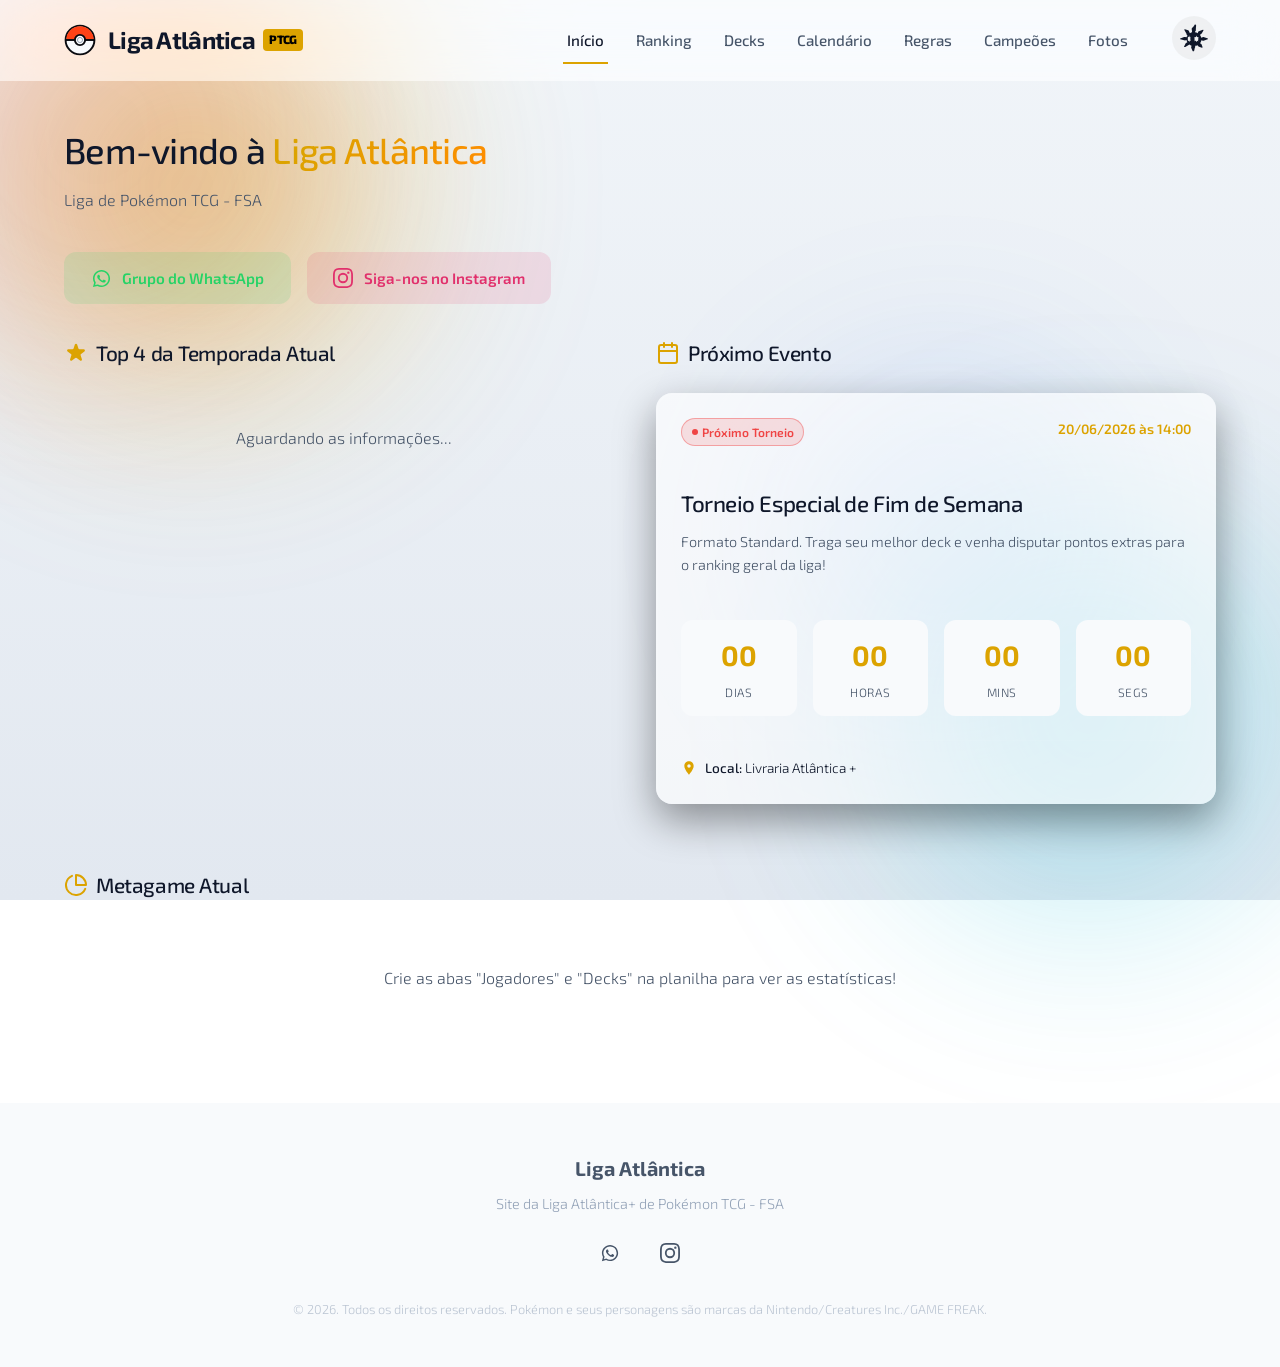
==== commit 663740b5: "Add files via upload" ====
--- a/site/index.html
+++ b/site/index.html
@@ -422,12 +422,12 @@
       <div class="footer-logo" id="footer-title">Liga Atlântica</div>
       <p style="margin-bottom: 1rem;">Site da Liga Atlântica+ de Pokémon TCG - FSA</p>
       <div class="footer-socials" style="margin-bottom: 1.5rem; display: flex; justify-content: center; gap: 1rem;">
-        <a href="https://chat.whatsapp.com/EpUEb62hq1bKs6iDtQ3ena" target="_blank" rel="noopener noreferrer" class="social-icon-link whatsapp" aria-label="Grupo do WhatsApp" style="display: flex; align-items: center; justify-content: center; width: 44px; height: 44px; border-radius: 50%; background: rgba(255, 255, 255, 0.03); border: 1px solid var(--border-color); color: var(--text-secondary); transition: all 0.3s ease;">
+        <a href="https://chat.whatsapp.com/EpUEb62hq1bKs6iDtQ3ena" target="_blank" rel="noopener noreferrer" class="social-icon-link whatsapp" aria-label="Grupo do WhatsApp" id="btn-whatsapp-footer" style="display: flex; align-items: center; justify-content: center; width: 44px; height: 44px; border-radius: 50%; background: rgba(255, 255, 255, 0.03); border: 1px solid var(--border-color); color: var(--text-secondary); transition: all 0.3s ease;">
           <svg class="icon-whatsapp" viewBox="0 0 32 32" xmlns="http://www.w3.org/2000/svg" aria-hidden="true" focusable="false">
             <path d="M16.03 3C8.86 3 3.04 8.82 3.04 15.99c0 2.29.6 4.52 1.74 6.49L3 29l6.68-1.75a12.92 12.92 0 0 0 6.35 1.64h.01c7.16 0 12.98-5.82 12.98-12.99C29.02 8.82 23.2 3 16.03 3Zm0 23.69h-.01c-1.9 0-3.76-.51-5.38-1.47l-.39-.23-3.96 1.04 1.06-3.86-.25-.4a10.71 10.71 0 0 1-1.65-5.78c0-5.84 4.75-10.59 10.59-10.59 2.83 0 5.49 1.1 7.49 3.1a10.53 10.53 0 0 1 3.1 7.49c0 5.84-4.75 10.7-10.6 10.7Zm5.81-7.93c-.32-.16-1.89-.93-2.18-1.04-.29-.11-.5-.16-.72.16-.21.32-.83 1.04-1.02 1.25-.19.21-.37.24-.69.08-.32-.16-1.35-.5-2.57-1.59-.95-.85-1.59-1.89-1.78-2.21-.19-.32-.02-.49.14-.65.14-.14.32-.37.48-.56.16-.19.21-.32.32-.53.11-.21.05-.4-.03-.56-.08-.16-.72-1.73-.98-2.37-.26-.62-.52-.53-.72-.54h-.61c-.21 0-.56.08-.85.4-.29.32-1.12 1.09-1.12 2.66s1.15 3.09 1.31 3.3c.16.21 2.26 3.45 5.47 4.84.77.33 1.36.53 1.83.68.77.24 1.47.21 2.02.13.62-.09 1.89-.77 2.16-1.52.27-.75.27-1.39.19-1.52-.08-.13-.29-.21-.61-.37Z"/>
           </svg>
         </a>
-        <a href="https://www.instagram.com/atlanticamais/" target="_blank" rel="noopener noreferrer" class="social-icon-link instagram" aria-label="Siga-nos no Instagram" style="display: flex; align-items: center; justify-content: center; width: 44px; height: 44px; border-radius: 50%; background: rgba(255, 255, 255, 0.03); border: 1px solid var(--border-color); color: var(--text-secondary); transition: all 0.3s ease;">
+        <a href="https://www.instagram.com/atlanticamais/" target="_blank" rel="noopener noreferrer" class="social-icon-link instagram" aria-label="Siga-nos no Instagram" id="btn-instagram-footer" style="display: flex; align-items: center; justify-content: center; width: 44px; height: 44px; border-radius: 50%; background: rgba(255, 255, 255, 0.03); border: 1px solid var(--border-color); color: var(--text-secondary); transition: all 0.3s ease;">
           <svg viewBox="0 0 24 24" xmlns="http://www.w3.org/2000/svg" style="width: 20px; height: 20px; fill: currentColor;">
             <path d="M12 2.163c3.204 0 3.584.012 4.85.07 3.252.148 4.771 1.691 4.919 4.919.058 1.265.069 1.645.069 4.849 0 3.205-.012 3.584-.069 4.849-.149 3.225-1.664 4.771-4.919 4.919-1.266.058-1.644.07-4.85.07-3.204 0-3.584-.012-4.849-.07-3.26-.149-4.771-1.699-4.919-4.92-.058-1.265-.07-1.644-.07-4.849 0-3.204.013-3.583.07-4.849.149-3.227 1.664-4.771 4.919-4.919 1.266-.057 1.645-.069 4.849-.069zM12 0C8.741 0 8.333.014 7.053.072 2.695.272.273 2.69.073 7.051.014 8.333 0 8.741 0 12c0 3.259.014 3.668.072 4.948.2 4.358 2.618 6.78 6.98 6.98 1.281.058 1.689.072 4.948.072 3.259 0 3.668-.014 4.948-.072 4.354-.2 6.782-2.618 6.979-6.98.059-1.28.073-1.689.073-4.948 0-3.259-.014-3.667-.072-4.947-.196-4.354-2.617-6.78-6.979-6.98C15.668.014 15.259 0 12 0zm0 5.838a6.162 6.162 0 1 0 0 12.324 6.162 6.162 0 0 0 0-12.324zM12 16a4 4 0 1 1 0-8 4 4 0 0 1 0 8zm6.406-11.845a1.44 1.44 0 1 0 0 2.881 1.44 1.44 0 0 0 0-2.881z"/>
           </svg>
--- a/site/style.css
+++ b/site/style.css
@@ -1,5 +1,5 @@
 
-@import url('https://fonts.googleapis.com/css2?family=Outfit:wght@300;400;500;600;700;800&family=Space+Grotesk:wght@400;500;600;700&display=swap');
+@import url('https://fonts.googleapis.com/css2?family=Exo+2:wght@300;400;500;600&display=swap');
 
 
 :root {
@@ -20,8 +20,8 @@
   --accent-magenta: #ec4899;
   --accent-purple: #8b5cf6;
   --accent-orange: #f59e0b;
-  --font-title: 'Space Grotesk', sans-serif;
-  --font-body: 'Outfit', sans-serif;
+  --font-title: 'Exo 2', sans-serif;
+  --font-body: 'Exo 2', sans-serif;
   --radius: 12px;
   --radius-lg: 16px;
   --radius-xl: 28px;
@@ -100,6 +100,7 @@
 
 body {
   font-family: var(--font-body);
+  font-weight: 300;
   color: var(--text-primary);
   line-height: 1.6;
   overflow-x: hidden;
@@ -191,8 +192,12 @@
 
 h1, h2, h3, h4, h5, h6 {
   font-family: var(--font-title);
-  font-weight: 700;
+  font-weight: 500;
   letter-spacing: -0.02em;
+}
+
+strong, b {
+  font-weight: 500;
 }
 
 
@@ -1062,17 +1067,21 @@
 
 .category-badge.category-me {
   background: rgba(236, 72, 153, 0.08);
-  color: rgba(236, 72, 153, 0.85);
-}
-
+  color: var(--accent-magenta);
+  border: 1px solid rgba(236, 72, 153, 0.2);
+}
+
+.category-badge.category-se,
 .category-badge.category-sr {
+  background: rgba(245, 158, 11, 0.08);
+  color: var(--accent-orange);
+  border: 1px solid rgba(245, 158, 11, 0.2);
+}
+
+.category-badge.category-jr {
   background: rgba(6, 182, 212, 0.08);
-  color: rgba(6, 182, 212, 0.85);
-}
-
-.category-badge.category-jr {
-  background: rgba(236, 72, 153, 0.08);
-  color: rgba(236, 72, 153, 0.85);
+  color: var(--accent-cyan);
+  border: 1px solid rgba(6, 182, 212, 0.2);
 }
 
 
@@ -1223,8 +1232,12 @@
 .carousel-3d-item img {
   width: 100%;
   height: 100%;
-  object-fit: cover;
+  object-fit: contain;
   pointer-events: none;
+  transition: transform 0.3s ease;
+}
+.carousel-3d-item:hover img {
+  transform: scale(1.03);
 }
 .deck-card-label {
   position: absolute;
@@ -1441,62 +1454,7 @@
   overflow: hidden;
 }
 
-.champion-card {
-  flex: 1 1 300px;
-  max-width: 350px;
-  width: 100%;
-  display: flex;
-  flex-direction: column;
-  align-items: center;
-  position: relative;
-  
-  box-shadow: 0 8px 30px rgba(0, 0, 0, 0.4), inset 1px 1px 0 rgba(255, 255, 255, 0.1) !important;
-}
-
-.champion-trophy {
-  font-size: 2.5rem;
-  margin-bottom: 1rem;
-  filter: drop-shadow(0 0 10px rgba(255, 215, 0, 0.4));
-  animation: float 3s ease-in-out infinite;
-}
-
-@keyframes float {
-  0% { transform: translateY(0px); }
-  50% { transform: translateY(-8px); }
-  100% { transform: translateY(0px); }
-}
-
-.champion-season {
-  font-family: var(--font-title);
-  color: var(--accent-yellow);
-  font-size: 0.85rem;
-  text-transform: uppercase;
-  font-weight: 700;
-  letter-spacing: 0.05em;
-  margin-bottom: 0.5rem;
-}
-
-.champion-name {
-  font-size: 1.5rem;
-  color: var(--text-primary);
-  font-weight: 700;
-  margin-bottom: 0.5rem;
-}
-
-.champion-deck {
-  margin-bottom: 1rem;
-}
-
-.champion-runners {
-  border-top: 1px solid rgba(255, 255, 255, 0.05);
-  padding-top: 1rem;
-  margin-top: 0.5rem;
-  font-size: 0.85rem;
-  color: var(--text-secondary);
-  display: flex;
-  justify-content: center;
-  gap: 0.5rem;
-}
+/* Old champion styles removed. Defined under Hall of Fame accordion. */
 
 
 .gallery-grid {
@@ -2588,7 +2546,7 @@
 .accordion-item {
   position: relative;
   width: 100%;
-  height: 48px;
+  height: 56px;
   border-radius: 12px;
   overflow: hidden;
   cursor: pointer;
@@ -2666,7 +2624,7 @@
   text-shadow: 0 2px 8px rgba(0, 0, 0, 0.9), 0 2px 4px rgba(0, 0, 0, 0.9);
 }
 .accordion-item.expanded {
-  height: 320px;
+  height: 140px;
 }
 
 .accordion-item.no-expand {
@@ -2674,7 +2632,7 @@
 }
 
 .accordion-item.no-expand.expanded {
-  height: 60px;
+  height: 56px;
 }
 
 @media (min-width: 769px) {
@@ -2694,7 +2652,7 @@
     transition: flex 0.5s cubic-bezier(0.25, 0.8, 0.25, 1), background 0.3s;
   }
   
-  .accordion-item:hover,
+  .accordion-item:not(.no-expand):hover,
   .accordion-item.expanded {
     flex: 10;
     height: 100%;
@@ -2867,79 +2825,256 @@
 }
 
 
-.champion-photo-wrap {
+/* HALL OF FAME ACCORDION */
+.champions-accordion {
+  display: flex;
+  flex-direction: row;
+  height: 440px;
+  gap: 16px;
+  width: 100%;
+  overflow: hidden;
+  margin-top: 1.5rem;
+}
+
+.champion-accordion-item {
+  flex: 1;
+  height: 100%;
   position: relative;
-  width: 104px;
-  height: 104px;
-  margin: 0 auto 1rem auto;
-}
-
-.champion-photo,
-.champion-photo-placeholder {
-  width: 104px;
-  height: 104px;
+  border-radius: 20px;
+  overflow: hidden;
+  background: rgba(255, 255, 255, 0.02);
+  border: 1px solid rgba(255, 255, 255, 0.05);
+  backdrop-filter: blur(24px) saturate(180%);
+  -webkit-backdrop-filter: blur(24px) saturate(180%);
+  box-shadow: 0 10px 30px rgba(0, 0, 0, 0.3);
+  transition: flex 0.6s cubic-bezier(0.25, 0.8, 0.25, 1), background 0.3s, border-color 0.3s;
+  cursor: pointer;
+  display: flex;
+  flex-direction: column;
+  align-items: center;
+  justify-content: center;
+  padding: 24px;
+  box-sizing: border-box;
+}
+
+.champion-accordion-item:hover,
+.champion-accordion-item.expanded {
+  flex: 4;
+  background: radial-gradient(circle at center, rgba(255, 203, 5, 0.06) 0%, rgba(255, 255, 255, 0.03) 100%);
+  border-color: rgba(255, 203, 5, 0.35);
+  box-shadow: 0 12px 35px rgba(255, 203, 5, 0.1);
+}
+
+.champ-acc-season-rotated {
+  writing-mode: vertical-rl;
+  text-orientation: mixed;
+  transform: rotate(180deg);
+  white-space: nowrap;
+  font-family: var(--font-title);
+  font-size: 1.1rem;
+  font-weight: 600;
+  color: rgba(255, 255, 255, 0.4);
+  transition: opacity 0.3s ease;
+  pointer-events: none;
+  margin: auto 0;
+}
+
+.champ-acc-collapsed-icon {
+  font-size: 1.6rem;
+  margin-top: 1rem;
+  opacity: 0.5;
+  transition: opacity 0.3s ease;
+}
+
+.champ-acc-expanded-content {
+  display: flex;
+  flex-direction: column;
+  align-items: center;
+  width: 100%;
+  opacity: 0;
+  transform: scale(0.9);
+  transition: opacity 0.4s ease 0.1s, transform 0.4s ease 0.1s;
+  pointer-events: none;
+  position: absolute;
+  top: 50%;
+  left: 50%;
+  transform: translate(-50%, -50%) scale(0.9);
+  width: 90%;
+}
+
+.champion-accordion-item.expanded .champ-acc-season-rotated,
+.champion-accordion-item.expanded .champ-acc-collapsed-icon,
+.champion-accordion-item:hover .champ-acc-season-rotated,
+.champion-accordion-item:hover .champ-acc-collapsed-icon {
+  opacity: 0;
+  display: none;
+}
+
+.champion-accordion-item.expanded .champ-acc-expanded-content,
+.champion-accordion-item:hover .champ-acc-expanded-content {
+  opacity: 1;
+  transform: translate(-50%, -50%) scale(1);
+  pointer-events: auto;
+  position: relative;
+  top: auto;
+  left: auto;
+  transform: scale(1);
+}
+
+.champ-acc-season {
+  font-family: var(--font-title);
+  font-size: 0.85rem;
+  font-weight: 600;
+  text-transform: uppercase;
+  letter-spacing: 0.05em;
+  color: var(--accent-yellow);
+  margin-bottom: 0.5rem;
+}
+
+.champ-acc-photo-wrap {
+  position: relative;
+  width: 110px;
+  height: 110px;
+  margin-bottom: 1rem;
+}
+
+.champ-acc-photo {
+  width: 100%;
+  height: 100%;
   border-radius: 50%;
-  border: 2px solid rgba(255, 203, 5, 0.38);
-  box-shadow: 0 0 22px rgba(255, 203, 5, 0.12);
-}
-
-.champion-photo {
-  display: block;
   object-fit: cover;
-  background: rgba(255, 255, 255, 0.04);
-}
-
-.champion-photo-placeholder {
+  border: 2px solid rgba(255, 203, 5, 0.4);
+  box-shadow: 0 0 22px rgba(255, 203, 5, 0.18);
+}
+
+.champ-acc-photo-placeholder {
+  width: 100%;
+  height: 100%;
+  border-radius: 50%;
   display: flex;
   align-items: center;
   justify-content: center;
-  background: radial-gradient(circle, rgba(255, 203, 5, 0.18), rgba(22, 26, 42, 0.85));
+  background: radial-gradient(circle, rgba(255, 203, 5, 0.2), rgba(15, 23, 42, 0.85));
   color: var(--accent-yellow);
-  font-family: var(--font-title);
   font-size: 2.1rem;
   font-weight: 800;
-}
-
-.champion-trophy-badge {
+  border: 2px solid rgba(255, 203, 5, 0.4);
+}
+
+.champ-acc-trophy {
   position: absolute;
   right: -4px;
   bottom: -2px;
-  width: 36px;
-  height: 36px;
+  width: 34px;
+  height: 34px;
+  border-radius: 50%;
+  background: #0f172a;
+  border: 1px solid rgba(255, 203, 5, 0.4);
   display: flex;
   align-items: center;
   justify-content: center;
-  border-radius: 50%;
-  background: rgba(9, 10, 15, 0.95);
-  border: 1px solid rgba(255, 203, 5, 0.35);
-  box-shadow: 0 0 14px rgba(255, 203, 5, 0.18);
-}
-
-.champion-deck-badge {
-  background: rgba(255, 215, 0, 0.05);
-  border-color: rgba(255, 215, 0, 0.2);
-}
-
-.btn-deck-details {
+  font-size: 0.95rem;
+  box-shadow: 0 4px 10px rgba(0, 0, 0, 0.6);
+}
+
+.champ-acc-name {
+  font-family: var(--font-title);
+  font-size: 1.35rem;
+  font-weight: 600;
+  color: #fff;
+  margin-bottom: 0.75rem;
+  text-align: center;
+}
+
+.champ-acc-details {
+  display: flex;
+  flex-direction: column;
+  align-items: center;
+  gap: 0.5rem;
+  width: 100%;
+}
+
+.champ-acc-deck-row, .champ-acc-vice-row {
+  font-size: 0.85rem;
+  color: rgba(255, 255, 255, 0.7);
+  text-align: center;
+}
+
+.champ-acc-deck-value {
+  color: var(--accent-yellow);
+  font-weight: 600;
+  text-shadow: 0 0 10px rgba(255, 203, 5, 0.2);
+}
+
+.champ-acc-btn {
   display: inline-flex;
   align-items: center;
   justify-content: center;
-  margin-top: 1.1rem;
-  padding: 0.65rem 1rem;
-  border-radius: var(--radius);
+  margin-top: 1rem;
+  padding: 0.6rem 1.2rem;
+  border-radius: 12px;
   border: 1px solid rgba(255, 203, 5, 0.28);
   background: rgba(255, 203, 5, 0.08);
   color: var(--accent-yellow);
   font-family: var(--font-title);
-  font-weight: 700;
+  font-weight: 600;
+  font-size: 0.82rem;
+  cursor: pointer;
   transition: all 0.3s cubic-bezier(0.25, 0.8, 0.25, 1);
 }
 
-.btn-deck-details:hover {
+.champ-acc-btn:hover {
   background: var(--accent-yellow);
-  color: #090a0f;
+  color: #0f172a;
+  box-shadow: 0 0 15px rgba(255, 203, 5, 0.35);
   transform: translateY(-2px);
-  box-shadow: var(--shadow-glow-yellow);
+}
+
+@media (max-width: 768px) {
+  .champions-accordion {
+    flex-direction: column;
+    height: auto;
+    gap: 12px;
+  }
+  
+  .champion-accordion-item {
+    width: 100%;
+    height: 60px;
+    flex-direction: row;
+    justify-content: space-between;
+    align-items: center;
+    padding: 0 20px;
+    flex: none !important;
+    transition: height 0.5s cubic-bezier(0.25, 0.8, 0.25, 1);
+  }
+  
+  .champion-accordion-item.expanded {
+    height: 380px;
+  }
+  
+  .champion-accordion-item:not(.expanded) .champ-acc-season-rotated {
+    writing-mode: horizontal-tb;
+    transform: none;
+    font-size: 0.95rem;
+    color: #fff;
+    opacity: 1;
+    margin: 0;
+  }
+  
+  .champion-accordion-item:not(.expanded) .champ-acc-collapsed-icon {
+    margin-top: 0;
+    font-size: 1.2rem;
+    opacity: 1;
+  }
+  
+  .champion-accordion-item:not(.expanded)::after {
+    content: attr(data-champ-name);
+    font-size: 0.9rem;
+    color: rgba(255, 255, 255, 0.7);
+    font-weight: 500;
+    margin-left: auto;
+    margin-right: 15px;
+  }
 }
 
 .champion-deck-modal-container {
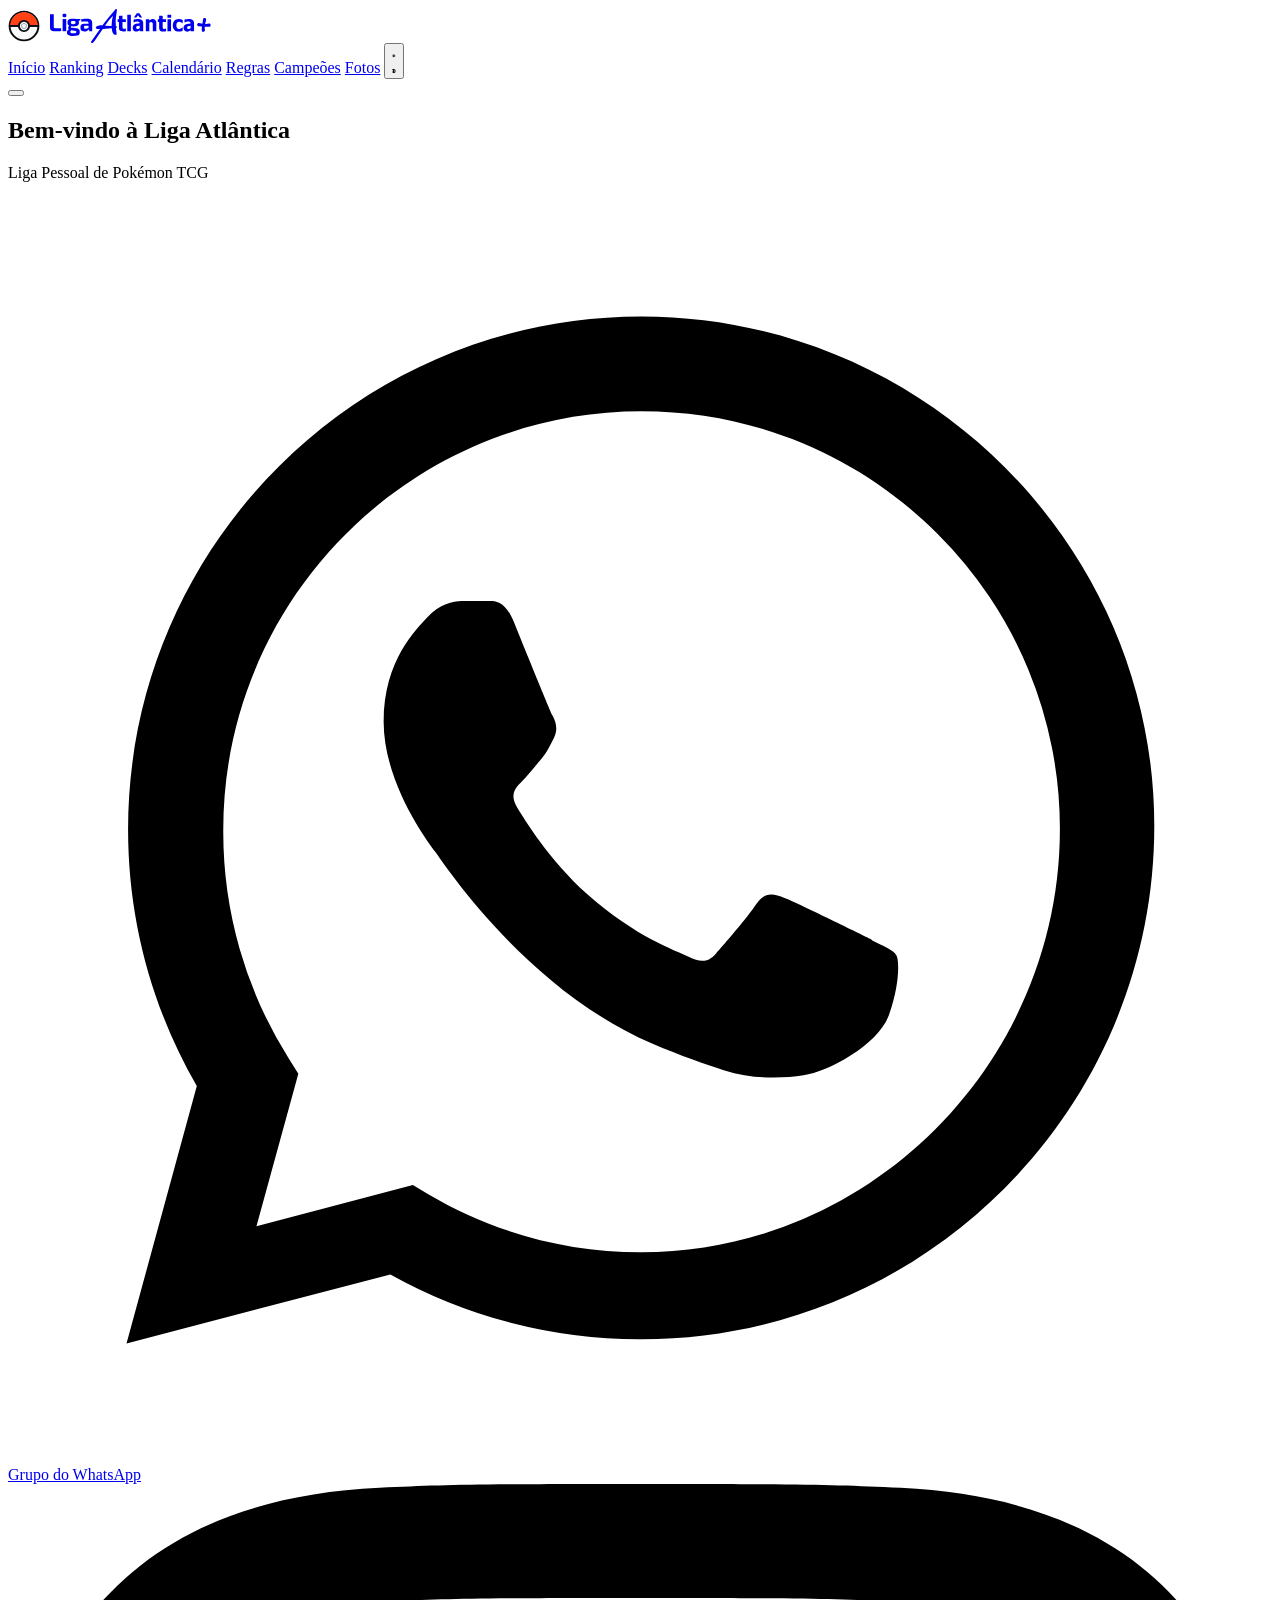
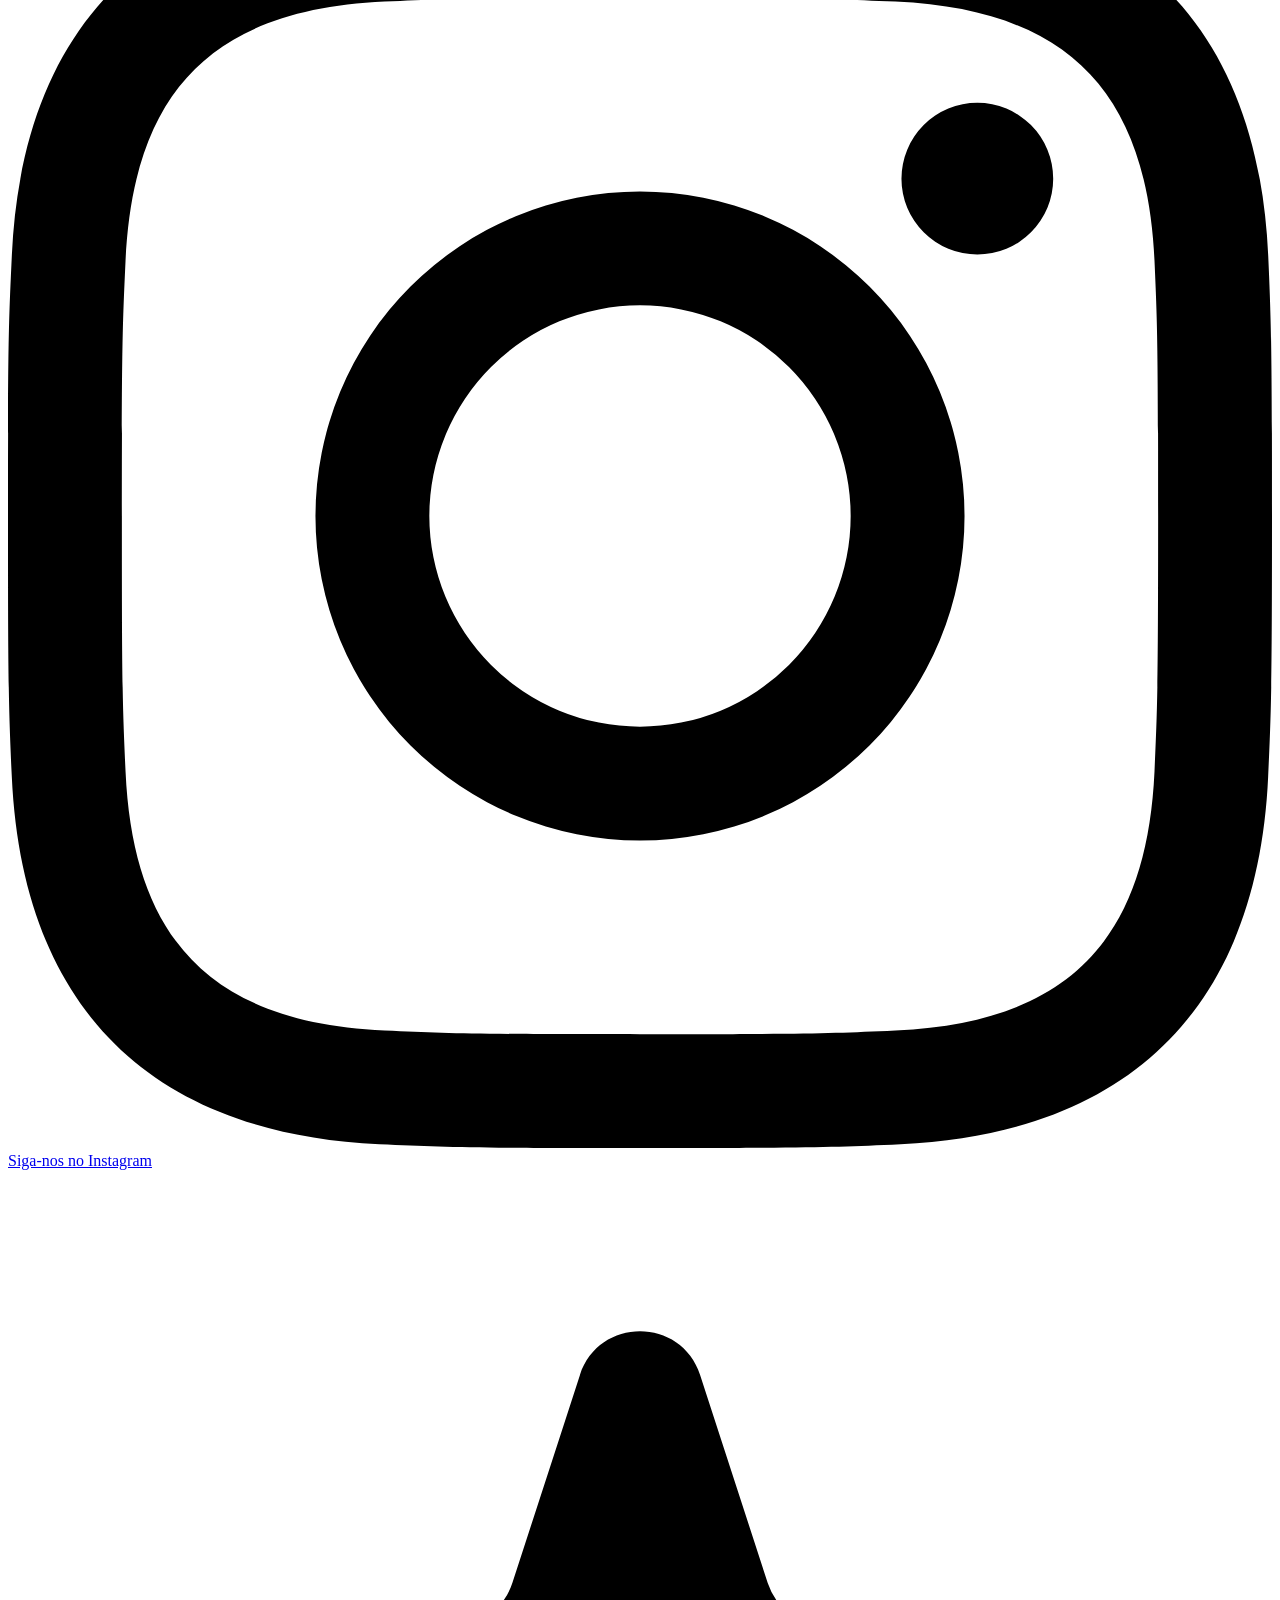
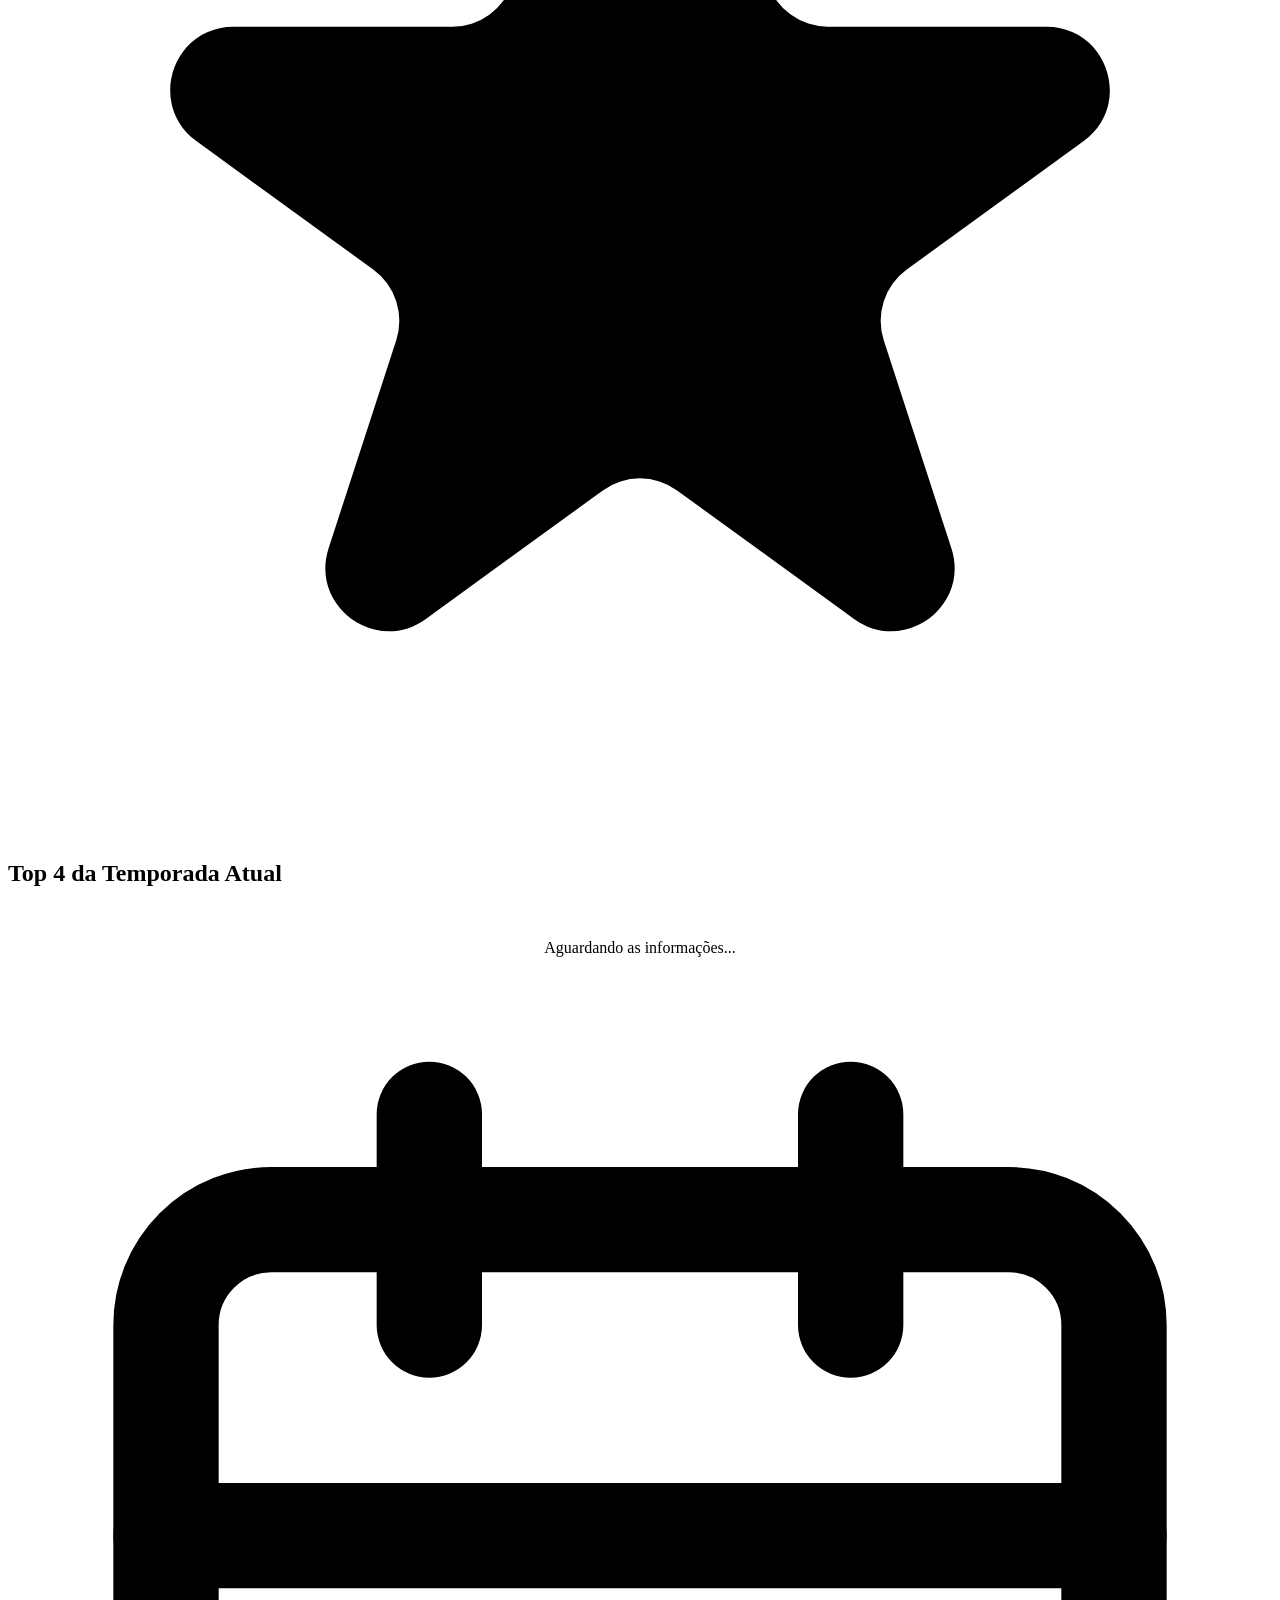
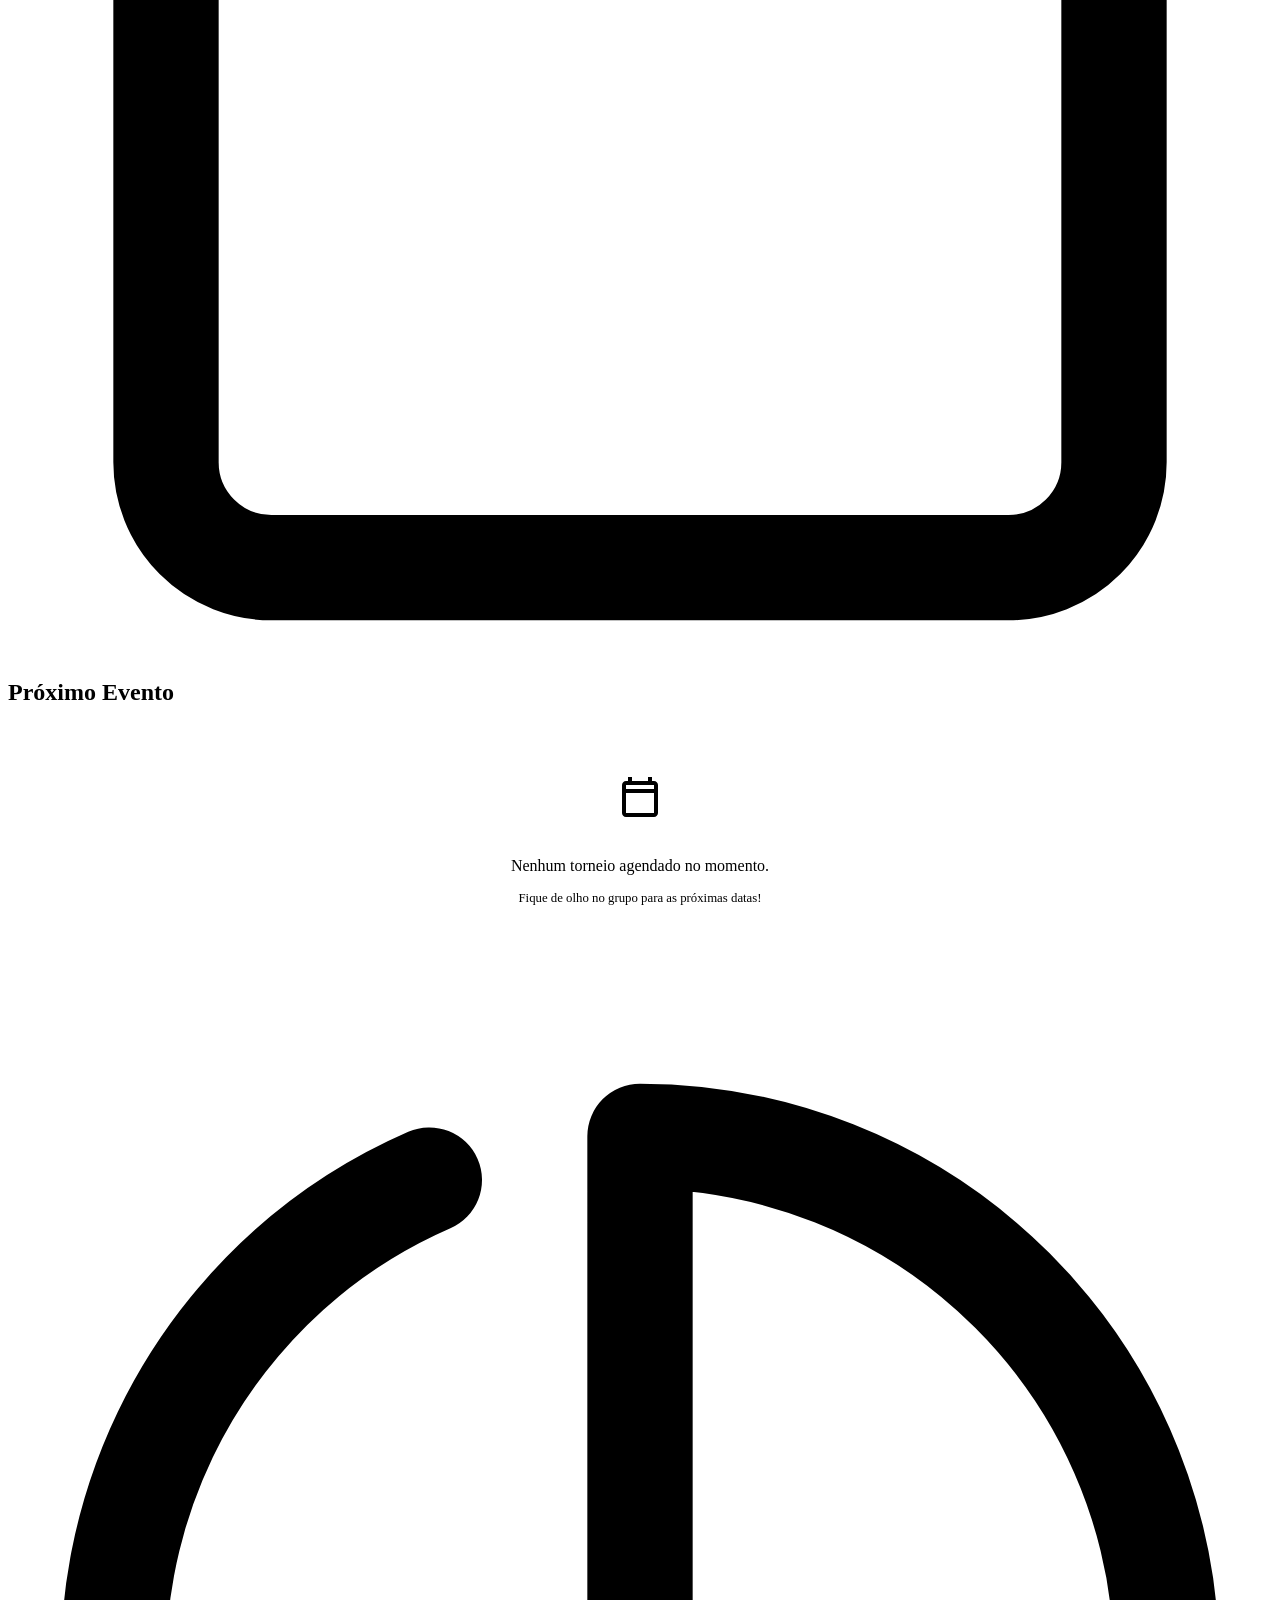
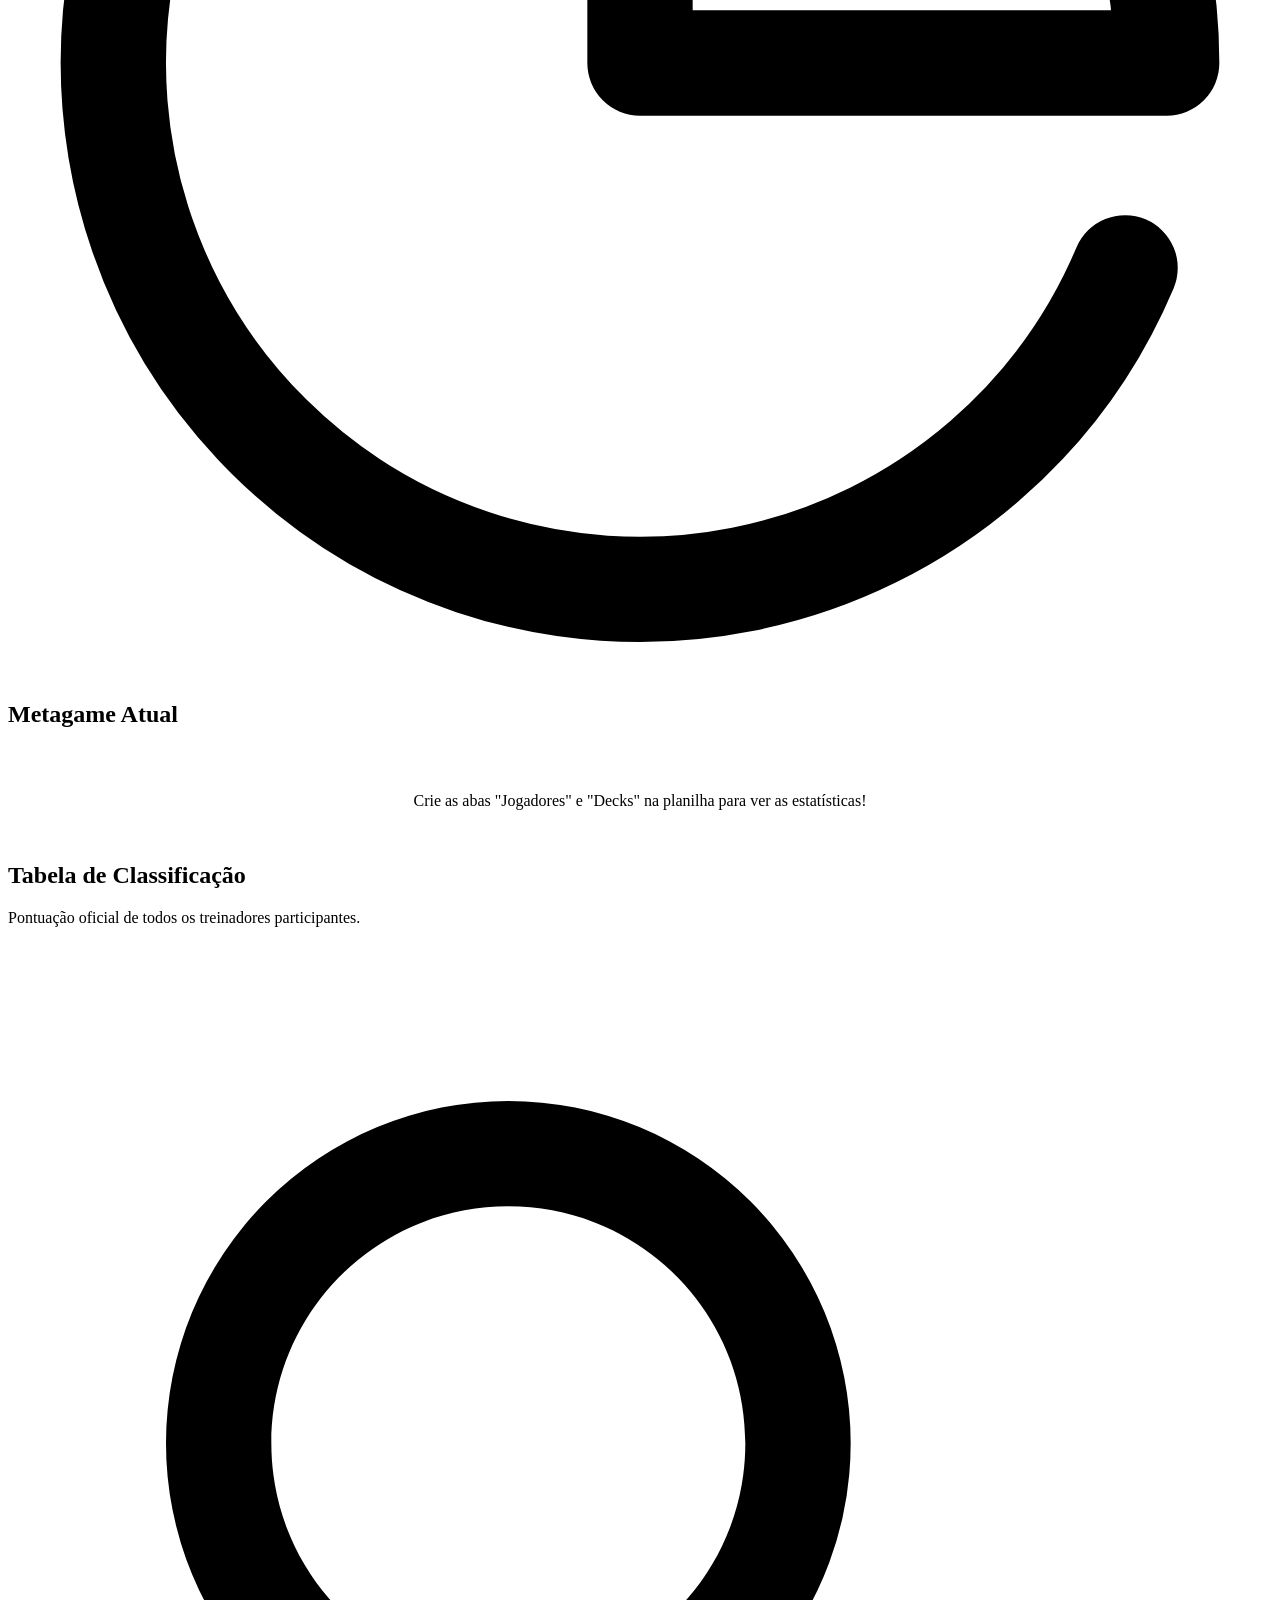
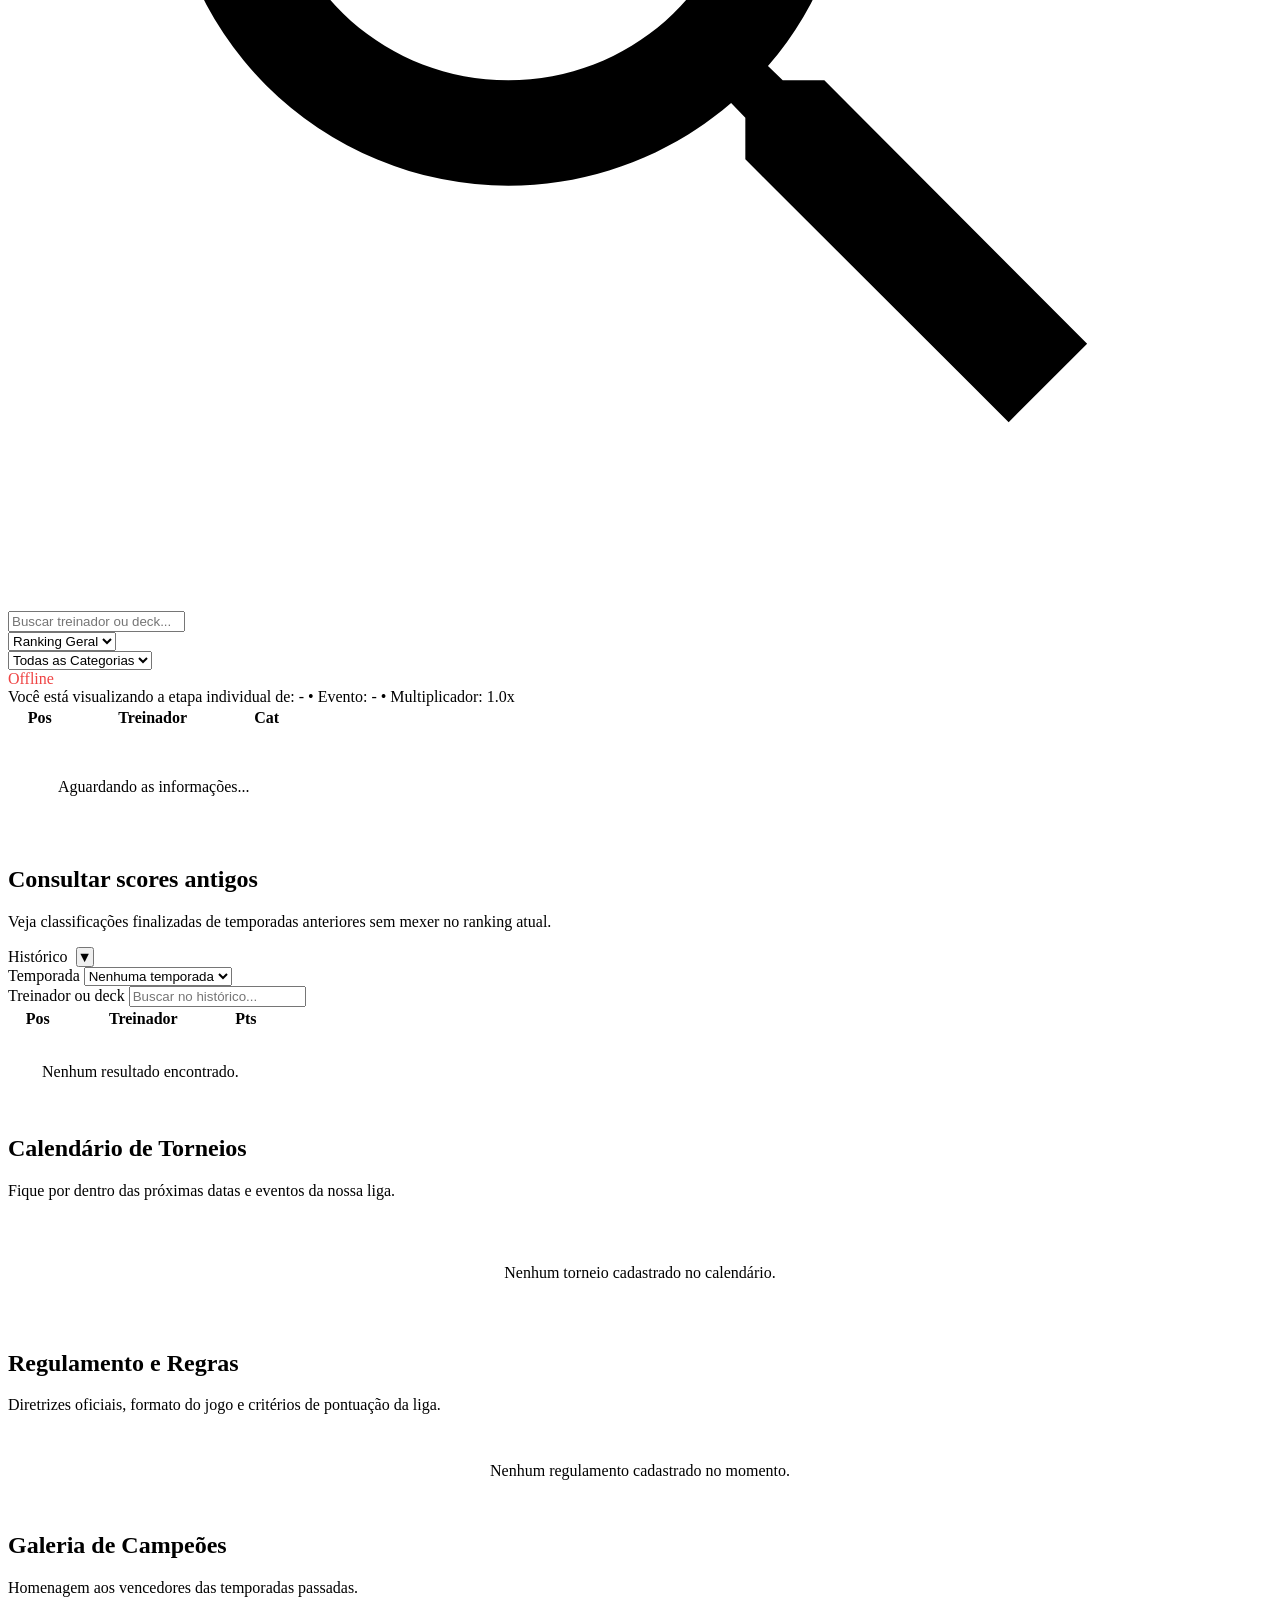
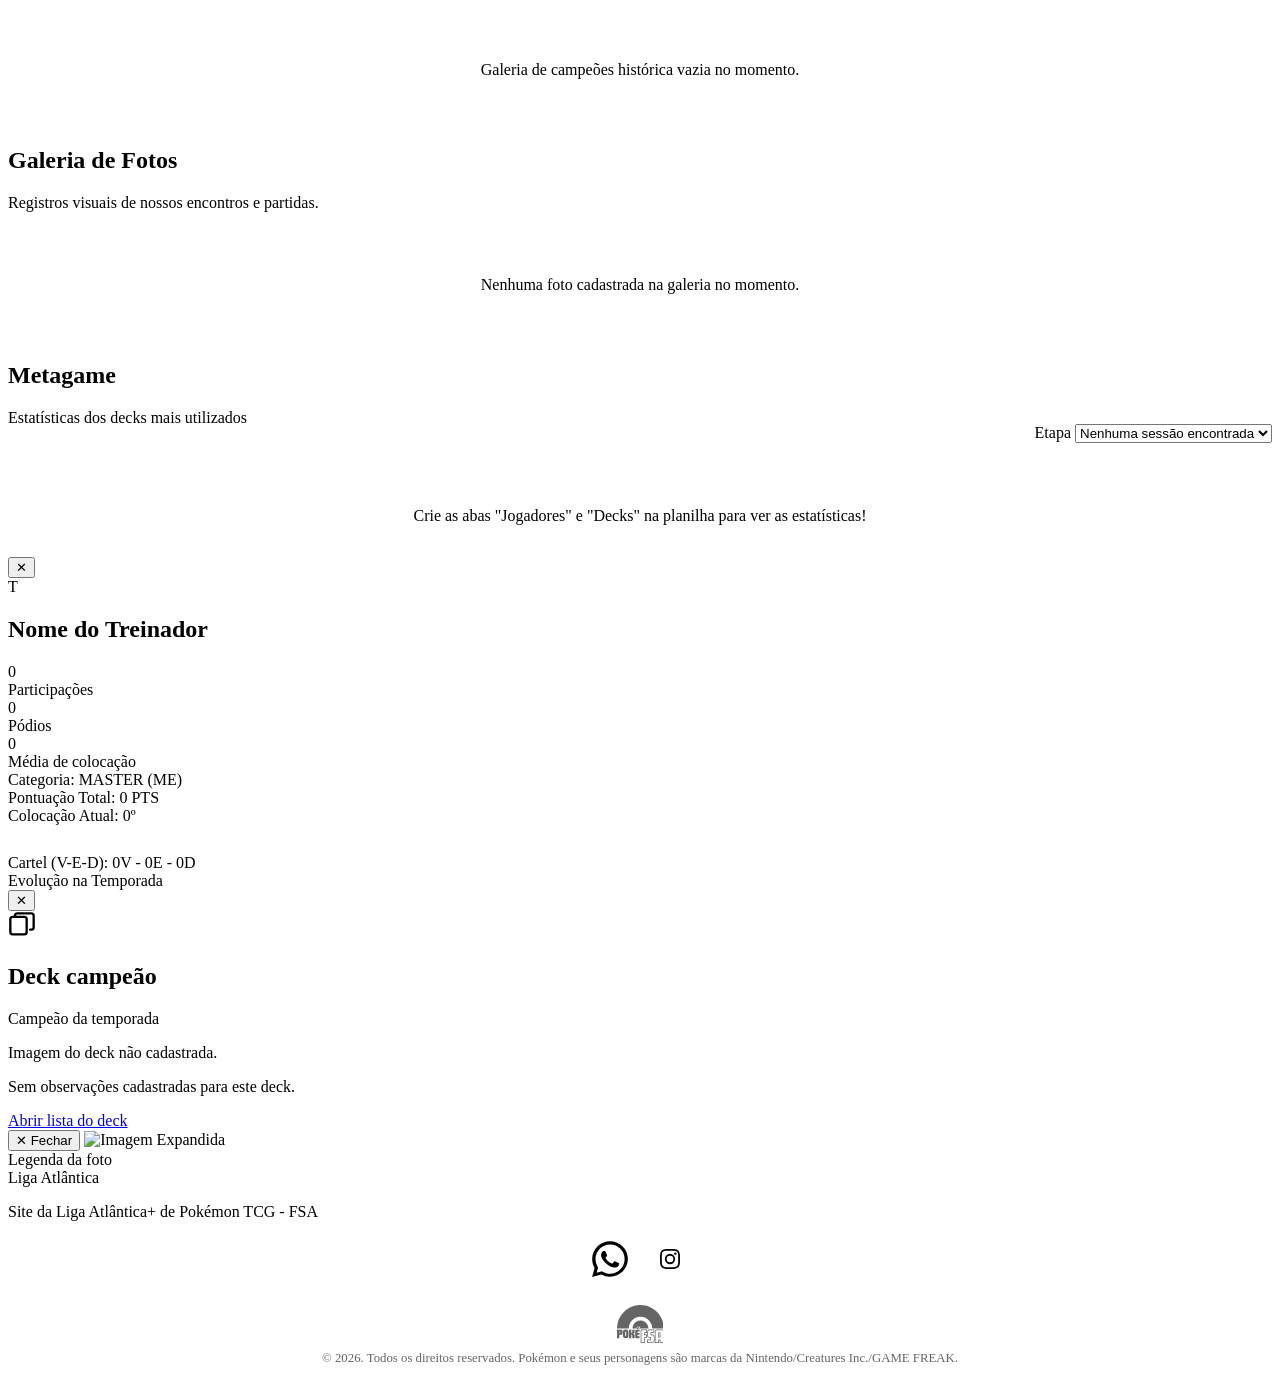
==== commit e448dff6: "Fix Pokebola de Ouro: use pure official winrate calculation without artificial weights" ====
--- a/site/index.html
+++ b/site/index.html
@@ -22,19 +22,28 @@
   
   <header class="header">
     <div class="container">
-      <a href="#dashboard" class="logo-wrapper" id="logo-btn">
-        
-        <svg class="pokeball-icon" viewBox="0 0 100 100" xmlns="http://www.w3.org/2000/svg">
+      <a href="#dashboard" class="logo-wrapper" id="logo-btn" aria-label="Liga Atlântica+" style="display: flex; align-items: center; gap: 10px;">
+        <svg class="pokeball-icon" viewBox="0 0 100 100" xmlns="http://www.w3.org/2000/svg" style="width: 32px; height: 32px; animation: spinSlow 12s linear infinite; flex-shrink: 0;">
           <circle cx="50" cy="50" r="45" fill="#f8fafc" stroke="#090a0f" stroke-width="6"/>
           <path d="M 7,50 A 43,43 0 0 1 93,50 Z" fill="#FF4216"/>
           <line x1="5" y1="50" x2="95" y2="50" stroke="#090a0f" stroke-width="6"/>
           <circle cx="50" cy="50" r="16" fill="#f8fafc" stroke="#090a0f" stroke-width="6"/>
           <circle cx="50" cy="50" r="8" fill="none" stroke="#64748b" stroke-width="2"/>
         </svg>
-        <span class="logo-text">
-          <span id="header-title">Liga Atlântica</span>
-          <span class="logo-tag">PTCG</span>
-        </span>
+        <svg id="Camada_2" class="header-logo-svg" data-name="Camada 2" xmlns="http://www.w3.org/2000/svg" viewBox="0 0 1288.66 272.7" style="height: 34px; width: auto; fill: currentColor; transition: color 0.3s ease; margin-top: 1px; flex-shrink: 0;">
+          <g id="Camada_1-2" data-name="Camada 1">
+            <g>
+              <path d="M422.98,161.28l-64,92.52c-7.14,10.32-20.74,24.13-27.94,16.86-2.22-2.24-3-6.24-.56-9.68l70.88-100.08c-13.06.2-30.94.4-33.42-8.58-3.86-13.93,32.21-25.73,51.79-20.09,16.02-21.98,32.33-43.24,50.14-64.22L525.67,2.24c1.53-1.8,5.5-2.53,7.29-2.14,2.3.5,4.48,4.01,4.08,6.97l-8.07,59.4c-3.25,23.9-2.49,47.73,0,71.37,4.72.74,7.65,3.53,7.75,7.31.11,4.11-2.53,6.89-7.91,7.24l6.19,48.65-1.32,4.9c-10.99,4.01-21.29.02-27.35-9.52-3.18-5.82-5.44-11.96-7.45-18.45l-3.41-23.62-72.49,6.94ZM494.59,135.7c-1.04-27.82,3.65-55.14,9.92-82.54-23.99,25.66-44.29,51.72-63.6,80.61l53.68,1.93ZM1090.69,180.27c-19.58-5.35-23.31-30.3-15.73-45.56,8.21-16.55,33.7-17.31,52.19-19.28,1.34-5.44-1.7-10.85-7.56-12.64-9.55-2.92-20.01-2.02-29.37,1.78l-11.26,4.57-.12-24.03c17.58-5.11,35.31-6.73,53.01-2.72,13.53,3.06,23.45,13.29,23.51,27.7l.28,68.87-28.17.16-.29-9.99c-10.07,9.96-22.93,14.85-36.49,11.15ZM1127.58,153.61l-.24-19.75c-14.76,1.69-28.57,1.99-27.82,16.14.2,3.69,2.39,8.12,6.76,9.58,7.44,2.48,16.08-.53,21.3-5.97ZM663.92,158c-1.73-10.81-.53-21.71,7.1-29.43,4.95-5.01,12.18-8.51,19.26-9.47l29.19-3.96c1.29-6.99-3.51-11.69-9.81-13.11-13.52-3.06-25.77.59-38.91,7.05l-.18-24.26c17.3-4.95,34.7-6.5,52.25-3.03,14.02,2.78,24.52,13.37,24.58,28.3l.3,68.87-27.81.07-.52-10.32c-9.23,9.5-20.52,14.32-33.2,12.3-11.88-1.88-20.29-10.74-22.26-23.02ZM719.72,153.52l-.19-20.03-18.75,3.06c-5.79.95-9.27,5.75-9.53,10.67-.28,5.35,1.77,10.56,7.51,12.25,7.3,2.16,15.65-.73,20.96-5.96ZM824.32,118.08l.21,61.02,28.56-.11-.19-65.64c-.03-9-2.31-18.66-8.55-25.23-8.55-9-22.63-9.94-33.41-4.78-5.42,2.59-9.51,5.9-14.14,9.81l-.24-10.54-27.96.07.09,96.4,27.95-.09.04-68.6c5.89-3.78,11.82-6.34,19.06-4.8,5.48,1.17,8.54,6.99,8.56,12.49ZM915.61,159.95c-7.27-.57-11.59-5.29-11.63-12.56l-.21-43.53h26.98s.1-21.26.1-21.26l-27.03.03v-27.43s-28.36-.13-28.36-.13l-.03,27.69-10.76-.11.15,21.11,10.58.28.07,46.5c.01,7.54,1.68,15.04,6.26,20.98,9.57,12.41,33.45,10.75,49.27,6.38l-.12-21.49-15.26,3.55ZM592.98,159.26c-6.5.1-11.26-5.05-11.29-11.64l-.22-44.02,27.25-.09-.11-21.01-27.09-.13v-27.31s-28.37.1-28.37.1l-.13,27.23h-10.23s-.02,21.16-.02,21.16l10.23.02.25,49.95c.03,6.31,2.34,13.02,5.99,17.81,9.06,11.89,34.01,10.75,49.53,6.18l-.17-21.47c-7.08,2.09-10.48,3.13-15.62,3.21ZM1015.76,117.11c2.82-9.24,10.89-14.92,20.54-14.87,18.43.08,22.53,14.41,28.24,10.9l-.1-24.9c-26.98-14.86-64.1-9.4-75.33,20.18-5.48,14.42-5.71,30.56-.32,45.03,10.99,29.49,49.12,34.62,75.7,20.28l.04-25.64c-.89-.44-3.52-.21-4.25.61-6.37,7.23-15.23,11.63-25.49,10.87-20.31-1.5-24.34-25.05-19.02-42.45ZM1242.7,169.03c-1.7-8.92-2.24-17.69-1.04-26.31l31.05.29c4.89.04,9.66-2.71,13.43-5.53,2.9-4.67,3.28-8.83,1.19-14.54-.85-2.12-4.99-7.75-9.19-7.26-11.48,2.46-21.65,5.35-33.96,3.85l7.84-30.25c.86-3.33.83-7.98-.92-11.03-1.34-2.34-5.16-4.66-8.53-5.32-7.21-1.42-13.62,3.01-14.75,10.25l-5.47,34.79-26.77-4.95c-3.67-.68-8.18.01-10.96,2.43-2.5,2.18-4,6.26-4.22,10.03-.38,6.71,3.67,12.54,10.7,13.03l28.21,1.95c-2.9,19.28-6.19,47.1,12.89,42.58,6.71-1.59,11.76-7.37,10.49-14ZM619.86,45.59l.21,133.65,28.82-.05-.21-133.65-28.82.05ZM942.73,179.19h28.46s.02-96.83.02-96.83h-28.46s-.02,96.83-.02,96.83ZM739.32,68.25l-22.7-33.49-20.4.04-23.43,33.55,19.81.03,13.51-18.09,13.13,18.28,20.08-.32ZM942.06,45.57v23.73h29.77v-23.73h-29.77Z"/>
+              <g>
+                <path d="M40.85,153.78c-3.42,0-6.05-.86-7.89-2.57-1.84-1.71-2.76-4.21-2.76-7.5V41.89H0v108.34c0,8.29,2.53,15.1,7.6,20.42,5.06,5.33,12.53,7.99,22.4,7.99s20.29-.1,30.49-.3c10.19-.2,19.96-.82,29.31-1.87l-1.38-22.69h-47.56Z"/>
+                <path d="M122.15,37.55h-12.63c-5.79,0-8.68,2.96-8.68,8.88v10.46c0,5.92,2.89,8.88,8.68,8.88h12.63c5.79,0,8.68-2.96,8.68-8.88v-10.46c0-5.92-2.9-8.88-8.68-8.88Z"/>
+                <rect x="101.24" y="80.57" width="29.01" height="97.49"/>
+                <path d="M186.49,78c-11.32,0-20.39,1.05-27.23,3.16-6.84,2.11-11.74,5.43-14.7,9.97-2.96,4.54-4.44,10.49-4.44,17.86s1.48,13.29,4.44,17.76c2.26,3.41,5.63,6.13,10.11,8.16-2.03,1.16-3.76,2.71-5.18,4.66-1.91,2.63-3.13,5.59-3.65,8.88-.53,3.29-.23,6.55.89,9.77.94,2.73,2.57,5.08,4.79,7.1-2.31,1.04-4.31,2.13-5.97,3.26-3.49,2.37-5.95,5.03-7.4,7.99-1.45,2.96-2.17,6.48-2.17,10.56,0,5.39.76,9.9,2.27,13.52,1.51,3.62,4.21,6.54,8.09,8.78,3.88,2.24,9.14,3.85,15.79,4.84,6.64.99,15.1,1.48,25.36,1.48,12.5,0,22.5-.86,30-2.57,7.5-1.71,12.96-4.83,16.38-9.37,3.42-4.54,5.13-11.02,5.13-19.44,0-8.95-2.11-15.75-6.31-20.42-4.21-4.67-11.45-7.53-21.71-8.58l-35.92-4.14c-3.55-.39-5.86-1.58-6.91-3.55-1.05-1.97-1.22-4.08-.49-6.31.33-1.01.78-1.88,1.33-2.64,5.02.7,10.78,1.06,17.31,1.06,11.31,0,20.36-1.05,27.14-3.16,6.77-2.1,11.61-5.43,14.5-9.97,2.89-4.54,4.34-10.42,4.34-17.66,0-5.67-.85-10.47-2.54-14.41l12.21-1.57,1.58-12.43h-32.18c-6.4-1.7-14.67-2.56-24.85-2.56ZM204.94,175.59c2.3.59,3.95,1.48,4.93,2.66.99,1.18,1.48,3.02,1.48,5.53,0,2.89-.69,5.13-2.07,6.71-1.38,1.58-3.85,2.66-7.4,3.26-3.55.59-8.49.89-14.8.89s-10.82-.3-14.31-.89c-3.49-.59-5.89-1.71-7.2-3.36-1.32-1.65-1.97-3.98-1.97-7.01,0-2.63.43-4.74,1.28-6.31.85-1.58,2.3-3.19,4.34-4.84.41-.33.86-.69,1.32-1.05l24.83,2.72c4.08.53,7.27,1.09,9.57,1.68ZM201.09,119.25c-2.63,1.97-7.57,2.96-14.8,2.96s-12.23-.99-15-2.96c-2.76-1.97-4.14-5.39-4.14-10.26s1.38-8.25,4.14-10.16c2.76-1.9,7.76-2.86,15-2.86s12.17.96,14.8,2.86c2.63,1.91,3.95,5.3,3.95,10.16s-1.32,8.29-3.95,10.26Z"/>
+                <path d="M334.2,92.31c-2.96-5.2-7.27-8.88-12.93-11.05-5.66-2.17-12.57-3.26-20.72-3.26-4.87,0-10.39.23-16.58.69-6.18.46-12.37,1.02-18.55,1.68-6.19.66-11.64,1.45-16.38,2.37l2.76,19.34c7.89-.52,15.59-.95,23.09-1.28,7.5-.33,13.75-.49,18.75-.49,6.05,0,10.16,1.06,12.33,3.16,2.17,2.1,3.26,5.46,3.26,10.06v4.54h-35.32c-9.21,0-16.45,2.17-21.71,6.51-5.26,4.34-7.89,10.39-7.89,18.15v10.06c0,6.05,1.38,11.12,4.14,15.2,2.76,4.08,6.51,7.17,11.25,9.28s10.06,3.16,15.98,3.16,11.45-.99,16.18-2.96c4.74-1.97,8.88-4.37,12.43-7.2,3.18-2.53,5.82-5.11,8-7.75l3.05,15.54h23.29v-64.33c0-9.08-1.48-16.21-4.44-21.41ZM307.85,150.82c-3.95,2.63-7.93,4.67-11.94,6.12-4.01,1.45-7.73,2.17-11.15,2.17-4.08,0-7.04-.89-8.88-2.66-1.84-1.78-2.76-4.31-2.76-7.6v-4.74c0-2.89.76-5.2,2.27-6.91,1.51-1.71,4.05-2.57,7.6-2.57l26.25-.12v15.31c-.46.33-.91.67-1.38.99Z"/>
+              </g>
+            </g>
+          </g>
+        </svg>
       </a>
       
       
@@ -152,6 +161,15 @@
         <div class="selector-wrapper">
           <select id="ranking-date-selector" class="search-input select-input">
             <option value="general">Ranking Geral</option>
+          </select>
+        </div>
+        
+        <div class="selector-wrapper">
+          <select id="ranking-category-selector" class="search-input select-input">
+            <option value="all">Todas as Categorias</option>
+            <option value="MASTER">Master</option>
+            <option value="SENIOR">Sênior</option>
+            <option value="JUNIOR">Junior</option>
           </select>
         </div>
         
@@ -259,11 +277,14 @@
     <section id="calendar" class="section">
       <div class="section-header">
         <h1 class="section-title">Calendário de <span class="gradient-text">Torneios</span></h1>
-        <p class="section-subtitle">Fique por dentro das próximas datas e eventos da nossa</p>
+        <p class="section-subtitle">Fique por dentro das próximas datas e eventos da nossa liga.</p>
+      </div>
+      
+      <div class="calendar-month-tabs" id="calendar-month-tabs">
+        <!-- Preenchido dinamicamente via JS -->
       </div>
       
       <div class="timeline glass-card" id="calendar-timeline">
-        
         <div class="loader"><div class="spinner"></div></div>
       </div>
     </section>
@@ -350,6 +371,10 @@
       <div class="modal-body">
         <div class="modal-stats-grid">
           <div class="modal-stat-box">
+            <div class="modal-stat-value" id="modal-stat-participations">0</div>
+            <div class="modal-stat-label">Participações</div>
+          </div>
+          <div class="modal-stat-box">
             <div class="modal-stat-value" id="modal-stat-podiums">0</div>
             <div class="modal-stat-label">Pódios</div>
           </div>
@@ -433,16 +458,37 @@
           </svg>
         </a>
       </div>
-      <p style="font-size: 0.8rem; opacity: 0.6;">
-        &copy; 2026. Todos os direitos reservados. Pokémon e seus personagens são marcas da Nintendo/Creatures Inc./GAME FREAK.
-      </p>
+      <div style="display: flex; flex-direction: column; align-items: center; gap: 0.5rem; margin-top: 1.5rem; opacity: 0.6;">
+        <svg id="Camada_2" class="footer-logo-svg" data-name="Camada 2" xmlns="http://www.w3.org/2000/svg" viewBox="0 0 1289.95 1046.24" style="height: 38px; width: auto; fill: currentColor; transition: color 0.3s ease;">
+          <g id="Camada_1-2" data-name="Camada 1">
+            <g>
+              <path d="M688.07,326.38c-40.12-4.58-78.55-2.17-115.8,7.18-145.74,36.57-247.64,166.57-248.48,316.5H0c.18-65.89,10.62-130.44,29.57-192.57C88.88,266.49,233.08,112.91,419.74,41.35c60.38-22.53,123.58-36.28,188.64-40.2,210.99-12.7,413.94,80.73,543.38,247.21,89.32,114.88,138.12,255.58,138.19,401.65l-320.38.07c.2-76.19-26.37-148.78-73.98-207.14-51.84-63.73-125.16-105.84-207.52-116.56Z"/>
+              <g>
+                <path d="M445.26,792.23l16.73,5.69c12.64,4.3,19.1,14.82,21.37,27.61l.3,44.55c.1,14.55,1.68,27.76,5.23,42.87l-61.22-.15c-4.27-8.42-7.03-18.19-7.23-28.21l-.96-48.5c-.11-5.77-3.42-13.88-9.21-15.54-5-1.44-10.59-1.25-16.62-1l-.02,93.52-62.28-.22-.12-234.66,62.48-.3-.48,91.22c6.3.55,11.96.76,18.44-1.18,3.8-1.13,7.73-9.31,7.81-13.54l.63-34.54c.26-14.29,1.08-27.71,5.61-41.71l62.86-.1c-2.8,11.34-4.79,22.53-4.98,34.22l-.78,48.03c-.19,11.54-7.93,22.84-18.81,26.17l-18.75,5.75Z"/>
+                <path d="M272.46,911.38c-22.13,3.43-43.98,3.38-65.21.42-19.71-2.75-34.44-15.4-39.1-34.42-3.54-14.45-5.94-28.98-5.82-44.13l.68-83.67c.11-13.33,2.7-26.22,6.02-38.82,4.14-15.72,15.73-27.06,32.2-30.27,23.38-4.55,48.05-4.51,71.7-1.22,16.23,2.26,28.81,11.67,34.48,26.51,5.52,14.44,8.24,29.44,8.23,45.22l-.05,88.45c0,14.53-2.43,28.34-6.8,41.89-5.23,16.22-18.45,27.27-36.33,30.04ZM252.47,841.1l.09-90.2c.01-12.11-4.29-24.12-12.95-24.25-9.54-.13-14.6,9.37-14.58,21.14l.14,87.04,2.1,19.38c.58,5.32,6.27,9.19,10.96,9.4,10.21.46,14.23-9.96,14.24-22.51Z"/>
+                <path d="M1027.18,1006.27c-8.48,27.02-30.22,38.37-58.35,39.82l-138.22.14v-96.52s88.51-.12,88.51-.12l.13-41.36c-24.69.39-56.38-1.64-70.85-19.6-10.16-12.61-14.6-28.11-16.58-44.37-4.78-39.26-4.78-97.48,7.86-133.7,5.77-16.55,17.96-27.82,34.59-32.8,12.09-2.93,24.35-4.8,37.23-4.8l114.97-.03.11,96.61h-83.7s-.41,41.96-.41,41.96c23.44-.44,52.85,1.34,69.28,16.15,25.91,23.35,24.44,70.15,24.34,106.59-.07,24.79-1.56,48.62-8.91,72.04ZM972.77,1025.99c13.51-2,25.4-5.76,31.67-17.45,5.87-10.94,9.06-23.64,10.13-36.46,2.57-30.91,2.2-61.34-.21-92.29-.97-12.5-5.13-23.52-11.52-33.77-6.71-6.72-14.59-10.25-23.96-12.08-18.38-2.45-35.93-2.75-55.84-2.45l.13-81.76,83.12-.21-.07-57.08-85.44-.05-34.5,2.35c-17.63,2.79-28.63,16.27-31.88,33.68-4.73,25.38-5.36,50.72-5.12,76.89.17,19.07,1.49,37.63,6.28,55.58,4.14,14.8,14.42,23.31,29.66,25.34l54.22,1.36-.07,82.15h-88.82s.43,56.44.43,56.44l121.78-.18Z"/>
+                <path d="M143.24,809.86c-6.91,5.99-14.94,10.01-23.98,10.05l-56.26.24-.06,92.81-62.91-.04-.03-234.95,115.89.14c10.25.01,19.14,4.8,26.6,10.75,4.55,9.31,7.94,18.48,8.77,28.82,1.76,21.83,1.73,43.16-.11,65-.8,9.44-3.81,17.92-7.9,27.19ZM85.57,766.7c5.32-11.99,5.84-25.63-.46-36.15-5.07-4.42-14.73-3.56-21.92-2.81l-.23,41.56c7.75.75,16.75,1.34,22.6-2.6Z"/>
+                <path d="M1175.96,971.65l-20.41-.15-.1,74.7-114.13.04.15-288.8c.02-36.47,7.02-72.9,45.12-79.96l45.4-4.64,76.09.23c14.12.04,28.01,1.86,41.32,5.23,34.57,8.75,40.46,40.65,40.47,75.06l.08,292.85-114.01-.15.02-74.42ZM1196.03,951.7l.18,74.44,73.92-.18-.06-276.3c-1.39-22.86-2.76-46.7-24.3-52.03-14.13-3.5-28.89-5.15-43.85-5.16l-66.84-.04c-16.07-.01-31.74,1.65-47.19,4.92-24.61,5.21-25.44,31.17-26.51,56.59l-.12,272.19,74.08-.02.09-74.15,60.6-.25Z"/>
+                <path d="M563.49,863.16l57.85-.06-.03,49.82-76.51.04c-19.93,0-36.1-6.26-40.48-25.48-3.09-13.58-4.85-27.49-4.83-41.83l.14-96.21,4.2-42.37c1.74-17.52,16.46-28.52,34.31-28.62l83.03-.46.16,49.35-57.76.2-.09,42.08,57.75-.1-.15,49.86-57.37.07-.21,43.7Z"/>
+                <path d="M826.37,811.38l.44,96.75-59.85-.17v138.21s-114.4.04-114.4.04l.05-373.32h174.05s.02,96.62.02,96.62l-59.63.07-.11,42.03,59.42-.22ZM806.78,831.89l-59.83-.21v-81.85s59.83-.32,59.83-.32l-.03-57.11h-134.19s.04,333.91.04,333.91l74.39-.34v-138.09s59.86-.08,59.86-.08l-.07-55.92Z"/>
+                <polygon points="581.65 663.6 540.57 664.01 560.65 615.69 611.34 615.85 581.65 663.6"/>
+                <path d="M1196.18,893.65l-60.67.05.1-104.82c.01-10.35,1.83-21.51,7.39-30.09,9.19-14.17,30.83-15.67,42.4-4.05,8.54,8.58,9.56,20.34,10.56,31.95l.22,106.96ZM1176.1,873.54l-.13-85.36c-.02-12.04-3.39-22.86-10.42-21.85-6.74.97-9.85,10.97-9.87,20.32l-.21,87.08,20.64-.18Z"/>
+              </g>
+              <path d="M639.26,600.39l-30.88,49.67h257.1c-.61-70.91-33.17-134.75-86.4-177.58-39.12-30-86.27-47.25-135.32-46.04-121.07,3-217.52,102.96-217.32,223.62h103.08s20.75-49.96,20.75-49.96l88.98.29Z"/>
+            </g>
+          </g>
+        </svg>
+        <p style="font-size: 0.8rem; margin: 0;">
+          &copy; 2026. Todos os direitos reservados. Pokémon e seus personagens são marcas da Nintendo/Creatures Inc./GAME FREAK.
+        </p>
+      </div>
     </div>
   </footer>
 
   
   <script src="config.js?v=3.0"></script>
-  <script src="app.js?v=5.0"></script>
+  <script src="app.js?v=7.3"></script>
 
 </body>
 </html>
-
+
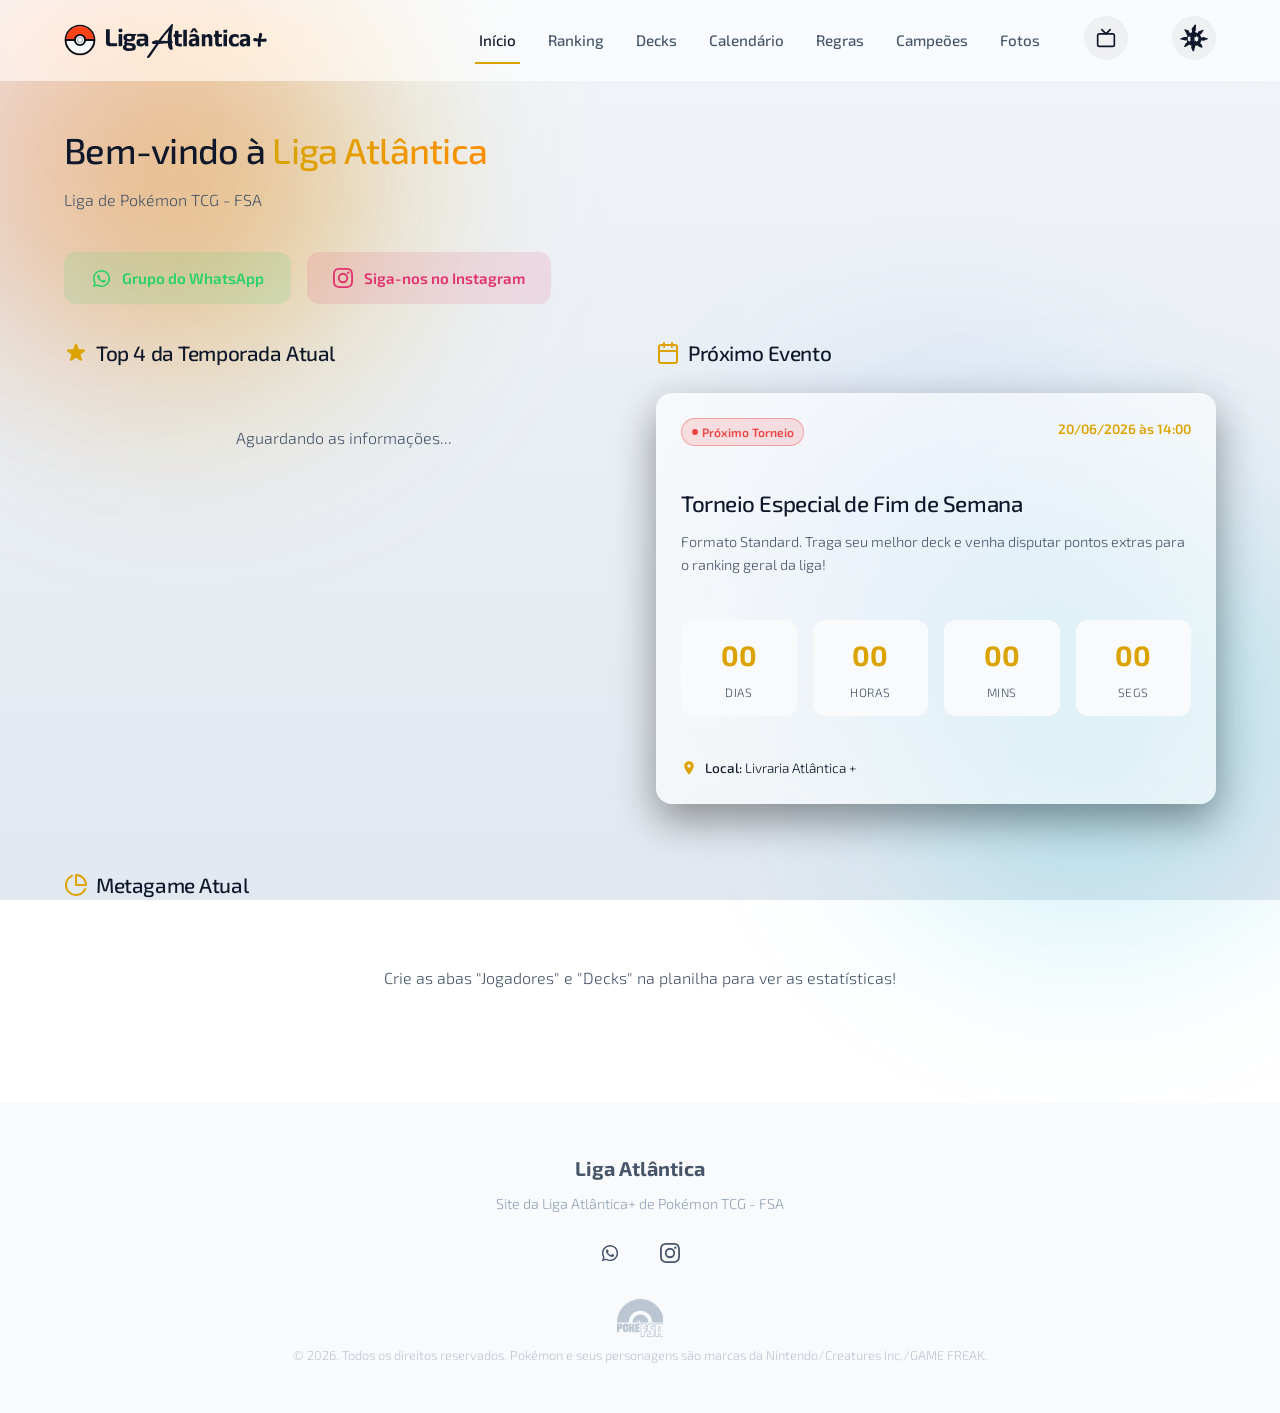
==== commit 08a75527: "feat: add champions hall of fame, Trainer Card, Top Cut Simulator, TV mode and clean Pokebola de Our" ====
--- a/site/index.html
+++ b/site/index.html
@@ -56,6 +56,13 @@
         <a href="#champions" class="nav-link" data-target="champions">Campeões</a>
         <a href="#gallery" class="nav-link" data-target="gallery">Fotos</a>
         
+        <button id="tv-mode-btn" class="theme-toggle-btn" aria-label="Modo Telão da Loja" onclick="openTvMode()" title="Modo Telão / TV Broadcast" style="display:inline-flex; align-items:center; justify-content:center; margin-right: 4px;">
+          <svg viewBox="0 0 24 24" fill="none" stroke="currentColor" stroke-width="2" stroke-linecap="round" stroke-linejoin="round" style="width: 20px; height: 20px;">
+            <rect x="2" y="7" width="20" height="15" rx="2" ry="2"></rect>
+            <polyline points="17 2 12 7 7 2"></polyline>
+          </svg>
+        </button>
+
         <button id="theme-toggle" class="theme-toggle-btn" aria-label="Alternar tema claro/escuro">
           
           <svg class="theme-icon sun-icon" viewBox="0 0 443.74 424.55">
@@ -172,6 +179,11 @@
             <option value="JUNIOR">Junior</option>
           </select>
         </div>
+
+        <button type="button" class="btn" onclick="openSimulatorModal()" style="display:inline-flex; align-items:center; gap:6px; padding:0.6rem 1rem; font-size:0.85rem; border-radius:12px; background:rgba(255,203,5,0.12); border:1px solid rgba(255,203,5,0.3); color:var(--accent-yellow); font-weight:700; cursor:pointer; transition:all 0.2s; white-space:nowrap;" onmouseover="this.style.background='rgba(255,203,5,0.22)'" onmouseout="this.style.background='rgba(255,203,5,0.12)'">
+          <span>🧮</span>
+          <span>Simular Próxima Etapa</span>
+        </button>
         
         <div class="ranking-status-group">
           <div class="offline-badge" id="sheet-status-badge">
@@ -358,8 +370,9 @@
   </main>
 
   
+  <!-- TRAINER CARD HOLOGRÁFICO MODAL -->
   <div class="modal-overlay" id="player-modal">
-    <div class="modal-container">
+    <div class="modal-container trainer-card-holographic">
       <button class="modal-close-btn" id="modal-close-btn" aria-label="Fechar">✕</button>
       <div class="modal-header">
         <div class="modal-avatar" id="modal-avatar">T</div>
@@ -367,6 +380,7 @@
         <div class="podium-deck-info" style="justify-content: center;" id="modal-player-deck">
           
         </div>
+        <div id="modal-player-titles" class="trainer-titles-grid"></div>
       </div>
       <div class="modal-body">
         <div class="modal-stats-grid">
@@ -401,6 +415,10 @@
             <span class="modal-detail-label">Cartel (V-E-D):</span>
             <span class="modal-detail-value" id="modal-detail-ved">0V - 0E - 0D</span>
           </div>
+          <div id="modal-player-decks-section" style="margin-top: 0.75rem; border-top: 1px solid rgba(255,255,255,0.05); padding-top: 0.75rem; display:none;">
+            <span class="modal-detail-label" style="display:block; margin-bottom:4px;">Decks Pilotados na Temporada:</span>
+            <div id="modal-player-decks-list" class="trainer-decks-wrap"></div>
+          </div>
         </div>
         
         <div class="modal-section-title">Evolução na Temporada</div>
@@ -411,7 +429,83 @@
     </div>
   </div>
 
-  
+  <!-- SIMULADOR DE TOP CUT MODAL -->
+  <div class="modal-overlay" id="simulator-modal">
+    <div class="modal-container simulator-modal-container" style="max-width: 520px; position:relative;">
+      <button class="modal-close-btn" onclick="closeSimulatorModal()" aria-label="Fechar">✕</button>
+      <div class="modal-header" style="text-align:center;">
+        <div class="simulator-modal-icon">🧮</div>
+        <h2 class="modal-player-name" style="font-size:1.4rem;">Simulador de Top Cut</h2>
+        <p class="champion-deck-modal-subtitle" style="font-size:0.85rem; color:var(--text-secondary); margin-top:4px;">Projete seus pontos da próxima etapa e calcule sua classificação!</p>
+      </div>
+      <div class="modal-body">
+        <div class="simulator-form" style="display:flex; flex-direction:column; gap:12px;">
+          <div>
+            <label style="font-size:0.8rem; color:var(--text-secondary); display:block; margin-bottom:4px; font-weight:600;">Selecione o Treinador:</label>
+            <select id="sim-player-select" class="search-input select-input" style="width:100%;" onchange="runSimulation()"></select>
+          </div>
+          <div style="display:grid; grid-template-columns:1fr 1fr; gap:10px;">
+            <div>
+              <label style="font-size:0.8rem; color:var(--text-secondary); display:block; margin-bottom:4px; font-weight:600;">Tipo de Evento:</label>
+              <select id="sim-event-type" class="search-input select-input" style="width:100%;" onchange="runSimulation()">
+                <option value="1.0">Liga Regular (1.0x)</option>
+                <option value="1.5">League Challenge (1.5x)</option>
+                <option value="2.0">League Cup (2.0x)</option>
+              </select>
+            </div>
+            <div>
+              <label style="font-size:0.8rem; color:var(--text-secondary); display:block; margin-bottom:4px; font-weight:600;">Resultado Projetado:</label>
+              <select id="sim-result-projected" class="search-input select-input" style="width:100%;" onchange="runSimulation()">
+                <option value="15">🥇 1º Lugar (+15 pts)</option>
+                <option value="12">🥈 2º Lugar (+12 pts)</option>
+                <option value="10">🥉 Top 4 (+10 pts)</option>
+                <option value="7">🎖️ Top 8 (+7 pts)</option>
+                <option value="4">⚔️ Top 16 (+4 pts)</option>
+                <option value="2">🎮 Participação (+2 pts)</option>
+              </select>
+            </div>
+          </div>
+        </div>
+
+        <div id="sim-results-card" style="background:rgba(255,203,5,0.06); border:1px solid rgba(255,203,5,0.25); border-radius:14px; padding:16px; margin-top:16px;">
+          <!-- Resultado da simulação injetado via JS -->
+        </div>
+      </div>
+    </div>
+  </div>
+
+  <!-- MODO TELÃO / TV BROADCAST OVERLAY -->
+  <div id="tv-mode-overlay" class="tv-mode-overlay" style="display:none;">
+    <div class="tv-topbar">
+      <div class="tv-logo-wrap">
+        <div class="tv-logo-dot"></div>
+        <span class="tv-logo-text">LIGA ATLÂNTICA TCG</span>
+        <span class="tv-badge-live">AO VIVO</span>
+      </div>
+      <div class="tv-slide-title" id="tv-slide-title">TOP 4 DA TEMPORADA</div>
+      <div class="tv-controls">
+        <button class="tv-btn" onclick="prevTvSlide()" title="Slide Anterior">◀</button>
+        <button class="tv-btn" id="tv-pause-btn" onclick="toggleTvPause()" title="Pausar / Continuar">⏸</button>
+        <button class="tv-btn" onclick="nextTvSlide()" title="Próximo Slide">▶</button>
+        <button class="tv-btn tv-btn-exit" onclick="closeTvMode()" title="Sair do Modo Telão">✕ Sair</button>
+      </div>
+    </div>
+
+    <div class="tv-body" id="tv-body">
+      <!-- Slides dinâmicos -->
+    </div>
+
+    <div class="tv-footer">
+      <div class="tv-progress-bar-wrap">
+        <div class="tv-progress-bar" id="tv-progress-bar"></div>
+      </div>
+      <div class="tv-footer-info">
+        <span>Liga Atlântica de Pokémon TCG • Feira de Santana - BA</span>
+        <span id="tv-clock">--:--</span>
+      </div>
+    </div>
+  </div>
+
   <div class="modal-overlay" id="champion-deck-modal">
     <div class="modal-container champion-deck-modal-container">
       <button class="modal-close-btn" id="champion-deck-close-btn" aria-label="Fechar">✕</button>
@@ -487,7 +581,7 @@
 
   
   <script src="config.js?v=3.0"></script>
-  <script src="app.js?v=7.3"></script>
+  <script src="app.js?v=7.4"></script>
 
 </body>
 </html>
--- a/site/style.css
+++ b/site/style.css
@@ -0,0 +1,3851 @@
+
+@import url('https://fonts.googleapis.com/css2?family=Exo+2:wght@300;400;500;600&display=swap');
+
+
+:root {
+  
+  --bg-dark: #0f172a;
+  --bg-dark-card: rgba(255, 255, 255, 0.03);
+  --bg-dark-card-hover: rgba(255, 255, 255, 0.06);
+  --text-primary: #f8fafc;
+  --text-secondary: #94a3b8;
+  --text-muted: #64748b;
+  --border-color: transparent;
+  --border-color-hover: transparent;
+  --bg-overlay: rgba(5, 6, 10, 0.8);
+  --accent-yellow: #ffcb05;
+  --accent-yellow-dark: #dca300;
+  --accent-blue: #3b82f6;
+  --accent-cyan: #06b6d4;
+  --accent-magenta: #ec4899;
+  --accent-purple: #8b5cf6;
+  --accent-orange: #f59e0b;
+  --font-title: 'Exo 2', sans-serif;
+  --font-body: 'Exo 2', sans-serif;
+  --radius: 12px;
+  --radius-lg: 16px;
+  --radius-xl: 28px;
+  --radius-sm: 8px;
+  --radius-pill: 999px;
+  --shadow-lg: 0 10px 30px -15px rgba(0, 0, 0, 0.7);
+  --shadow-glow-yellow: 0 0 15px rgba(255, 203, 5, 0.2);
+  --shadow-glow-cyan: 0 0 15px rgba(6, 182, 212, 0.2);
+  
+  --bg-gradient-1: #050814;
+  --bg-gradient-2: #1b0c36;
+  --bg-gradient-3: #0a1931;
+  --bg-gradient-4: #250f22;
+  --bg-gradient-5: #111928;
+  
+  
+  --energy-grass: #78C850;
+  --energy-fire: #FF4216;
+  --energy-water: #1593F5;
+  --energy-lightning: #EBC816;
+  --energy-psychic: #D94293;
+  --energy-fighting: #C55E13;
+  --energy-darkness: #0c4a6e;
+  --energy-metal: #7E8E9E;
+  --energy-dragon: #8D56FF;
+  --energy-colorless: #e2e8f0;
+}
+
+[data-theme="light"] {
+  --bg-dark: #f8fafc;
+  --bg-dark-card: rgba(255, 255, 255, 0.6);
+  --bg-dark-card-hover: rgba(255, 255, 255, 0.85);
+  --text-primary: #0f172a;
+  --text-secondary: #475569;
+  --text-muted: #94a3b8;
+  --border-color: transparent;
+  --border-color-hover: transparent;
+  --bg-overlay: rgba(255, 255, 255, 0.6);
+  
+  --shadow-lg: 0 10px 30px -15px rgba(31, 38, 135, 0.15);
+  --shadow-glow-yellow: 0 0 15px rgba(255, 203, 5, 0.4);
+  --shadow-glow-cyan: 0 0 15px rgba(6, 182, 212, 0.3);
+  
+  --bg-gradient-1: #f1f5f9;
+  --bg-gradient-2: #e2e8f0;
+  --bg-gradient-3: #f8fafc;
+  --bg-gradient-4: #eef2f6;
+  --bg-gradient-5: #f1f5f9;
+  
+  --accent-yellow: #dca300;
+}
+
+
+* {
+  margin: 0;
+  padding: 0;
+  box-sizing: border-box;
+}
+
+html {
+  scroll-behavior: smooth;
+  font-size: 16px;
+  background-color: var(--bg-dark);
+  background: linear-gradient(
+    var(--bg-gradient-1),
+    var(--bg-gradient-2),
+    var(--bg-gradient-3),
+    var(--bg-gradient-4),
+    var(--bg-gradient-5)
+  );
+  background-size: 400% 400%;
+  animation: moveGradient 18s ease infinite;
+  background-attachment: fixed;
+  min-height: 100vh;
+}
+
+body {
+  font-family: var(--font-body);
+  font-weight: 300;
+  color: var(--text-primary);
+  line-height: 1.6;
+  overflow-x: hidden;
+  background: transparent;
+  min-height: 100vh;
+  position: relative;
+}
+
+
+body::before, body::after {
+  content: "";
+  position: fixed;
+  width: 50vw;
+  height: 50vw;
+  border-radius: 50%;
+  filter: blur(100px);
+  z-index: -1;
+  opacity: 0.6;
+  pointer-events: none;
+}
+
+body::before {
+  top: -15%;
+  left: -10%;
+  background: radial-gradient(circle, var(--accent-yellow) 0%, transparent 60%);
+  animation: floatOrb1 25s ease-in-out infinite alternate;
+}
+
+body::after {
+  bottom: -15%;
+  right: -10%;
+  background: radial-gradient(circle, rgba(6, 182, 212, 0.7) 0%, transparent 60%);
+  animation: floatOrb2 20s ease-in-out infinite alternate-reverse;
+}
+
+@keyframes floatOrb1 {
+  0% { transform: translate(0, 0) scale(1); }
+  100% { transform: translate(10%, 15%) scale(1.1); }
+}
+
+@keyframes floatOrb2 {
+  0% { transform: translate(0, 0) scale(1); }
+  100% { transform: translate(-10%, -15%) scale(1.2); }
+}
+
+@keyframes moveGradient {
+  0% { background-position: 0% 50%; }
+  50% { background-position: 100% 50%; }
+  100% { background-position: 0% 50%; }
+}
+
+
+::-webkit-scrollbar {
+  width: 8px;
+  height: 8px;
+}
+::-webkit-scrollbar-track {
+  background: var(--bg-dark);
+}
+::-webkit-scrollbar-thumb {
+  background: rgba(255, 255, 255, 0.1);
+  border-radius: 4px;
+}
+::-webkit-scrollbar-thumb:hover {
+  background: var(--accent-yellow);
+}
+
+
+a {
+  text-decoration: none;
+  color: inherit;
+}
+
+button {
+  font-family: var(--font-body);
+  cursor: pointer;
+  border: none;
+  background: none;
+}
+
+
+.container {
+  width: 100%;
+  max-width: 1200px;
+  margin: 0 auto;
+  padding: 0 1.5rem;
+}
+
+
+h1, h2, h3, h4, h5, h6 {
+  font-family: var(--font-title);
+  font-weight: 500;
+  letter-spacing: -0.02em;
+}
+
+strong, b {
+  font-weight: 500;
+}
+
+
+.glass-card {
+  background: var(--bg-dark-card);
+  backdrop-filter: blur(32px) saturate(200%);
+  -webkit-backdrop-filter: blur(32px) saturate(200%);
+  border-top: 1px solid rgba(255, 255, 255, 0.15);
+  border-left: 1px solid rgba(255, 255, 255, 0.1);
+  border-bottom: 1px solid rgba(255, 255, 255, 0.02);
+  border-right: 1px solid rgba(255, 255, 255, 0.02);
+  border-radius: var(--radius-lg);
+  padding: 1.5rem;
+  box-shadow: 0 16px 40px rgba(0, 0, 0, 0.4), inset 1px 1px 0 rgba(255, 255, 255, 0.1), inset -1px -1px 0 rgba(255, 255, 255, 0.02);
+  transition: all 0.4s cubic-bezier(0.175, 0.885, 0.32, 1.275);
+}
+
+.glass-card:hover {
+  border-top-color: rgba(255, 255, 255, 0.3);
+  border-left-color: rgba(255, 255, 255, 0.2);
+  background: var(--bg-dark-card-hover);
+  transform: translateY(-4px);
+  box-shadow: 0 20px 50px rgba(0, 0, 0, 0.5), inset 1px 1px 0 rgba(255, 255, 255, 0.2);
+}
+
+
+.gradient-text {
+  background: linear-gradient(135deg, var(--accent-yellow) 20%, #ff8c00 100%);
+  -webkit-background-clip: text;
+  -webkit-text-fill-color: transparent;
+  background-clip: text;
+}
+
+.holographic-text {
+  background: linear-gradient(90deg, #3b82f6, #8b5cf6, #ec4899, #3b82f6);
+  background-size: 300% auto;
+  -webkit-background-clip: text;
+  -webkit-text-fill-color: transparent;
+  background-clip: text;
+  animation: holoFlow 8s linear infinite;
+}
+
+@keyframes holoFlow {
+  0% { background-position: 0% 50%; }
+  50% { background-position: 100% 50%; }
+  100% { background-position: 0% 50%; }
+}
+
+
+.header {
+  position: sticky;
+  top: 0;
+  z-index: 100;
+  background: var(--bg-dark-card);
+  backdrop-filter: blur(24px) saturate(180%);
+  -webkit-backdrop-filter: blur(24px) saturate(180%);
+  border-bottom: 1px solid var(--border-color);
+  transition: all 0.3s ease;
+}
+
+.header .container {
+  display: flex;
+  justify-content: space-between;
+  align-items: center;
+  height: 80px;
+}
+
+.logo-wrapper {
+  display: flex;
+  align-items: center;
+  gap: 0.75rem;
+}
+
+.pokeball-icon {
+  width: 32px;
+  height: 32px;
+  animation: spinSlow 12s linear infinite;
+}
+
+@keyframes spinSlow {
+  0% { transform: rotate(0deg); }
+  100% { transform: rotate(360deg); }
+}
+
+.logo-text {
+  font-family: var(--font-title);
+  font-size: 1.5rem;
+  font-weight: 700;
+  letter-spacing: -0.03em;
+  display: flex;
+  align-items: center;
+}
+
+.logo-tag {
+  font-size: 0.75rem;
+  background: var(--accent-yellow);
+  color: #000;
+  padding: 0.1rem 0.4rem;
+  border-radius: 4px;
+  margin-left: 0.5rem;
+  font-weight: 800;
+  text-transform: uppercase;
+}
+
+.nav-menu {
+  display: flex;
+  gap: 1.5rem;
+}
+
+.nav-link {
+  font-family: var(--font-title);
+  font-weight: 500;
+  font-size: 0.95rem;
+  color: var(--text-secondary);
+  position: relative;
+  padding: 0.5rem 0.25rem;
+  transition: color 0.3s ease;
+  min-height: 48px;
+  display: inline-flex;
+  align-items: center;
+}
+
+.nav-link:hover {
+  color: var(--accent-yellow);
+}
+
+.nav-link::after {
+  content: '';
+  position: absolute;
+  bottom: 0;
+  left: 0;
+  width: 0;
+  height: 2px;
+  background: var(--accent-yellow);
+  transition: width 0.3s ease;
+}
+
+.nav-link.active {
+  color: var(--text-primary);
+}
+
+.nav-link.active::after {
+  width: 100%;
+}
+
+.menu-toggle {
+  display: none;
+  flex-direction: column;
+  justify-content: center;
+  align-items: center;
+  gap: 5px;
+  width: 48px;
+  height: 48px;
+  padding: 10px;
+  background: none;
+  border: none;
+  cursor: pointer;
+  z-index: 101;
+}
+
+.menu-toggle span {
+  display: block;
+  width: 24px;
+  height: 2px;
+  background: var(--text-primary);
+  border-radius: 2px;
+  transition: transform 0.3s ease, opacity 0.3s ease;
+}
+
+
+.menu-toggle.active span:nth-child(1) {
+  transform: translateY(7px) rotate(45deg);
+}
+
+.menu-toggle.active span:nth-child(2) {
+  opacity: 0;
+}
+
+.menu-toggle.active span:nth-child(3) {
+  transform: translateY(-7px) rotate(-45deg);
+}
+
+
+.main-content {
+  padding-top: 2.5rem;
+  padding-bottom: 5rem;
+}
+
+.section {
+  display: none; 
+  animation: fadeIn 0.5s cubic-bezier(0.25, 0.8, 0.25, 1) forwards;
+}
+
+.section.active {
+  display: block;
+}
+
+@keyframes fadeIn {
+  from { opacity: 0; transform: translateY(10px); }
+  to { opacity: 1; transform: translateY(0); }
+}
+
+.section-header {
+  margin-bottom: 2.5rem;
+  position: relative;
+}
+
+.section-title {
+  font-size: 2.25rem;
+  margin-bottom: 0.5rem;
+}
+
+.section-subtitle {
+  color: var(--text-secondary);
+  font-size: 1rem;
+}
+
+
+
+
+.dashboard-grid {
+  display: grid;
+  grid-template-columns: 1fr 1fr;
+  gap: 2rem;
+  align-items: stretch;
+}
+
+
+.podium-container {
+  display: flex;
+  flex-direction: column;
+  justify-content: stretch;
+  height: 100%;
+}
+
+.podium-cards {
+  flex: 1 1 auto;
+  display: flex;
+  flex-direction: column;
+  gap: 1rem;
+}
+
+.podium-title {
+  margin-bottom: 1.5rem;
+  font-size: 1.3rem;
+  color: var(--text-primary);
+  display: flex;
+  align-items: center;
+  gap: 0.5rem;
+}
+
+.section-icon {
+  width: 24px;
+  height: 24px;
+  color: var(--accent-yellow);
+}
+
+
+.theme-toggle-btn {
+  position: relative;
+  display: flex;
+  align-items: center;
+  justify-content: center;
+  width: 44px;
+  height: 44px;
+  border-radius: 50%;
+  color: var(--text-primary);
+  background: rgba(255, 255, 255, 0.05);
+  backdrop-filter: blur(8px);
+  border: 1px solid var(--border-color);
+  transition: all 0.3s ease;
+  margin-left: 1rem;
+}
+
+.theme-toggle-btn:hover {
+  background: rgba(255, 255, 255, 0.1);
+  transform: scale(1.05);
+}
+
+.theme-icon {
+  position: absolute;
+  width: 28px;
+  height: 28px;
+  transition: all 0.3s ease;
+}
+
+[data-theme="light"] .theme-toggle-btn {
+  background: rgba(0, 0, 0, 0.05);
+}
+[data-theme="light"] .theme-toggle-btn:hover {
+  background: rgba(0, 0, 0, 0.1);
+}
+
+.sun-icon {
+  opacity: 0;
+  transform: rotate(-90deg) scale(0.5);
+  pointer-events: none;
+}
+.moon-icon {
+  opacity: 1;
+  transform: rotate(0) scale(1);
+  pointer-events: auto;
+}
+
+[data-theme="light"] .sun-icon {
+  opacity: 1;
+  transform: rotate(0) scale(1);
+  pointer-events: auto;
+}
+[data-theme="light"] .moon-icon {
+  opacity: 0;
+  transform: rotate(90deg) scale(0.5);
+  pointer-events: none;
+}
+
+
+.podium-card {
+  position: relative;
+  display: flex;
+  align-items: center;
+  padding: 1rem;
+  border-radius: var(--radius-lg);
+  overflow: hidden;
+  background: var(--bg-dark-card);
+  backdrop-filter: blur(24px) saturate(180%);
+  -webkit-backdrop-filter: blur(24px) saturate(180%);
+  border: 1px solid var(--border-color);
+  box-shadow: inset 1px 1px 0 rgba(255, 255, 255, 0.08), var(--shadow-lg);
+  transition: all 0.3s cubic-bezier(0.25, 0.8, 0.25, 1);
+  cursor: pointer;
+  flex: 1;
+}
+
+.podium-card:hover {
+  transform: translateY(-4px);
+  background: var(--bg-dark-card-hover);
+  box-shadow: var(--shadow-hover), var(--glass-border-hover);
+}
+
+.podium-card:active {
+  transform: translateY(-2px) scale(0.98);
+}
+
+.podium-card.rank-1 {
+  background: linear-gradient(135deg, rgba(255, 203, 5, 0.08) 0%, var(--bg-dark-card) 60%);
+  border-color: transparent;
+  box-shadow: inset 1px 1px 0 rgba(255, 255, 255, 0.08), var(--shadow-lg);
+}
+.podium-card.rank-1:hover {
+  border-color: transparent;
+  box-shadow: inset 1px 1px 0 rgba(255, 255, 255, 0.15), 0 12px 40px rgba(255, 203, 5, 0.15);
+}
+
+.podium-card.rank-2 {
+  background: linear-gradient(135deg, rgba(148, 163, 184, 0.08) 0%, var(--bg-dark-card) 60%);
+  border-color: transparent;
+}
+.podium-card.rank-2:hover {
+  border-color: transparent;
+  box-shadow: inset 1px 1px 0 rgba(255, 255, 255, 0.15), 0 12px 40px rgba(148, 163, 184, 0.15);
+}
+
+.podium-card.rank-3 {
+  background: linear-gradient(135deg, rgba(217, 119, 6, 0.08) 0%, var(--bg-dark-card) 60%);
+  border-color: transparent;
+}
+.podium-card.rank-3:hover {
+  border-color: transparent;
+  box-shadow: inset 1px 1px 0 rgba(255, 255, 255, 0.15), 0 12px 40px rgba(217, 119, 6, 0.15);
+}
+
+.podium-card.rank-4 {
+  background: linear-gradient(135deg, rgba(59, 130, 246, 0.08) 0%, var(--bg-dark-card) 60%);
+  border-color: transparent;
+}
+.podium-card.rank-4:hover {
+  border-color: transparent;
+  box-shadow: inset 1px 1px 0 rgba(255, 255, 255, 0.15), 0 12px 40px rgba(59, 130, 246, 0.15);
+}
+
+.podium-badge {
+  display: flex;
+  align-items: center;
+  justify-content: center;
+  width: 48px;
+  height: 48px;
+  border-radius: 50%;
+  font-family: var(--font-title);
+  font-weight: 800;
+  font-size: 1.5rem;
+  margin-right: 1.25rem;
+}
+
+.rank-1 .podium-badge {
+  background: radial-gradient(circle, #fff7ad 0%, #ffcb05 100%);
+  color: #000;
+  box-shadow: 0 0 10px rgba(255, 203, 5, 0.6);
+}
+.rank-2 .podium-badge {
+  background: radial-gradient(circle, #f1f5f9 0%, #cbd5e1 100%);
+  color: #0f172a;
+}
+.rank-3 .podium-badge {
+  background: radial-gradient(circle, #ffedd5 0%, #c2410c 100%);
+  color: #fff;
+}
+
+.rank-4 .podium-badge {
+  background: radial-gradient(circle, #bfdbfe 0%, #3b82f6 100%);
+  color: #fff;
+}
+
+.podium-info {
+  flex-grow: 1;
+}
+
+.podium-player-name {
+  font-size: 1.2rem;
+  font-weight: 700;
+}
+
+.podium-deck-info {
+  display: flex;
+  align-items: center;
+  gap: 0.5rem;
+  font-size: 0.85rem;
+  color: var(--text-secondary);
+  margin-top: 0.25rem;
+}
+
+.podium-points {
+  text-align: right;
+}
+
+.podium-score {
+  font-family: var(--font-title);
+  font-size: 1.75rem;
+  font-weight: 700;
+  color: var(--accent-yellow);
+}
+
+.podium-stats {
+  font-size: 0.8rem;
+  color: var(--text-secondary);
+}
+
+
+.event-widget-container {
+  display: flex;
+  flex-direction: column;
+}
+
+.event-widget {
+  flex-grow: 1;
+  display: flex;
+  flex-direction: column;
+  justify-content: space-between;
+  border: 1px solid var(--border-color);
+  background: var(--bg-dark-card);
+}
+
+.event-header {
+  display: flex;
+  justify-content: space-between;
+  align-items: flex-start;
+  margin-bottom: 1.5rem;
+}
+
+.event-badge-alert {
+  background: rgba(239, 68, 68, 0.15);
+  border: 1px solid rgba(239, 68, 68, 0.4);
+  color: #ef4444;
+  padding: 0.2rem 0.6rem;
+  border-radius: 20px;
+  font-size: 0.75rem;
+  font-weight: 600;
+  display: inline-flex;
+  align-items: center;
+  gap: 4px;
+}
+
+.event-badge-alert span {
+  width: 6px;
+  height: 6px;
+  background: #ef4444;
+  border-radius: 50%;
+  animation: pulse 1.5s infinite;
+}
+
+@keyframes pulse {
+  0% { transform: scale(1); opacity: 1; }
+  50% { transform: scale(1.5); opacity: 0.4; }
+  100% { transform: scale(1); opacity: 1; }
+}
+
+.countdown-container {
+  display: flex;
+  gap: 1rem;
+  margin: 1.5rem 0;
+}
+
+.countdown-box {
+  flex: 1;
+  background: var(--bg-dark);
+  border: 1px solid var(--border-color);
+  border-radius: var(--radius);
+  padding: 0.75rem;
+  text-align: center;
+}
+
+.countdown-val {
+  font-family: var(--font-title);
+  font-size: 1.75rem;
+  font-weight: 700;
+  color: var(--accent-yellow);
+  display: block;
+}
+
+.countdown-lbl {
+  font-size: 0.75rem;
+  color: var(--text-secondary);
+  text-transform: uppercase;
+  letter-spacing: 0.05em;
+}
+
+.event-details {
+  margin-top: 1rem;
+}
+
+.event-title {
+  font-size: 1.4rem;
+  margin-bottom: 0.5rem;
+  color: var(--text-primary);
+}
+
+.event-description {
+  color: var(--text-secondary);
+  font-size: 0.9rem;
+  margin-bottom: 1.25rem;
+}
+
+.event-meta {
+  display: flex;
+  flex-direction: row;
+  justify-content: space-between;
+  align-items: center;
+  gap: 0.75rem;
+  font-size: 0.85rem;
+  color: var(--text-primary);
+  border-top: 1px solid rgba(255, 255, 255, 0.05);
+  padding-top: 1rem;
+  flex-wrap: wrap;
+}
+
+.event-meta-item {
+  display: flex;
+  align-items: center;
+  gap: 0.5rem;
+}
+
+.event-meta-item svg {
+  width: 16px;
+  height: 16px;
+  fill: var(--accent-yellow);
+}
+
+
+.ranking-controls {
+  display: flex;
+  justify-content: space-between;
+  align-items: center;
+  gap: 1.5rem;
+  margin-bottom: 1.5rem;
+}
+
+.search-bar {
+  position: relative;
+  flex-grow: 1;
+  max-width: 400px;
+}
+
+.search-input {
+  width: 100%;
+  background: var(--bg-dark-card);
+  border: 1px solid var(--border-color);
+  border-radius: var(--radius-pill);
+  padding: 0.75rem 1rem 0.75rem 2.75rem;
+  color: var(--text-primary);
+  font-family: var(--font-body);
+  transition: all 0.3s ease;
+  min-height: 48px;
+}
+
+.search-input:focus {
+  outline: none;
+  border-color: var(--accent-yellow);
+  box-shadow: 0 0 10px rgba(255, 203, 5, 0.15);
+}
+
+
+.selector-wrapper {
+  position: relative;
+  flex-grow: 1;
+  max-width: 320px;
+}
+
+.select-input {
+  cursor: pointer;
+  padding-left: 1.25rem !important;
+  appearance: none;
+  background-image: url("data:image/svg+xml;charset=UTF-8,%3csvg xmlns='http://www.w3.org/2000/svg' viewBox='0 0 24 24' fill='none' stroke='%2394a3b8' stroke-width='2' stroke-linecap='round' stroke-linejoin='round'%3e%3cpolyline points='6 9 12 15 18 9'%3e%3c/polyline%3e%3c/svg%3e");
+  background-repeat: no-repeat;
+  background-position: right 1.25rem center;
+  background-size: 1.1em;
+  padding-right: 2.75rem;
+  border-radius: var(--radius-pill);
+  min-height: 48px;
+  color-scheme: dark;
+}
+
+.select-input option {
+  background-color: #0f172a !important;
+  color: #f8fafc !important;
+}
+
+.stage-info-badge {
+  display: none;
+  align-items: center;
+  flex-wrap: wrap;
+  gap: 0.5rem;
+  background: rgba(255, 203, 5, 0.04);
+  border: 1px dashed rgba(255, 203, 5, 0.2);
+  border-radius: var(--radius);
+  padding: 0.65rem 0.9rem;
+  margin-bottom: 1.25rem;
+  font-size: 0.85rem;
+  color: var(--text-secondary);
+  animation: fadeIn 0.3s ease;
+}
+
+.stage-info-badge.active {
+  display: flex;
+}
+
+.stage-badge-tag {
+  background: rgba(255, 203, 5, 0.08);
+  padding: 0.15rem 0.45rem;
+  border-radius: 4px;
+  font-weight: 700;
+  color: var(--accent-yellow);
+  font-family: var(--font-title);
+  font-size: 0.75rem;
+  letter-spacing: 0.02em;
+}
+
+.search-bar svg {
+  position: absolute;
+  left: 1rem;
+  top: 50%;
+  transform: translateY(-50%);
+  width: 18px;
+  height: 18px;
+  fill: var(--text-secondary);
+}
+
+
+.table-card {
+  overflow: hidden;
+  padding: 0;
+}
+
+.table-responsive {
+  width: 100%;
+  overflow-x: auto;
+}
+
+.ranking-table {
+  width: 100%;
+  border-collapse: collapse;
+  text-align: left;
+  font-size: 0.95rem;
+}
+
+.ranking-table th {
+  background: var(--bg-dark-card);
+  font-family: var(--font-title);
+  font-weight: 600;
+  text-transform: uppercase;
+  font-size: 0.8rem;
+  letter-spacing: 0.05em;
+  color: var(--text-secondary);
+  padding: 1.25rem 1rem;
+  border-bottom: 1px solid var(--border-color);
+}
+
+.ranking-table td {
+  padding: 1.25rem 1rem;
+  border-bottom: 1px solid var(--border-color);
+  white-space: nowrap;
+  vertical-align: middle;
+}
+
+.ranking-table tbody tr {
+  border-bottom: 1px solid var(--border-color);
+  transition: background-color 0.3s ease;
+}
+
+
+.ranking-table tbody tr:nth-child(even) {
+  background-color: rgba(0, 0, 0, 0.15);
+}
+
+.ranking-table tbody tr:hover {
+  background-color: rgba(255, 255, 255, 0.1);
+  box-shadow: inset 4px 0 0 0 var(--accent-yellow);
+  cursor: pointer;
+}
+
+[data-theme="light"] .ranking-table tbody tr:nth-child(even) {
+  background-color: rgba(0, 0, 0, 0.03);
+}
+
+[data-theme="light"] .ranking-table tbody tr:hover {
+  background-color: rgba(0, 0, 0, 0.08);
+}
+
+.row-rank {
+  font-family: var(--font-title);
+  font-weight: 700;
+  font-size: 1.1rem;
+  color: var(--text-secondary);
+  text-align: center;
+  width: 70px;
+}
+
+
+tbody tr.top-1 .row-rank,
+.rank-badge.rank-1 {
+  color: #ffcb05;
+  text-shadow: 0 0 10px rgba(255, 203, 5, 0.3);
+}
+tbody tr.top-2 .row-rank,
+.rank-badge.rank-2 {
+  color: #cbd5e1;
+}
+tbody tr.top-3 .row-rank,
+.rank-badge.rank-3 {
+  color: #c2410c;
+}
+tbody tr.top-4 .row-rank,
+tbody tr.top-5 .row-rank,
+tbody tr.top-6 .row-rank,
+tbody tr.top-7 .row-rank,
+tbody tr.top-8 .row-rank,
+.rank-badge.rank-4,
+.rank-badge.rank-5,
+.rank-badge.rank-6,
+.rank-badge.rank-7,
+.rank-badge.rank-8 {
+  color: #3b82f6;
+}
+
+.player-cell {
+  display: flex;
+  align-items: center;
+  gap: 0.75rem;
+}
+
+.player-avatar-placeholder {
+  width: 36px;
+  height: 36px;
+  border-radius: 50%;
+  background: var(--bg-dark-card-hover);
+  border: 1px solid rgba(255, 255, 255, 0.1);
+  display: flex;
+  align-items: center;
+  justify-content: center;
+  font-weight: 700;
+  font-size: 0.9rem;
+  color: var(--accent-yellow);
+}
+
+.deck-badge {
+  display: inline-flex;
+  align-items: center;
+  gap: 0.35rem;
+  background: rgba(255, 255, 255, 0.05);
+  border: 1px solid rgba(255, 255, 255, 0.08);
+  padding: 0.25rem 0.6rem;
+  border-radius: var(--radius-sm);
+  font-size: 0.8rem;
+  color: var(--text-primary);
+}
+
+
+.energy-dot {
+  display: inline-block;
+  width: 10px;
+  height: 10px;
+  border-radius: 50%;
+  border: 1px solid rgba(0, 0, 0, 0.3);
+}
+
+.energy-dot.grass { background-color: var(--energy-grass); box-shadow: 0 0 6px var(--energy-grass); }
+.energy-dot.fire { background-color: var(--energy-fire); box-shadow: 0 0 6px var(--energy-fire); }
+.energy-dot.water { background-color: var(--energy-water); box-shadow: 0 0 6px var(--energy-water); }
+.energy-dot.lightning { background-color: var(--energy-lightning); box-shadow: 0 0 6px var(--energy-lightning); }
+.energy-dot.psychic { background-color: var(--energy-psychic); box-shadow: 0 0 6px var(--energy-psychic); }
+.energy-dot.fighting { background-color: var(--energy-fighting); box-shadow: 0 0 6px var(--energy-fighting); }
+.energy-dot.darkness { background-color: var(--energy-darkness); box-shadow: 0 0 6px var(--energy-darkness); }
+.energy-dot.metal { background-color: var(--energy-metal); box-shadow: 0 0 6px var(--energy-metal); }
+.energy-dot.dragon { background-color: var(--energy-dragon); box-shadow: 0 0 6px var(--energy-dragon); }
+.energy-dot.colorless { background-color: var(--energy-colorless); box-shadow: 0 0 6px var(--energy-colorless); }
+
+.streak-indicator {
+  display: flex;
+  gap: 4px;
+}
+
+.streak-dot {
+  display: flex;
+  align-items: center;
+  justify-content: center;
+  width: 18px;
+  height: 18px;
+  border-radius: 4px;
+  font-size: 0.65rem;
+  font-weight: 700;
+}
+
+.streak-dot.win {
+  background: rgba(16, 185, 129, 0.15);
+  color: #10b981;
+  border: 1px solid rgba(16, 185, 129, 0.3);
+}
+
+.streak-dot.loss {
+  background: rgba(239, 68, 68, 0.15);
+  color: #ef4444;
+  border: 1px solid rgba(239, 68, 68, 0.3);
+}
+
+.streak-dot.tie {
+  background: rgba(100, 116, 139, 0.15);
+  color: #94a3b8;
+  border: 1px solid rgba(100, 116, 139, 0.3);
+}
+
+.score-cell {
+  font-family: var(--font-title);
+  font-weight: 700;
+  color: var(--accent-yellow);
+}
+
+.category-badge {
+  display: inline-flex;
+  align-items: center;
+  justify-content: center;
+  min-width: 38px;
+  padding: 0.15rem 0.45rem;
+  border-radius: 4px;
+  font-family: var(--font-title);
+  font-size: 0.7rem;
+  font-weight: 800;
+  letter-spacing: 0.04em;
+  border: none;
+}
+
+.category-badge.category-me {
+  background: rgba(236, 72, 153, 0.08);
+  color: var(--accent-magenta);
+  border: 1px solid rgba(236, 72, 153, 0.2);
+}
+
+.category-badge.category-se,
+.category-badge.category-sr {
+  background: rgba(245, 158, 11, 0.08);
+  color: var(--accent-orange);
+  border: 1px solid rgba(245, 158, 11, 0.2);
+}
+
+.category-badge.category-jr {
+  background: rgba(6, 182, 212, 0.08);
+  color: var(--accent-cyan);
+  border: 1px solid rgba(6, 182, 212, 0.2);
+}
+
+
+.timeline {
+  position: relative;
+  padding-left: 1.75rem;
+  margin-top: 1.5rem;
+}
+
+.timeline::before {
+  content: '';
+  position: absolute;
+  left: 5px;
+  top: 0;
+  width: 2px;
+  height: 100%;
+  background: rgba(255, 255, 255, 0.08);
+  border-radius: 2px;
+}
+
+.timeline-item {
+  position: relative;
+  margin-bottom: 1.25rem;
+}
+
+.timeline-item:last-child {
+  margin-bottom: 0;
+}
+
+.timeline-dot {
+  position: absolute;
+  left: -1.75rem;
+  top: 0.5rem;
+  width: 12px;
+  height: 12px;
+  border-radius: 50%;
+  background: var(--accent-yellow);
+  z-index: 2;
+  box-shadow: 0 0 0 3px var(--bg-dark);
+  transition: all 0.3s ease;
+}
+
+.timeline-item:hover .timeline-dot {
+  background: var(--accent-magenta);
+  box-shadow: 0 0 0 3px var(--bg-dark), 0 0 10px var(--accent-magenta);
+}
+
+.timeline-card {
+  display: flex;
+  flex-direction: row;
+  align-items: flex-start;
+  gap: 1rem;
+}
+
+.timeline-thumb {
+  flex-shrink: 0;
+  width: 128px;
+  aspect-ratio: 4 / 5;
+  border-radius: var(--radius);
+  overflow: hidden;
+  background: rgba(255, 255, 255, 0.04);
+  border: 1px solid var(--border-color);
+}
+
+.timeline-thumb img {
+  width: 100%;
+  height: 100%;
+  object-fit: cover;
+  display: block;
+}
+
+.timeline-body {
+  display: flex;
+  flex-direction: column;
+  gap: 0.5rem;
+  flex: 1 1 auto;
+  min-width: 0;
+}
+
+
+.carousel-3d-container {
+  width: 100%;
+  position: relative;
+  height: 400px;
+  perspective: 1000px;
+}
+.carousel-home {
+  height: 350px;
+}
+.carousel-home .carousel-3d-stage {
+  transform: translate(-50%, -50%) scale(0.95);
+}
+.carousel-page {
+  height: 480px;
+}
+.carousel-page .carousel-3d-stage {
+  transform: translate(-50%, -50%) scale(1.15);
+}
+
+@media (max-width: 768px) {
+  .carousel-page {
+    height: 360px;
+  }
+  .carousel-page .carousel-3d-stage {
+    transform: translate(-50%, -50%) scale(0.85);
+  }
+  .carousel-home {
+    height: 280px;
+  }
+  .carousel-home .carousel-3d-stage {
+    transform: translate(-50%, -50%) scale(0.65);
+  }
+  .glass-card {
+    padding: 1.2rem !important;
+  }
+}
+
+.carousel-3d-stage {
+  width: 190px;
+  height: 266px;
+  position: absolute;
+  top: 50%;
+  left: 50%;
+  transform: translate(-50%, -50%);
+  transform-style: preserve-3d;
+}
+.carousel-3d-item {
+  position: absolute;
+  top: 0;
+  left: 0;
+  width: 100%;
+  height: 100%;
+  border-radius: 8px;
+  overflow: hidden;
+  box-shadow: 0 8px 20px rgba(0,0,0,0.5);
+  transition: transform 0.6s cubic-bezier(0.2, 0.8, 0.2, 1), opacity 0.6s ease, z-index 0s 0.3s;
+  cursor: pointer;
+  border: none;
+  text-decoration: none;
+  display: block;
+}
+.carousel-3d-item.active {
+  z-index: 10 !important;
+  transition: transform 0.6s cubic-bezier(0.2, 0.8, 0.2, 1), opacity 0.6s ease, z-index 0s;
+  box-shadow: 0 12px 28px rgba(255, 255, 255, 0.2);
+}
+.carousel-3d-item img {
+  width: 100%;
+  height: 100%;
+  object-fit: contain;
+  pointer-events: none;
+  transition: transform 0.3s ease;
+}
+.carousel-3d-item:hover img {
+  transform: scale(1.03);
+}
+.deck-card-label {
+  position: absolute;
+  top: -35px;
+  left: 50%;
+  transform: translateX(-50%);
+  width: 85%;
+  background: rgba(0, 0, 0, 0.4);
+  color: #fff;
+  text-align: center;
+  font-size: 0.75rem;
+  padding: 0.3rem 0.6rem;
+  font-weight: 700;
+  backdrop-filter: blur(8px) saturate(150%);
+  -webkit-backdrop-filter: blur(8px) saturate(150%);
+  border: 1px solid rgba(255, 255, 255, 0.2);
+  border-radius: 20px;
+  box-shadow: 0 4px 10px rgba(0, 0, 0, 0.5);
+  white-space: nowrap;
+  overflow: hidden;
+  text-overflow: ellipsis;
+  box-sizing: border-box;
+}
+.carousel-nav-btn {
+  position: absolute;
+  top: 50%;
+  transform: translateY(-50%);
+  background: transparent;
+  border: none;
+  color: rgba(255, 255, 255, 0.7);
+  width: 40px;
+  height: 40px;
+  display: flex;
+  align-items: center;
+  justify-content: center;
+  cursor: pointer;
+  z-index: 20;
+  transition: all 0.2s;
+  font-size: 2.5rem;
+}
+.carousel-nav-btn:hover {
+  background: transparent;
+  color: white;
+  transform: translateY(-50%) scale(1.15);
+}
+.carousel-prev { left: 15px; }
+.carousel-next { right: 15px; }
+.timeline-body {
+  flex: 1 1 auto;
+  min-width: 0;
+  display: flex;
+  flex-direction: column;
+  gap: 0.5rem;
+}
+
+.timeline-date {
+  font-family: var(--font-title);
+  font-weight: 600;
+  font-size: 0.85rem;
+  color: var(--accent-yellow);
+  display: flex;
+  justify-content: flex-start;
+  align-items: center;
+  gap: 0.5rem;
+  flex-wrap: wrap;
+}
+
+.timeline-status {
+  padding: 0.15rem 0.5rem;
+  border-radius: var(--radius-pill);
+  font-size: 0.7rem;
+  font-weight: 700;
+  text-transform: uppercase;
+  letter-spacing: 0.08em;
+  white-space: nowrap;
+}
+
+.timeline-status.confirmado {
+  background: rgba(59, 130, 246, 0.12);
+  color: #3b82f6;
+  border: 1px solid rgba(59, 130, 246, 0.28);
+}
+
+.timeline-status.concluido {
+  background: rgba(148, 163, 184, 0.12);
+  color: #94a3b8;
+  border: 1px solid rgba(148, 163, 184, 0.28);
+}
+
+.timeline-status.pendente {
+  background: rgba(245, 158, 11, 0.1);
+  color: #f59e0b;
+  border: 1px solid rgba(245, 158, 11, 0.22);
+}
+
+.timeline-title {
+  font-size: 1.25rem;
+  color: var(--text-primary);
+}
+
+.timeline-description {
+  color: var(--text-secondary);
+  font-size: 0.9rem;
+}
+
+.timeline-meta {
+  display: flex;
+  gap: 1.5rem;
+  font-size: 0.8rem;
+  color: var(--text-muted);
+  margin-top: 0.5rem;
+  border-top: 1px solid rgba(255, 255, 255, 0.03);
+  padding-top: 0.5rem;
+}
+
+
+.rules-list {
+  display: flex;
+  flex-direction: column;
+  gap: 1rem;
+}
+
+.rule-item {
+  background: var(--bg-dark-card);
+  backdrop-filter: blur(24px) saturate(180%);
+  -webkit-backdrop-filter: blur(24px) saturate(180%);
+  box-shadow: inset 1px 1px 0 rgba(255, 255, 255, 0.08), var(--shadow-sm);
+  border-radius: var(--radius);
+  overflow: hidden;
+  transition: all 0.3s ease;
+}
+
+.rule-header {
+  width: 100%;
+  display: flex;
+  justify-content: space-between;
+  align-items: center;
+  padding: 1.25rem 1.5rem;
+  text-align: left;
+  transition: background-color 0.2s ease;
+}
+
+.rule-header:hover {
+  background-color: rgba(255, 255, 255, 0.02);
+}
+
+.rule-number {
+  color: var(--accent-yellow);
+  font-weight: 700;
+  font-family: var(--font-title);
+  margin-right: 0.75rem;
+  font-size: 1.1rem;
+}
+
+.rule-title {
+  font-size: 1.1rem;
+  color: var(--text-primary);
+  flex-grow: 1;
+  font-weight: 600;
+}
+
+.rule-chevron {
+  width: 20px;
+  height: 20px;
+  fill: var(--text-secondary);
+  transition: transform 0.3s ease;
+}
+
+.rule-content {
+  max-height: 0;
+  overflow: hidden;
+  transition: max-height 0.3s ease-out, padding 0.3s ease;
+  color: var(--text-secondary);
+  font-size: 0.95rem;
+  border-top: 0px solid transparent;
+}
+
+.rule-item.open {
+  border-color: rgba(255, 203, 5, 0.3);
+}
+
+.rule-item.open .rule-chevron {
+  transform: rotate(180deg);
+  fill: var(--accent-yellow);
+}
+
+.rule-item.open .rule-content {
+  border-top: 1px solid rgba(255, 255, 255, 0.05);
+  padding: 2rem 2rem 2rem 2rem;
+  line-height: 1.8;
+}
+
+.rule-content p,
+.rule-content ul,
+.rule-content ol {
+  margin: 0;
+}
+
+
+.champions-grid {
+  display: grid;
+  grid-template-columns: repeat(auto-fill, minmax(min(280px, 100%), 1fr));
+  gap: 2rem;
+}
+
+.event-details-card {
+  position: relative;
+  text-align: center;
+  padding: 2.5rem 1.5rem 1.5rem 1.5rem;
+  background: radial-gradient(circle at center, rgba(255, 215, 0, 0.03) 0%, var(--bg-dark-card) 100%);
+  backdrop-filter: blur(24px) saturate(180%);
+  -webkit-backdrop-filter: blur(24px) saturate(180%);
+  box-shadow: inset 1px 1px 0 rgba(255, 255, 255, 0.08), var(--shadow-md);
+  overflow: hidden;
+}
+
+/* Old champion styles removed. Defined under Hall of Fame accordion. */
+
+
+.gallery-grid {
+  display: grid;
+  grid-template-columns: repeat(auto-fill, minmax(min(280px, 100%), 1fr));
+  gap: 1.5rem;
+}
+
+.gallery-item {
+  cursor: pointer;
+  overflow: hidden;
+  padding: 0;
+  display: flex;
+  flex-direction: column;
+}
+
+.gallery-image-wrapper {
+  position: relative;
+  width: 100%;
+  padding-bottom: 66.67%; 
+  overflow: hidden;
+  border-radius: 15px 15px 0 0;
+  background: #111422;
+}
+
+.gallery-image-wrapper img {
+  position: absolute;
+  top: 0;
+  left: 0;
+  width: 100%;
+  height: 100%;
+  object-fit: cover;
+  transition: transform 0.5s ease;
+}
+
+.gallery-item:hover img {
+  transform: scale(1.08);
+}
+
+.gallery-caption-box {
+  padding: 1rem;
+  flex-grow: 1;
+}
+
+.gallery-caption-title {
+  color: var(--text-primary);
+  font-size: 1rem;
+  font-weight: 600;
+  margin-bottom: 0.25rem;
+}
+
+.gallery-date {
+  font-size: 0.75rem;
+  color: var(--text-muted);
+}
+
+
+.lightbox {
+  position: fixed;
+  top: 0;
+  left: 0;
+  width: 100vw;
+  height: 100vh;
+  background: var(--bg-overlay);
+  backdrop-filter: blur(10px);
+  z-index: 1000;
+  display: none;
+  align-items: center;
+  justify-content: center;
+  opacity: 0;
+  transition: opacity 0.3s ease;
+}
+
+.lightbox.active {
+  display: flex;
+  opacity: 1;
+}
+
+.lightbox-content {
+  position: relative;
+  max-width: 90%;
+  max-height: 80%;
+}
+
+.lightbox-image {
+  max-width: 100%;
+  max-height: 100%;
+  object-fit: contain;
+  border-radius: var(--radius-sm);
+  box-shadow: 0 0 40px rgba(0, 0, 0, 0.8);
+  border: 1px solid rgba(255, 255, 255, 0.1);
+}
+
+.lightbox-close {
+  position: fixed;
+  top: 1.5rem;
+  right: 1.5rem;
+  color: #fff;
+  font-size: 1.25rem;
+  font-weight: 700;
+  background: var(--bg-dark-card);
+  border: 1px solid var(--border-color);
+  border-radius: 50%;
+  width: 44px;
+  height: 44px;
+  display: flex;
+  align-items: center;
+  justify-content: center;
+  cursor: pointer;
+  transition: all 0.2s ease;
+  z-index: 1010;
+}
+
+.lightbox-close:hover {
+  background: rgba(255, 255, 255, 0.1);
+  transform: scale(1.05);
+}
+
+.lightbox-caption {
+  color: #fff;
+  text-align: center;
+  margin-top: 1rem;
+  font-size: 1.1rem;
+}
+
+
+.modal-overlay {
+  position: fixed;
+  top: 0;
+  left: 0;
+  width: 100vw;
+  height: 100vh;
+  background: var(--bg-overlay);
+  backdrop-filter: blur(8px);
+  z-index: 900;
+  display: none;
+  align-items: center;
+  justify-content: center;
+  opacity: 0;
+  transition: opacity 0.3s ease;
+}
+
+.modal-overlay.active {
+  display: flex;
+  opacity: 1;
+}
+
+.modal-container {
+  width: 90%;
+  max-width: 500px;
+  background: var(--bg-dark-card);
+  backdrop-filter: blur(32px) saturate(180%);
+  -webkit-backdrop-filter: blur(32px) saturate(180%);
+  border: 1px solid var(--border-color);
+  border-radius: var(--radius-xl);
+  overflow: hidden;
+  box-shadow: 0 25px 50px -12px rgba(0, 0, 0, 0.8), 0 0 40px rgba(255, 203, 5, 0.05), inset 0 1px 0 0 rgba(255, 255, 255, 0.15);
+  transform: translateY(20px);
+  transition: transform 0.3s ease;
+  position: relative;
+}
+
+.modal-overlay.active .modal-container {
+  transform: translateY(0);
+}
+
+.modal-close-btn {
+  position: absolute;
+  top: 1rem;
+  right: 1rem;
+  width: 44px;
+  height: 44px;
+  border-radius: 50%;
+  background: rgba(255, 255, 255, 0.05);
+  display: flex;
+  align-items: center;
+  justify-content: center;
+  font-size: 1.25rem;
+  color: var(--text-secondary);
+  transition: all 0.2s ease;
+  z-index: 2;
+  cursor: pointer;
+}
+
+.modal-close-btn:hover {
+  background: rgba(255, 255, 255, 0.1);
+  color: #fff;
+}
+
+.modal-header {
+  padding: 2rem 2rem 1.5rem 2rem;
+  background: linear-gradient(180deg, rgba(255, 203, 5, 0.05) 0%, transparent 100%);
+  border-bottom: 1px solid rgba(255, 255, 255, 0.05);
+  text-align: center;
+}
+
+.modal-avatar {
+  display: none;
+  width: 70px;
+  height: 70px;
+  border-radius: 50%;
+  background: radial-gradient(circle, #ffeb99 0%, #ffcb05 100%);
+  color: #000;
+  display: flex;
+  align-items: center;
+  justify-content: center;
+  font-size: 2rem;
+  font-weight: 800;
+  margin: 0 auto 1rem auto;
+  box-shadow: 0 0 20px rgba(255, 203, 5, 0.3);
+}
+
+.modal-player-name {
+  font-size: 1.75rem;
+  color: var(--text-primary);
+}
+
+.modal-body {
+  padding: 2rem;
+}
+
+.modal-stats-grid {
+  display: grid;
+  grid-template-columns: repeat(3, 1fr);
+  gap: 1rem;
+  text-align: center;
+  margin-bottom: 1.5rem;
+}
+
+.modal-stat-box {
+  background: rgba(0, 0, 0, 0.2);
+  box-shadow: inset 1px 1px 0 rgba(255, 255, 255, 0.04);
+  border-radius: var(--radius);
+  padding: 0.75rem;
+}
+
+.modal-stat-value {
+  font-family: var(--font-title);
+  font-size: 1.5rem;
+  font-weight: 700;
+  color: var(--text-primary);
+}
+
+.modal-stat-label {
+  font-size: 0.75rem;
+  color: var(--text-secondary);
+  text-transform: uppercase;
+}
+
+.modal-details {
+  display: flex;
+  flex-direction: column;
+  gap: 0.75rem;
+}
+
+.modal-detail-row {
+  display: flex;
+  justify-content: space-between;
+  align-items: center;
+  font-size: 0.9rem;
+  padding-bottom: 0.75rem;
+  border-bottom: 1px solid rgba(255, 255, 255, 0.03);
+}
+
+.modal-detail-label {
+  color: var(--text-secondary);
+}
+
+.modal-detail-value {
+  color: var(--text-primary);
+  font-weight: 500;
+}
+
+
+.modal-section-title {
+  font-family: var(--font-title);
+  font-size: 0.8rem;
+  font-weight: 700;
+  text-transform: uppercase;
+  color: var(--text-secondary);
+  margin-top: 1.25rem;
+  margin-bottom: 0.75rem;
+  border-top: 1px solid rgba(255, 255, 255, 0.05);
+  padding-top: 0.75rem;
+  letter-spacing: 0.05em;
+}
+
+.modal-timeline {
+  display: flex;
+  justify-content: flex-start;
+  align-items: center;
+  gap: 0.5rem;
+  overflow-x: auto;
+  padding: 0.25rem 0 0.5rem 0;
+  scrollbar-width: thin;
+  scrollbar-color: rgba(255,255,255,0.1) transparent;
+}
+
+.modal-timeline::-webkit-scrollbar {
+  height: 4px;
+}
+
+.modal-timeline::-webkit-scrollbar-thumb {
+  background: rgba(255, 255, 255, 0.1);
+  border-radius: 999px;
+}
+
+.timeline-step {
+  display: flex;
+  flex-direction: column;
+  align-items: center;
+  background: rgba(255, 255, 255, 0.02);
+  border: 1px solid rgba(255, 255, 255, 0.04);
+  border-radius: var(--radius);
+  padding: 8px 16px;
+  min-width: 80px;
+  text-align: center;
+  flex: 0 0 auto;
+}
+
+.timeline-step .step-num {
+  font-size: 0.7rem;
+  color: var(--text-muted);
+  text-transform: uppercase;
+  font-weight: 700;
+  margin-bottom: 0.25rem;
+  letter-spacing: 0.08em;
+  line-height: 1.2;
+}
+
+.timeline-step .step-pos {
+  font-family: var(--font-title);
+  font-size: 1.1rem;
+  font-weight: 800;
+  color: var(--accent-yellow);
+}
+
+.timeline-step.podium .step-pos {
+  color: #10b981;
+}
+
+.timeline-step .step-date {
+  font-size: 0.75rem;
+  color: var(--text-secondary);
+  margin-top: 0.25rem;
+  letter-spacing: 0.02em;
+  line-height: 1.2;
+}
+
+
+.footer {
+  border-top: 1px solid var(--border-color);
+  background: var(--bg-dark);
+  padding: 3rem 0;
+  text-align: center;
+  color: var(--text-muted);
+  font-size: 0.9rem;
+}
+
+.footer-logo {
+  font-family: var(--font-title);
+  font-size: 1.25rem;
+  font-weight: 700;
+  color: var(--text-secondary);
+  margin-bottom: 0.5rem;
+}
+
+
+@media (max-width: 900px) {
+  .dashboard-grid {
+    grid-template-columns: 1fr;
+  }
+
+  .header .container {
+    height: 70px;
+  }
+  
+  .menu-toggle {
+    display: flex;
+  }
+  
+  .nav-menu {
+    position: fixed;
+    top: 70px;
+    left: -100%;
+    width: 100%;
+    height: calc(100vh - 70px);
+    background: var(--bg-overlay);
+    backdrop-filter: blur(16px);
+    -webkit-backdrop-filter: blur(16px);
+    flex-direction: column;
+    align-items: center;
+    padding-top: 3rem;
+    gap: 2rem;
+    transition: left 0.3s cubic-bezier(0.25, 0.8, 0.25, 1);
+    z-index: 99;
+    border-top: 1px solid var(--border-color);
+  }
+  
+  .nav-menu.active {
+    left: 0;
+  }
+  
+  .nav-link {
+    font-size: 1.25rem;
+  }
+  
+  .section-title {
+    font-size: 1.75rem;
+  }
+  
+  .ranking-controls {
+    flex-direction: column;
+    align-items: stretch;
+  }
+  
+  .search-bar, .selector-wrapper {
+    max-width: 100%;
+  }
+  
+  .timeline {
+    padding-left: 1.5rem;
+  }
+  
+  .timeline::before {
+    left: 4px;
+  }
+  
+  .timeline-dot {
+    left: -1.75rem;
+    top: 8px;
+    width: 12px;
+    height: 12px;
+  }
+
+  
+  .timeline-card {
+    flex-direction: column;
+    align-items: stretch;
+    gap: 0.75rem;
+  }
+  
+  .timeline-thumb {
+    width: 100%;
+    aspect-ratio: 16 / 9;
+    max-height: 220px;
+  }
+  
+  .timeline-card .btn-evento {
+    margin-left: 0;
+    margin-top: 0.25rem;
+    width: 100%;
+  }
+}
+
+@media (max-width: 500px) {
+  .container {
+    padding: 0 1rem;
+  }
+  
+  .main-content {
+    padding-top: 1.5rem;
+    padding-bottom: 3.5rem;
+  }
+  
+  .section-title {
+    font-size: 1.5rem;
+  }
+  
+  .section-subtitle {
+    font-size: 0.85rem;
+  }
+  
+  .glass-card {
+    padding: 1rem;
+    border-radius: var(--radius);
+  }
+  
+  
+  .podium-card {
+    padding: 0.85rem;
+    border-radius: var(--radius);
+    flex-wrap: wrap;
+    gap: 0.5rem;
+    flex: initial;
+  }
+  
+  .podium-points {
+    width: 100%;
+    text-align: left;
+    margin-top: 0.5rem;
+    padding-top: 0.5rem;
+    border-top: 1px solid rgba(255, 255, 255, 0.05);
+    display: flex;
+    justify-content: space-between;
+    align-items: center;
+  }
+  
+  .podium-badge {
+    width: 36px;
+    height: 36px;
+    font-size: 1.15rem;
+    margin-right: 0.75rem;
+  }
+  
+  .player-avatar-placeholder {
+    width: 32px !important;
+    height: 32px !important;
+    font-size: 0.9rem !important;
+    margin-right: 0.5rem !important;
+  }
+  
+  .podium-player-name {
+    font-size: 0.95rem;
+  }
+  
+  .podium-deck-info {
+    font-size: 0.75rem;
+  }
+  
+  .podium-score {
+    font-size: 1.25rem;
+  }
+  
+  .podium-stats {
+    font-size: 0.7rem;
+  }
+  
+  
+  .countdown-container {
+    gap: 0.5rem;
+    margin: 1rem 0;
+  }
+  
+  .countdown-box {
+    padding: 0.5rem 0.25rem;
+    border-radius: var(--radius);
+  }
+  
+  .countdown-val {
+    font-size: 1.2rem;
+  }
+  
+  .countdown-lbl {
+    font-size: 0.6rem;
+  }
+  
+  .event-title {
+    font-size: 1.15rem;
+  }
+  
+  
+  .ranking-table th, .ranking-table td {
+    padding: 0.75rem 0.5rem;
+    font-size: 0.85rem;
+  }
+  
+  .row-rank {
+    width: 45px;
+    font-size: 0.95rem;
+  }
+  
+  .player-cell {
+    gap: 0.5rem;
+  }
+  
+  
+  .modal-container {
+    width: 95%;
+  }
+  
+  .modal-header {
+    padding: 1.5rem 1rem 1rem 1rem;
+  }
+  
+  .modal-avatar {
+    width: 56px;
+    height: 56px;
+    font-size: 1.5rem;
+  }
+  
+  .modal-player-name {
+    font-size: 1.35rem;
+  }
+  
+  .modal-body {
+    padding: 1.25rem 1rem;
+  }
+  
+  .modal-stats-grid {
+    gap: 0.5rem;
+    margin-bottom: 1rem;
+  }
+  
+  .modal-stat-box {
+    padding: 0.5rem 0.25rem;
+    border-radius: var(--radius);
+  }
+  
+  .modal-stat-value {
+    font-size: 1.2rem;
+  }
+  
+  .modal-stat-label {
+    font-size: 0.65rem;
+  }
+  
+  .modal-detail-row {
+    font-size: 0.8rem;
+    padding-bottom: 0.5rem;
+  }
+}
+
+
+.bg-blobs {
+  position: fixed;
+  top: 0;
+  left: 0;
+  width: 100vw;
+  height: 100vh;
+  z-index: -1;
+  overflow: hidden;
+  background: transparent;
+}
+
+.blob {
+  position: absolute;
+  border-radius: 50%;
+  filter: blur(90px);
+  opacity: 0.6;
+  animation: moveBlob 25s infinite alternate cubic-bezier(0.4, 0, 0.2, 1);
+}
+
+[data-theme="light"] .blob {
+  opacity: 0.35;
+}
+
+
+.blob-1 {
+  width: 450px;
+  height: 450px;
+  background: rgba(239, 68, 68, 0.45); 
+  top: -10%;
+  left: -10%;
+  animation-delay: 0s;
+}
+
+
+.blob-2 {
+  width: 550px;
+  height: 550px;
+  background: rgba(255, 255, 255, 0.25);
+  bottom: -20%;
+  right: -10%;
+  animation-delay: -7s;
+}
+
+
+.blob-3 {
+  width: 350px;
+  height: 350px;
+  background: rgba(59, 130, 246, 0.35);
+  top: 40%;
+  left: 60%;
+  animation-delay: -14s;
+}
+
+@keyframes moveBlob {
+  0% { transform: translate(0, 0) scale(1); }
+  50% { transform: translate(15vw, 25vh) scale(1.15); }
+  100% { transform: translate(-25vw, 15vh) scale(0.85); }
+}
+
+
+.loader {
+  display: flex;
+  justify-content: center;
+  align-items: center;
+  padding: 3rem;
+}
+
+.spinner {
+  width: 40px;
+  height: 40px;
+  border: 3px solid rgba(255, 203, 5, 0.1);
+  border-top-color: var(--accent-yellow);
+  border-radius: 50%;
+  animation: spin 1s ease-in-out infinite;
+}
+
+@keyframes spin {
+  to { transform: rotate(360deg); }
+}
+
+.offline-badge {
+  background: rgba(245, 158, 11, 0.1);
+  border: 1px solid rgba(245, 158, 11, 0.2);
+  color: #f59e0b;
+  padding: 0.25rem 0.5rem;
+  border-radius: 4px;
+  font-size: 0.75rem;
+  font-weight: 600;
+  display: inline-flex;
+  align-items: center;
+  gap: 4px;
+}
+
+
+.welcome-buttons {
+  display: flex;
+  gap: 1rem;
+  margin-top: 1.5rem;
+  margin-bottom: 2rem;
+  flex-wrap: wrap;
+}
+
+.btn {
+  display: inline-flex;
+  align-items: center;
+  gap: 0.65rem;
+  padding: 0.8rem 1.6rem;
+  border-radius: var(--radius);
+  font-family: var(--font-title);
+  font-weight: 600;
+  font-size: 0.95rem;
+  transition: all 0.3s cubic-bezier(0.25, 0.8, 0.25, 1);
+  text-decoration: none;
+  border: 1px solid transparent;
+  cursor: pointer;
+}
+
+.btn:active {
+  transform: scale(0.97);
+}
+
+.btn-whatsapp {
+  background: rgba(37, 211, 102, 0.12);
+  border-color: transparent;
+  color: #25d366;
+}
+
+.btn-whatsapp:hover {
+  background: #25d366;
+  color: #090a0f;
+  box-shadow: 0 0 20px rgba(37, 211, 102, 0.4);
+  transform: translateY(-3px);
+}
+
+.btn-instagram {
+  background: rgba(225, 48, 108, 0.12);
+  border-color: transparent;
+  color: #e1306c;
+}
+
+.btn-instagram:hover {
+  background: linear-gradient(45deg, #f09433 0%, #e6683c 25%, #dc2743 50%, #cc2366 75%, #bc1888 100%);
+  color: #ffffff;
+  border-color: transparent;
+  box-shadow: 0 0 20px rgba(225, 48, 108, 0.4);
+  transform: translateY(-3px);
+}
+
+.btn svg {
+  width: 20px;
+  height: 20px;
+  fill: currentColor;
+}
+
+
+.social-icon-link.whatsapp:hover {
+  background: rgba(37, 211, 102, 0.1) !important;
+  border-color: rgba(37, 211, 102, 0.4) !important;
+  color: #25d366 !important;
+  box-shadow: 0 0 12px rgba(37, 211, 102, 0.3) !important;
+  transform: translateY(-3px);
+}
+
+.social-icon-link.instagram:hover {
+  background: rgba(225, 48, 108, 0.1) !important;
+  border-color: rgba(225, 48, 108, 0.4) !important;
+  color: #e1306c !important;
+  box-shadow: 0 0 12px rgba(225, 48, 108, 0.3) !important;
+  transform: translateY(-3px);
+}
+
+@media (max-width: 500px) {
+  .welcome-buttons {
+    flex-direction: column;
+    width: 100%;
+    gap: 0.75rem;
+    margin-bottom: 1.5rem;
+  }
+  .btn {
+    width: 100%;
+    justify-content: center;
+  }
+}
+
+
+.placement-metrics {
+  display: inline-flex;
+  flex-wrap: wrap;
+  justify-content: center;
+  align-items: center;
+  gap: 0.35rem;
+}
+
+.placement-pill {
+  font-family: var(--font-title);
+  font-size: 0.75rem;
+  font-weight: 700;
+  padding: 0.2rem 0.5rem;
+  border-radius: 999px;
+  text-align: center;
+  white-space: nowrap;
+}
+
+.placement-pill.podium {
+  background: rgba(139, 92, 246, 0.12);
+  color: var(--accent-purple);
+  border: 1px solid rgba(139, 92, 246, 0.3);
+}
+
+.placement-pill.average {
+  background: rgba(6, 182, 212, 0.1);
+  color: var(--accent-cyan);
+  border: 1px solid rgba(6, 182, 212, 0.22);
+}
+
+@media (max-width: 500px) {
+  .placement-pill {
+    font-size: 0.7rem;
+    padding: 0.15rem 0.4rem;
+  }
+}
+
+
+.ved-container {
+  display: inline-flex;
+  gap: 0.25rem;
+  justify-content: center;
+  align-items: center;
+}
+
+.ved-badge {
+  font-family: var(--font-title);
+  font-size: 0.75rem;
+  font-weight: 700;
+  padding: 0.15rem 0.4rem;
+  border-radius: 999px;
+  text-align: center;
+  white-space: nowrap;
+  min-width: 28px;
+}
+
+.ved-badge.v-badge {
+  background: rgba(16, 185, 129, 0.12);
+  color: #10b981;
+  border: 1px solid rgba(16, 185, 129, 0.3);
+}
+
+.ved-badge.e-badge {
+  background: rgba(245, 158, 11, 0.12);
+  color: #f59e0b;
+  border: 1px solid rgba(245, 158, 11, 0.3);
+}
+
+.ved-badge.d-badge {
+  background: rgba(239, 68, 68, 0.12);
+  color: #ef4444;
+  border: 1px solid rgba(239, 68, 68, 0.3);
+}
+
+@media (max-width: 500px) {
+  .ved-badge {
+    font-size: 0.65rem;
+    padding: 0.1rem 0.3rem;
+    min-width: 22px;
+  }
+}
+
+
+.ved-display {
+  display: inline-flex;
+  flex-direction: column;
+  align-items: center;
+  gap: 0.25rem;
+}
+
+.ved-text {
+  font-family: var(--font-title);
+  font-size: 0.8rem;
+  font-weight: 700;
+  color: var(--text-secondary);
+}
+
+.ved-bar {
+  display: flex;
+  width: 50px;
+  height: 4px;
+  border-radius: 999px;
+  overflow: hidden;
+  background: rgba(255, 255, 255, 0.05);
+}
+
+.ved-bar-empty {
+  background: rgba(255, 255, 255, 0.1);
+  width: 50px;
+  height: 4px;
+  border-radius: 999px;
+}
+
+.ved-seg {
+  height: 100%;
+}
+
+.ved-seg.v-seg {
+  background-color: #10b981;
+}
+
+.ved-seg.e-seg {
+  background-color: #f59e0b;
+}
+
+.ved-seg.d-seg {
+  background-color: #ef4444;
+}
+
+.player-medals-wrap {
+  display: inline-flex;
+  gap: 0.25rem;
+  vertical-align: middle;
+  margin-left: 0.4rem;
+}
+
+.medal-svg {
+  width: 17px;
+  height: 17px;
+  display: inline-block;
+  vertical-align: middle;
+  filter: drop-shadow(0 1px 2px rgba(0, 0, 0, 0.4));
+  transition: transform 0.25s cubic-bezier(0.175, 0.885, 0.32, 1.275);
+}
+
+.medal-svg:hover {
+  transform: scale(1.25) rotate(15deg);
+}
+
+.medal-svg.gold {
+  fill: #ffcb05; 
+}
+
+.medal-svg.silver {
+  fill: #cfd8dc; 
+}
+
+
+.ranking-status-group {
+  display: flex;
+  align-items: center;
+  justify-content: flex-end;
+  margin-left: auto;
+  flex: 0 0 auto;
+}
+
+.ranking-status-group .offline-badge {
+  min-height: 32px;
+}
+
+@media (max-width: 900px) {
+  .ranking-status-group {
+    width: 100%;
+    justify-content: flex-start;
+    margin-left: 0;
+  }
+}
+
+
+.icon-whatsapp {
+  width: 20px;
+  height: 20px;
+  min-width: 20px;
+  min-height: 20px;
+  display: block;
+  fill: currentColor;
+  flex-shrink: 0;
+  overflow: visible;
+}
+
+.btn .icon-whatsapp {
+  width: 21px;
+  height: 21px;
+}
+
+.social-icon-link .icon-whatsapp {
+  width: 20px;
+  height: 20px;
+}
+
+
+.historical-scores-panel {
+  margin-top: 2rem;
+  padding: 1.5rem;
+}
+
+.historical-scores-header {
+  display: flex;
+  justify-content: space-between;
+  align-items: flex-start;
+  gap: 1rem;
+  margin-bottom: 1.25rem;
+}
+
+.historical-title {
+  font-size: 1.35rem;
+  margin-bottom: 0.3rem;
+}
+
+.historical-subtitle {
+  color: var(--text-secondary);
+  font-size: 0.9rem;
+}
+
+.historical-badge {
+  display: inline-flex;
+  align-items: center;
+  justify-content: center;
+  border-radius: 999px;
+  border: 1px solid rgba(255, 203, 5, 0.25);
+  background: rgba(255, 203, 5, 0.08);
+  color: var(--accent-yellow);
+  font-size: 0.75rem;
+  font-weight: 700;
+  padding: 0.35rem 0.75rem;
+  white-space: nowrap;
+}
+
+.historical-controls {
+  display: grid;
+  grid-template-columns: minmax(220px, 280px) 1fr;
+  gap: 1rem;
+  margin-bottom: 1.25rem;
+}
+
+.historical-control-field {
+  display: flex;
+  flex-direction: column;
+  gap: 0.4rem;
+}
+
+.chart-type-toggle {
+  display: flex;
+  background: rgba(15, 23, 42, 0.4);
+  border: 1px solid rgba(255, 255, 255, 0.1);
+  border-radius: 20px;
+  padding: 4px;
+  gap: 4px;
+  width: fit-content;
+}
+.chart-toggle-btn {
+  background: transparent;
+  border: none;
+  border-radius: 16px;
+  padding: 6px 14px;
+  color: rgba(255, 255, 255, 0.5);
+  cursor: pointer;
+  transition: all 0.3s ease;
+  display: flex;
+  align-items: center;
+  justify-content: center;
+}
+.chart-toggle-btn:hover {
+  color: rgba(255, 255, 255, 0.8);
+}
+.chart-toggle-btn.active {
+  background: var(--primary-color);
+  color: #fff;
+  box-shadow: 0 2px 8px rgba(59, 130, 246, 0.5);
+}
+
+.accordion-list {
+  display: flex;
+  flex-direction: column;
+  gap: 8px;
+  width: 100%;
+  max-height: 500px;
+  overflow-y: auto;
+  padding-right: 8px;
+}
+.accordion-item {
+  position: relative;
+  width: 100%;
+  height: 56px;
+  border-radius: 12px;
+  overflow: hidden;
+  cursor: pointer;
+  background: rgba(15, 23, 42, 0.4);
+  border: 1px solid rgba(255, 255, 255, 0.05);
+  transition: height 0.4s cubic-bezier(0.4, 0, 0.2, 1);
+  transform: translateZ(0);
+  isolation: isolate;
+  backface-visibility: hidden;
+}
+.accordion-item:hover {
+  background: rgba(15, 23, 42, 0.6);
+}
+.accordion-bg-image {
+  position: absolute;
+  inset: 0;
+  background-size: cover;
+  background-size: contain;
+  background-position: right center;
+  background-repeat: no-repeat;
+  opacity: 0.25;
+  filter: grayscale(100%);
+  transition: opacity 0.5s cubic-bezier(0.25, 0.8, 0.25, 1), filter 0.5s cubic-bezier(0.25, 0.8, 0.25, 1);
+  z-index: 1;
+  mask-image: linear-gradient(to right, transparent, black 40%);
+  -webkit-mask-image: linear-gradient(to right, transparent, black 40%);
+}
+.accordion-item:hover .accordion-bg-image,
+.accordion-item.expanded .accordion-bg-image {
+  opacity: 0.80;
+  filter: grayscale(0%);
+}
+.accordion-progress {
+  position: absolute;
+  top: 0;
+  left: 0;
+  height: 100%;
+  width: var(--progress);
+  opacity: 0.5;
+  z-index: 2;
+  border-radius: 12px;
+  transition: width 0.4s ease, opacity 0.4s ease;
+}
+.accordion-item:hover .accordion-progress,
+.accordion-item.expanded .accordion-progress {
+  opacity: 0.2;
+}
+.accordion-content {
+  position: relative;
+  z-index: 3;
+  display: flex;
+  flex-direction: row;
+  align-items: center;
+  justify-content: space-between;
+  padding: 0 16px;
+  height: 100%;
+}
+.accordion-rank {
+  color: rgba(255,255,255,0.5);
+  font-size: 0.85rem;
+  width: 24px;
+}
+.accordion-name {
+  flex: 1;
+  color: #fff;
+  font-size: 1rem;
+  text-shadow: 0 2px 8px rgba(0, 0, 0, 0.9), 0 1px 3px rgba(0, 0, 0, 0.9);
+  margin-left: 12px;
+  text-align: left;
+}
+.accordion-percent {
+  color: #fff;
+  font-weight: 800;
+  font-size: 1.1rem;
+  text-shadow: 0 2px 8px rgba(0, 0, 0, 0.9), 0 2px 4px rgba(0, 0, 0, 0.9);
+}
+.accordion-item.expanded {
+  height: 140px;
+}
+
+.accordion-item.no-expand {
+  cursor: default;
+}
+
+.accordion-item.no-expand.expanded {
+  height: 56px;
+}
+
+@media (min-width: 769px) {
+  .accordion-list {
+    flex-direction: row;
+    height: 380px;
+    max-height: 380px;
+    gap: 6px;
+    overflow: hidden;
+    padding-right: 0;
+  }
+  
+  .accordion-item {
+    flex: 1;
+    height: 100%;
+    width: auto;
+    transition: flex 0.5s cubic-bezier(0.25, 0.8, 0.25, 1), background 0.3s;
+  }
+  
+  .accordion-item:not(.no-expand):hover,
+  .accordion-item.expanded {
+    flex: 10;
+    height: 100%;
+  }
+  
+  .accordion-bg-image {
+    background-size: cover;
+    background-position: center 25%;
+    mask-image: linear-gradient(to top, transparent, black 40%);
+    -webkit-mask-image: linear-gradient(to top, transparent, black 40%);
+  }
+
+  .accordion-progress {
+    top: auto;
+    bottom: 0;
+    left: 0;
+    width: 100%;
+    height: var(--progress);
+    transition: height 0.4s ease, opacity 0.4s ease;
+  }
+  
+  .accordion-content {
+    padding: 20px 8px;
+    flex-direction: column;
+    justify-content: space-between;
+    align-items: center;
+    width: 100%;
+    box-sizing: border-box;
+  }
+  
+  .accordion-rank {
+    color: rgba(255,255,255,0.6);
+    font-size: 1rem;
+    font-weight: 700;
+    width: auto;
+  }
+  
+  .accordion-name {
+    writing-mode: vertical-rl;
+    text-orientation: mixed;
+    transform: rotate(180deg);
+    white-space: nowrap;
+    margin: auto 0;
+    font-size: 0.9rem;
+    font-weight: 700;
+    text-align: center;
+    flex: none;
+    transition: font-size 0.3s ease;
+  }
+  
+  .accordion-percent {
+    font-size: 1.05rem;
+    font-weight: 900;
+  }
+  
+  
+  .accordion-item:hover .accordion-name,
+  .accordion-item.expanded .accordion-name {
+    font-size: 1.35rem;
+  }
+  
+  .accordion-item:hover .accordion-percent,
+  .accordion-item.expanded .accordion-percent {
+    font-size: 1.5rem;
+  }
+}
+
+.historical-control-field label {
+  color: var(--text-secondary);
+  font-size: 0.8rem;
+  font-weight: 600;
+}
+
+.historical-select,
+.historical-search-field .search-input {
+  padding-left: 1rem;
+  background-color: var(--bg-dark-card);
+  color: var(--text-primary);
+}
+
+.historical-select option {
+  background-color: var(--bg-dark);
+  color: var(--text-primary);
+}
+
+.historical-table-wrap {
+  box-shadow: inset 1px 1px 0 rgba(255, 255, 255, 0.04);
+  border-radius: var(--radius);
+  overflow: auto;
+}
+
+.historical-table th,
+.historical-table td {
+  font-size: 0.9rem;
+}
+
+.historical-season-name {
+  color: var(--text-primary);
+  font-weight: 700;
+  white-space: nowrap;
+}
+
+.historical-season-date {
+  color: var(--text-muted);
+  font-size: 0.75rem;
+  margin-top: 0.15rem;
+}
+
+.historical-avatar {
+  width: 32px !important;
+  height: 32px !important;
+  font-size: 0.85rem !important;
+}
+
+.historical-deck {
+  display: inline-flex;
+  align-items: center;
+  gap: 0.35rem;
+  color: var(--text-secondary);
+  font-size: 0.78rem;
+  margin-top: 0.2rem;
+}
+
+.historical-empty-state {
+  text-align: center;
+  padding: 2rem;
+  color: var(--text-secondary);
+}
+
+@media (max-width: 900px) {
+  .historical-scores-header {
+    flex-direction: column;
+  }
+
+  .historical-controls {
+    grid-template-columns: 1fr;
+  }
+}
+
+@media (max-width: 500px) {
+  .historical-scores-panel {
+    padding: 1rem;
+  }
+
+  .historical-title {
+    font-size: 1.15rem;
+  }
+}
+
+
+
+.location-map-link {
+  color: var(--text-primary);
+  font-weight: 600;
+  display: inline-flex;
+  align-items: center;
+  gap: 0.3rem;
+  transition: color 0.3s ease, text-shadow 0.3s ease;
+}
+
+.location-map-link:hover {
+  color: var(--accent-yellow);
+  text-shadow: 0 0 8px rgba(255, 203, 5, 0.25);
+}
+
+.location-map-link-icon {
+  font-size: 0.75rem;
+  line-height: 1;
+  opacity: 0.8;
+}
+
+
+/* QUADRO DE RECORDES HISTÓRICOS & HALL DA FAMA */
+.champ-records-grid {
+  display: grid;
+  grid-template-columns: repeat(auto-fit, minmax(220px, 1fr));
+  gap: 1.25rem;
+  width: 100%;
+  margin-bottom: 2rem;
+}
+
+.champ-record-card {
+  padding: 1.25rem;
+  border-radius: var(--radius);
+  display: flex;
+  align-items: center;
+  gap: 1rem;
+  background: rgba(255, 255, 255, 0.02);
+  border: 1px solid rgba(255, 255, 255, 0.06);
+  backdrop-filter: blur(16px);
+  -webkit-backdrop-filter: blur(16px);
+  box-shadow: 0 8px 24px rgba(0, 0, 0, 0.25);
+  transition: transform 0.3s cubic-bezier(0.25, 0.8, 0.25, 1), border-color 0.3s ease, box-shadow 0.3s ease;
+}
+
+.champ-record-card:hover {
+  transform: translateY(-4px);
+  border-color: rgba(255, 203, 5, 0.35);
+  box-shadow: 0 12px 28px rgba(0, 0, 0, 0.35), 0 0 15px rgba(255, 203, 5, 0.1);
+}
+
+.champ-record-icon-wrap {
+  width: 48px;
+  height: 48px;
+  border-radius: 50%;
+  display: flex;
+  align-items: center;
+  justify-content: center;
+  background: rgba(255, 203, 5, 0.1);
+  border: 1px solid rgba(255, 203, 5, 0.25);
+  font-size: 1.5rem;
+  flex-shrink: 0;
+  box-shadow: inset 0 0 10px rgba(255, 203, 5, 0.15);
+}
+
+.champ-record-info {
+  display: flex;
+  flex-direction: column;
+  overflow: hidden;
+}
+
+.champ-record-label {
+  font-size: 0.72rem;
+  text-transform: uppercase;
+  color: var(--text-secondary);
+  font-weight: 700;
+  letter-spacing: 0.05em;
+  white-space: nowrap;
+}
+
+.champ-record-value {
+  font-family: var(--font-title);
+  font-size: 1.15rem;
+  font-weight: 700;
+  color: #ffffff;
+  margin-top: 2px;
+  overflow: hidden;
+  text-overflow: ellipsis;
+  white-space: nowrap;
+}
+
+.champ-record-sub {
+  font-size: 0.75rem;
+  color: var(--accent-yellow);
+  font-weight: 500;
+  margin-top: 1px;
+}
+
+/* HALL OF FAME ACCORDION */
+.champions-accordion {
+  display: flex;
+  flex-direction: row;
+  height: 520px;
+  gap: 16px;
+  width: 100%;
+  overflow: hidden;
+  margin-top: 1.5rem;
+}
+
+.champion-accordion-item {
+  flex: 1;
+  height: 100%;
+  position: relative;
+  border-radius: 20px;
+  overflow: hidden;
+  background: rgba(255, 255, 255, 0.02);
+  border: 1px solid rgba(255, 255, 255, 0.05);
+  backdrop-filter: blur(24px) saturate(180%);
+  -webkit-backdrop-filter: blur(24px) saturate(180%);
+  box-shadow: 0 10px 30px rgba(0, 0, 0, 0.3);
+  transition: flex 0.6s cubic-bezier(0.25, 0.8, 0.25, 1), background 0.3s, border-color 0.3s;
+  cursor: pointer;
+  display: flex;
+  flex-direction: column;
+  align-items: center;
+  justify-content: center;
+  padding: 24px;
+  box-sizing: border-box;
+}
+
+.champion-accordion-item:hover,
+.champion-accordion-item.expanded {
+  flex: 4;
+  background: radial-gradient(circle at center, rgba(255, 203, 5, 0.06) 0%, rgba(255, 255, 255, 0.03) 100%);
+  border-color: rgba(255, 203, 5, 0.35);
+  box-shadow: 0 12px 35px rgba(255, 203, 5, 0.1);
+}
+
+.champ-acc-season-rotated {
+  writing-mode: vertical-rl;
+  text-orientation: mixed;
+  transform: rotate(180deg);
+  white-space: nowrap;
+  font-family: var(--font-title);
+  font-size: 1.1rem;
+  font-weight: 600;
+  color: rgba(255, 255, 255, 0.4);
+  transition: opacity 0.3s ease;
+  pointer-events: none;
+  margin: auto 0;
+}
+
+.champ-acc-collapsed-icon {
+  font-size: 1.6rem;
+  margin-top: 1rem;
+  opacity: 0.5;
+  transition: opacity 0.3s ease;
+}
+
+.champ-acc-expanded-content {
+  display: flex;
+  flex-direction: column;
+  align-items: center;
+  width: 100%;
+  opacity: 0;
+  transform: scale(0.9);
+  transition: opacity 0.4s ease 0.1s, transform 0.4s ease 0.1s;
+  pointer-events: none;
+  position: absolute;
+  top: 50%;
+  left: 50%;
+  transform: translate(-50%, -50%) scale(0.9);
+  width: 90%;
+}
+
+.champion-accordion-item.expanded .champ-acc-season-rotated,
+.champion-accordion-item.expanded .champ-acc-collapsed-icon,
+.champion-accordion-item:hover .champ-acc-season-rotated,
+.champion-accordion-item:hover .champ-acc-collapsed-icon {
+  opacity: 0;
+  display: none;
+}
+
+.champion-accordion-item.expanded .champ-acc-expanded-content,
+.champion-accordion-item:hover .champ-acc-expanded-content {
+  opacity: 1;
+  transform: translate(-50%, -50%) scale(1);
+  pointer-events: auto;
+  position: relative;
+  top: auto;
+  left: auto;
+  transform: scale(1);
+}
+
+.champ-acc-season {
+  font-family: var(--font-title);
+  font-size: 0.85rem;
+  font-weight: 600;
+  text-transform: uppercase;
+  letter-spacing: 0.05em;
+  color: var(--accent-yellow);
+  margin-bottom: 0.5rem;
+}
+
+.champ-acc-photo-wrap {
+  position: relative;
+  width: 110px;
+  height: 110px;
+  margin-bottom: 1rem;
+}
+
+.champ-acc-photo {
+  width: 100%;
+  height: 100%;
+  border-radius: 50%;
+  object-fit: cover;
+  border: 2px solid rgba(255, 203, 5, 0.4);
+  box-shadow: 0 0 22px rgba(255, 203, 5, 0.18);
+}
+
+.champ-acc-photo-placeholder {
+  width: 100%;
+  height: 100%;
+  border-radius: 50%;
+  display: flex;
+  align-items: center;
+  justify-content: center;
+  background: radial-gradient(circle, rgba(255, 203, 5, 0.2), rgba(15, 23, 42, 0.85));
+  color: var(--accent-yellow);
+  font-size: 2.1rem;
+  font-weight: 800;
+  border: 2px solid rgba(255, 203, 5, 0.4);
+}
+
+.champ-acc-trophy {
+  position: absolute;
+  right: -4px;
+  bottom: -2px;
+  width: 34px;
+  height: 34px;
+  border-radius: 50%;
+  background: #0f172a;
+  border: 1px solid rgba(255, 203, 5, 0.4);
+  display: flex;
+  align-items: center;
+  justify-content: center;
+  font-size: 0.95rem;
+  box-shadow: 0 4px 10px rgba(0, 0, 0, 0.6);
+}
+
+.champ-acc-name {
+  font-family: var(--font-title);
+  font-size: 1.35rem;
+  font-weight: 600;
+  color: #fff;
+  margin-bottom: 0.75rem;
+  text-align: center;
+}
+
+.champ-acc-details {
+  display: flex;
+  flex-direction: column;
+  align-items: center;
+  gap: 0.5rem;
+  width: 100%;
+}
+
+.champ-acc-deck-row, .champ-acc-vice-row {
+  font-size: 0.85rem;
+  color: rgba(255, 255, 255, 0.7);
+  text-align: center;
+}
+
+.champ-acc-deck-value {
+  color: var(--accent-yellow);
+  font-weight: 600;
+  text-shadow: 0 0 10px rgba(255, 203, 5, 0.2);
+}
+
+.champ-acc-btn {
+  display: inline-flex;
+  align-items: center;
+  justify-content: center;
+  margin-top: 1rem;
+  padding: 0.6rem 1.2rem;
+  border-radius: 12px;
+  border: 1px solid rgba(255, 203, 5, 0.28);
+  background: rgba(255, 203, 5, 0.08);
+  color: var(--accent-yellow);
+  font-family: var(--font-title);
+  font-weight: 600;
+  font-size: 0.82rem;
+  cursor: pointer;
+  transition: all 0.3s cubic-bezier(0.25, 0.8, 0.25, 1);
+}
+
+.champ-acc-btn:hover {
+  background: var(--accent-yellow);
+  color: #0f172a;
+  box-shadow: 0 0 15px rgba(255, 203, 5, 0.35);
+  transform: translateY(-2px);
+}
+
+@media (max-width: 768px) {
+  .champions-accordion {
+    flex-direction: column;
+    height: auto;
+    gap: 12px;
+  }
+  
+  .champion-accordion-item {
+    width: 100%;
+    height: 60px;
+    flex-direction: row;
+    justify-content: space-between;
+    align-items: center;
+    padding: 0 20px;
+    flex: none !important;
+    transition: height 0.5s cubic-bezier(0.25, 0.8, 0.25, 1);
+  }
+  
+  .champion-accordion-item.expanded {
+    height: 470px;
+  }
+  
+  .champion-accordion-item:not(.expanded) .champ-acc-season-rotated {
+    writing-mode: horizontal-tb;
+    transform: none;
+    font-size: 0.95rem;
+    color: #fff;
+    opacity: 1;
+    margin: 0;
+  }
+  
+  .champion-accordion-item:not(.expanded) .champ-acc-collapsed-icon {
+    margin-top: 0;
+    font-size: 1.2rem;
+    opacity: 1;
+  }
+  
+  .champion-accordion-item:not(.expanded)::after {
+    content: attr(data-champ-name);
+    font-size: 0.9rem;
+    color: rgba(255, 255, 255, 0.7);
+    font-weight: 500;
+    margin-left: auto;
+    margin-right: 15px;
+  }
+}
+
+.champion-deck-modal-container {
+  max-width: 720px;
+}
+
+.champion-deck-modal-header {
+  padding-bottom: 1.25rem;
+}
+
+.champion-deck-modal-icon {
+  width: 56px;
+  height: 56px;
+  margin: 0 auto 0.85rem auto;
+  display: flex;
+  align-items: center;
+  justify-content: center;
+  border-radius: var(--radius-lg);
+  background: rgba(255, 203, 5, 0.08);
+  border: 1px solid rgba(255, 203, 5, 0.18);
+  font-size: 1.8rem;
+}
+
+.champion-deck-modal-subtitle {
+  margin-top: 0.35rem;
+  color: var(--text-secondary);
+  font-size: 0.9rem;
+}
+
+.champion-deck-modal-body {
+  display: flex;
+  flex-direction: column;
+  gap: 1rem;
+}
+
+.champion-deck-image-wrap {
+  width: 100%;
+  min-height: 220px;
+  border-radius: var(--radius-lg);
+  box-shadow: inset 1px 1px 0 rgba(255, 255, 255, 0.08);
+  background: rgba(0, 0, 0, 0.22);
+  overflow: hidden;
+  display: flex;
+  align-items: center;
+  justify-content: center;
+}
+
+.champion-deck-image {
+  width: 100%;
+  height: auto;
+  max-height: 520px;
+  object-fit: contain;
+  display: block;
+}
+
+.champion-deck-empty-image {
+  padding: 2rem;
+  color: var(--text-secondary);
+  text-align: center;
+}
+
+.champion-deck-note {
+  color: var(--text-secondary);
+  font-size: 0.95rem;
+}
+
+.btn-deck-external {
+  align-self: flex-start;
+  background: rgba(255, 203, 5, 0.1);
+  border-color: rgba(255, 203, 5, 0.25);
+  color: var(--accent-yellow);
+}
+
+.btn-deck-external:hover {
+  background: var(--accent-yellow);
+  color: #090a0f;
+}
+
+@media (max-width: 500px) {
+  .champion-photo-wrap,
+  .champion-photo,
+  .champion-photo-placeholder {
+    width: 88px;
+    height: 88px;
+  }
+
+  .champion-trophy-badge {
+    width: 32px;
+    height: 32px;
+  }
+
+  .champion-deck-image-wrap {
+    min-height: 160px;
+  }
+}
+
+
+
+.btn-evento {
+  display: inline-flex;
+  align-items: center;
+  justify-content: center;
+  gap: 0.4rem;
+  padding: 0.5rem 0.85rem;
+  border-radius: 10px;
+  border: 1px solid transparent;
+  font-family: var(--font-title);
+  font-weight: 600;
+  font-size: 0.75rem;
+  text-decoration: none;
+  letter-spacing: 0.02em;
+  transition: background 0.25s ease, color 0.25s ease, box-shadow 0.25s ease, transform 0.15s ease;
+  cursor: pointer;
+  user-select: none;
+  flex-shrink: 0;
+  white-space: nowrap;
+  line-height: 1;
+  margin-left: auto;
+}
+
+.btn-evento .btn-icon {
+  width: 14px;
+  height: 14px;
+  flex-shrink: 0;
+  fill: currentColor;
+}
+
+.btn-evento span {
+  white-space: nowrap;
+}
+
+.btn-evento:active {
+  transform: scale(0.97);
+}
+
+
+.btn-evento-whatsapp {
+  background: rgba(37, 211, 102, 0.1);
+  color: #25d366;
+}
+
+.btn-evento-whatsapp:hover {
+  background: #25d366;
+  color: #090a0f;
+  box-shadow: 0 0 12px rgba(37, 211, 102, 0.4);
+}
+
+
+.btn-evento-playlatam {
+  background: rgba(0, 105, 92, 0.12);
+  color: #00a993;
+}
+
+.btn-evento-playlatam:hover {
+  background: #00695c;
+  color: #ffffff;
+  box-shadow: 0 0 12px rgba(0, 105, 92, 0.45);
+}
+
+
+.btn-evento-generic {
+  background: rgba(255, 203, 5, 0.1);
+  color: var(--accent-yellow);
+}
+
+.btn-evento-generic:hover {
+  background: var(--accent-yellow);
+  color: #090a0f;
+  box-shadow: 0 0 12px rgba(255, 203, 5, 0.4);
+}
+
+@media (max-width: 500px) {
+  .btn-evento {
+    align-self: stretch;
+    width: 100%;
+    font-size: 0.78rem;
+  }
+}
+
+
+.pagination-controls {
+  display: flex;
+  justify-content: center;
+  align-items: center;
+  gap: 1rem;
+  margin-top: 1.5rem;
+  padding: 1rem 0;
+}
+
+.pagination-btn {
+  background: rgba(255, 255, 255, 0.05);
+  border: 1px solid rgba(255, 255, 255, 0.1);
+  color: var(--text-primary);
+  padding: 0.5rem 1rem;
+  border-radius: 8px;
+  cursor: pointer;
+  transition: all 0.2s ease;
+  font-size: 0.9rem;
+  display: flex;
+  align-items: center;
+  gap: 0.5rem;
+}
+
+.pagination-btn:hover:not(:disabled) {
+  background: rgba(255, 255, 255, 0.15);
+  border-color: rgba(255, 255, 255, 0.3);
+}
+
+.pagination-btn:disabled {
+  opacity: 0.4;
+  cursor: not-allowed;
+}
+
+.pagination-info {
+  color: var(--text-secondary);
+  font-size: 0.9rem;
+}
+
+.collapse-content {
+  display: none;
+}
+.collapse-content.expanded {
+  display: block;
+}
+
+.collapse-btn {
+  background: none;
+  border: none;
+  color: var(--text-secondary);
+  cursor: pointer;
+  padding: 0.5rem;
+  transition: transform 0.3s ease;
+  font-size: 1.2rem;
+}
+.collapse-btn.expanded {
+  transform: rotate(180deg);
+}
+
+.calendar-month-tabs {
+  display: flex;
+  justify-content: center;
+  gap: 0.6rem;
+  margin-bottom: 2rem;
+  flex-wrap: wrap;
+}
+
+.month-tab-btn {
+  background: rgba(255, 255, 255, 0.05);
+  border: 1px solid rgba(255, 255, 255, 0.08);
+  color: var(--text-secondary);
+  padding: 0.55rem 1.25rem;
+  border-radius: 24px;
+  font-size: 0.88rem;
+  font-weight: 500;
+  cursor: pointer;
+  transition: all 0.25s cubic-bezier(0.4, 0, 0.2, 1);
+  backdrop-filter: blur(10px);
+  -webkit-backdrop-filter: blur(10px);
+}
+
+.month-tab-btn:hover {
+  background: rgba(255, 255, 255, 0.12);
+  color: var(--text-primary);
+  border-color: rgba(255, 255, 255, 0.2);
+  transform: translateY(-1px);
+}
+
+.month-tab-btn.active {
+  background: var(--accent-yellow);
+  color: #090a0f;
+  border-color: var(--accent-yellow);
+  box-shadow: 0 4px 15px rgba(255, 203, 5, 0.3);
+  font-weight: 600;
+}
+
+/* ==========================================================================
+   TRAINER CARD HOLOGRAPHIC MODAL & BADGES
+   ========================================================================== */
+.trainer-card-holographic {
+  background: linear-gradient(145deg, rgba(26, 32, 53, 0.95), rgba(13, 17, 30, 0.98)) !important;
+  border: 1px solid rgba(255, 203, 5, 0.3) !important;
+  box-shadow: 0 16px 40px rgba(0, 0, 0, 0.6), 0 0 25px rgba(255, 203, 5, 0.15) !important;
+  position: relative;
+  overflow: hidden;
+}
+
+.trainer-card-holographic::before {
+  content: '';
+  position: absolute;
+  top: -50%;
+  left: -50%;
+  width: 200%;
+  height: 200%;
+  background: linear-gradient(
+    60deg,
+    transparent 20%,
+    rgba(255, 255, 255, 0.03) 30%,
+    rgba(255, 203, 5, 0.08) 45%,
+    rgba(141, 86, 255, 0.08) 55%,
+    rgba(59, 130, 246, 0.08) 65%,
+    transparent 80%
+  );
+  pointer-events: none;
+  transform: rotate(25deg);
+}
+
+.trainer-titles-grid {
+  display: flex;
+  flex-wrap: wrap;
+  gap: 6px;
+  margin-top: 10px;
+  justify-content: center;
+}
+
+.trainer-title-badge {
+  display: inline-flex;
+  align-items: center;
+  gap: 5px;
+  padding: 4px 10px;
+  border-radius: 12px;
+  font-size: 0.72rem;
+  font-weight: 700;
+  text-transform: uppercase;
+  letter-spacing: 0.04em;
+  background: rgba(255, 203, 5, 0.12);
+  border: 1px solid rgba(255, 203, 5, 0.35);
+  color: var(--accent-yellow);
+}
+
+.trainer-decks-wrap {
+  display: flex;
+  flex-wrap: wrap;
+  gap: 6px;
+  margin-top: 8px;
+}
+
+.trainer-deck-tag {
+  display: inline-flex;
+  align-items: center;
+  gap: 4px;
+  padding: 3px 8px;
+  border-radius: 8px;
+  font-size: 0.75rem;
+  background: rgba(255, 255, 255, 0.06);
+  border: 1px solid rgba(255, 255, 255, 0.12);
+  color: var(--text-primary);
+}
+
+/* ==========================================================================
+   SIMULADOR DE TOP CUT
+   ========================================================================== */
+.simulator-modal-container {
+  background: linear-gradient(160deg, #131728 0%, #0c0f1d 100%);
+  border: 1px solid rgba(255, 203, 5, 0.3);
+  box-shadow: 0 20px 50px rgba(0, 0, 0, 0.7);
+}
+
+.simulator-modal-icon {
+  font-size: 2.2rem;
+  margin-bottom: 0.5rem;
+  text-align: center;
+}
+
+.sim-metric-row {
+  display: flex;
+  justify-content: space-between;
+  align-items: center;
+  padding: 6px 0;
+  border-bottom: 1px solid rgba(255, 255, 255, 0.06);
+  font-size: 0.88rem;
+}
+
+.sim-metric-row:last-child {
+  border-bottom: none;
+}
+
+.sim-status-badge {
+  display: inline-flex;
+  align-items: center;
+  gap: 6px;
+  padding: 6px 12px;
+  border-radius: 20px;
+  font-weight: 700;
+  font-size: 0.85rem;
+}
+
+.sim-status-top4 {
+  background: rgba(16, 185, 129, 0.15);
+  border: 1px solid rgba(16, 185, 129, 0.4);
+  color: #10b981;
+}
+
+.sim-status-top8 {
+  background: rgba(59, 130, 246, 0.15);
+  border: 1px solid rgba(59, 130, 246, 0.4);
+  color: #60a5fa;
+}
+
+.sim-status-bubble {
+  background: rgba(245, 158, 11, 0.15);
+  border: 1px solid rgba(245, 158, 11, 0.4);
+  color: #fbbf24;
+}
+
+/* ==========================================================================
+   MODO TELÃO / TV BROADCAST DISPLAY MODE
+   ========================================================================== */
+.tv-mode-overlay {
+  position: fixed;
+  top: 0;
+  left: 0;
+  width: 100vw;
+  height: 100vh;
+  z-index: 99999;
+  background: radial-gradient(circle at top, #161c33 0%, #080a12 100%);
+  color: #fff;
+  display: flex;
+  flex-direction: column;
+  justify-content: space-between;
+  overflow: hidden;
+  font-family: 'Exo 2', sans-serif;
+  animation: tvFadeIn 0.4s ease-out;
+}
+
+@keyframes tvFadeIn {
+  from { opacity: 0; transform: scale(1.02); }
+  to { opacity: 1; transform: scale(1); }
+}
+
+.tv-topbar {
+  display: flex;
+  justify-content: space-between;
+  align-items: center;
+  padding: 1.25rem 2.5rem;
+  background: rgba(9, 11, 20, 0.85);
+  backdrop-filter: blur(16px);
+  border-bottom: 2px solid rgba(255, 203, 5, 0.3);
+}
+
+.tv-logo-wrap {
+  display: flex;
+  align-items: center;
+  gap: 12px;
+}
+
+.tv-logo-dot {
+  width: 14px;
+  height: 14px;
+  background: #ef4444;
+  border-radius: 50%;
+  box-shadow: 0 0 12px #ef4444;
+  animation: tvPulse 1.5s infinite;
+}
+
+@keyframes tvPulse {
+  0%, 100% { opacity: 1; transform: scale(1); }
+  50% { opacity: 0.4; transform: scale(0.85); }
+}
+
+.tv-logo-text {
+  font-size: 1.35rem;
+  font-weight: 800;
+  letter-spacing: 0.08em;
+  color: #fff;
+  text-transform: uppercase;
+}
+
+.tv-badge-live {
+  background: rgba(239, 68, 68, 0.2);
+  border: 1px solid rgba(239, 68, 68, 0.5);
+  color: #f87171;
+  font-size: 0.72rem;
+  font-weight: 800;
+  padding: 3px 8px;
+  border-radius: 6px;
+  letter-spacing: 0.1em;
+}
+
+.tv-slide-title {
+  font-size: 1.5rem;
+  font-weight: 800;
+  color: var(--accent-yellow);
+  text-transform: uppercase;
+  letter-spacing: 0.08em;
+  text-shadow: 0 0 15px rgba(255, 203, 5, 0.4);
+}
+
+.tv-controls {
+  display: flex;
+  align-items: center;
+  gap: 8px;
+}
+
+.tv-btn {
+  background: rgba(255, 255, 255, 0.08);
+  border: 1px solid rgba(255, 255, 255, 0.15);
+  color: #fff;
+  font-family: inherit;
+  font-size: 0.9rem;
+  font-weight: 600;
+  padding: 6px 14px;
+  border-radius: 8px;
+  cursor: pointer;
+  transition: all 0.2s;
+}
+
+.tv-btn:hover {
+  background: rgba(255, 255, 255, 0.2);
+  transform: translateY(-1px);
+}
+
+.tv-btn-exit {
+  background: rgba(239, 68, 68, 0.2);
+  border-color: rgba(239, 68, 68, 0.4);
+  color: #fca5a5;
+}
+
+.tv-btn-exit:hover {
+  background: rgba(239, 68, 68, 0.4);
+}
+
+.tv-body {
+  flex: 1;
+  padding: 2rem 3rem;
+  display: flex;
+  align-items: center;
+  justify-content: center;
+  overflow: hidden;
+}
+
+/* TV Slide 1: Podium */
+.tv-podium-grid {
+  display: grid;
+  grid-template-columns: repeat(4, 1fr);
+  gap: 1.5rem;
+  width: 100%;
+  max-width: 1400px;
+  height: 100%;
+  align-items: center;
+}
+
+.tv-podium-card {
+  background: linear-gradient(160deg, rgba(255, 255, 255, 0.07) 0%, rgba(255, 255, 255, 0.02) 100%);
+  border: 2px solid rgba(255, 255, 255, 0.15);
+  border-radius: 20px;
+  padding: 2rem 1.5rem;
+  text-align: center;
+  backdrop-filter: blur(12px);
+  position: relative;
+  transition: transform 0.3s;
+  box-shadow: 0 12px 30px rgba(0, 0, 0, 0.4);
+}
+
+.tv-podium-card.rank-1 {
+  border-color: #ffd700;
+  box-shadow: 0 0 35px rgba(255, 215, 0, 0.3);
+  transform: scale(1.05);
+}
+
+.tv-podium-card.rank-2 {
+  border-color: #cfd8dc;
+  box-shadow: 0 0 25px rgba(207, 216, 220, 0.25);
+}
+
+.tv-podium-card.rank-3 {
+  border-color: #cd7f32;
+  box-shadow: 0 0 25px rgba(205, 127, 50, 0.25);
+}
+
+.tv-podium-badge {
+  font-size: 2.2rem;
+  margin-bottom: 0.5rem;
+}
+
+.tv-podium-name {
+  font-size: 1.45rem;
+  font-weight: 800;
+  color: #fff;
+  margin-bottom: 0.5rem;
+  white-space: nowrap;
+  overflow: hidden;
+  text-overflow: ellipsis;
+}
+
+.tv-podium-score {
+  font-size: 2.4rem;
+  font-weight: 900;
+  color: var(--accent-yellow);
+  text-shadow: 0 0 12px rgba(255, 203, 5, 0.5);
+  margin-bottom: 0.5rem;
+}
+
+.tv-podium-deck {
+  font-size: 1rem;
+  color: var(--text-secondary);
+  font-weight: 500;
+}
+
+/* TV Slide 2: Leaderboard 2 Columns */
+.tv-leaderboard-grid {
+  display: grid;
+  grid-template-columns: 1fr 1fr;
+  gap: 1.5rem;
+  width: 100%;
+  max-width: 1300px;
+}
+
+.tv-leaderboard-row {
+  display: flex;
+  align-items: center;
+  justify-content: space-between;
+  background: rgba(255, 255, 255, 0.04);
+  border: 1px solid rgba(255, 255, 255, 0.08);
+  border-radius: 12px;
+  padding: 0.85rem 1.25rem;
+  font-size: 1.15rem;
+}
+
+.tv-leaderboard-row.top-4 {
+  background: rgba(255, 203, 5, 0.08);
+  border-color: rgba(255, 203, 5, 0.3);
+}
+
+/* TV Slide 3: Awards Grid */
+.tv-awards-grid {
+  display: grid;
+  grid-template-columns: repeat(4, 1fr);
+  gap: 1.5rem;
+  width: 100%;
+  max-width: 1350px;
+}
+
+.tv-award-card {
+  background: rgba(255, 255, 255, 0.05);
+  border: 1px solid rgba(255, 255, 255, 0.12);
+  border-radius: 18px;
+  padding: 1.75rem 1.25rem;
+  text-align: center;
+  backdrop-filter: blur(10px);
+}
+
+.tv-award-icon {
+  font-size: 3rem;
+  margin-bottom: 0.75rem;
+}
+
+.tv-award-title {
+  font-size: 1.1rem;
+  font-weight: 700;
+  color: var(--accent-yellow);
+  text-transform: uppercase;
+  margin-bottom: 0.5rem;
+}
+
+.tv-award-player {
+  font-size: 1.35rem;
+  font-weight: 800;
+  color: #fff;
+  margin-bottom: 0.4rem;
+}
+
+.tv-award-stat {
+  font-size: 0.95rem;
+  color: var(--text-secondary);
+}
+
+.tv-footer {
+  background: rgba(9, 11, 20, 0.9);
+  border-top: 1px solid rgba(255, 255, 255, 0.08);
+  padding: 0.75rem 2.5rem;
+}
+
+.tv-progress-bar-wrap {
+  width: 100%;
+  height: 4px;
+  background: rgba(255, 255, 255, 0.1);
+  border-radius: 2px;
+  margin-bottom: 8px;
+  overflow: hidden;
+}
+
+.tv-progress-bar {
+  height: 100%;
+  background: var(--accent-yellow);
+  width: 0%;
+  box-shadow: 0 0 10px var(--accent-yellow);
+  transition: width 0.1s linear;
+}
+
+.tv-footer-info {
+  display: flex;
+  justify-content: space-between;
+  align-items: center;
+  font-size: 0.85rem;
+  color: var(--text-secondary);
+  letter-spacing: 0.05em;
+}
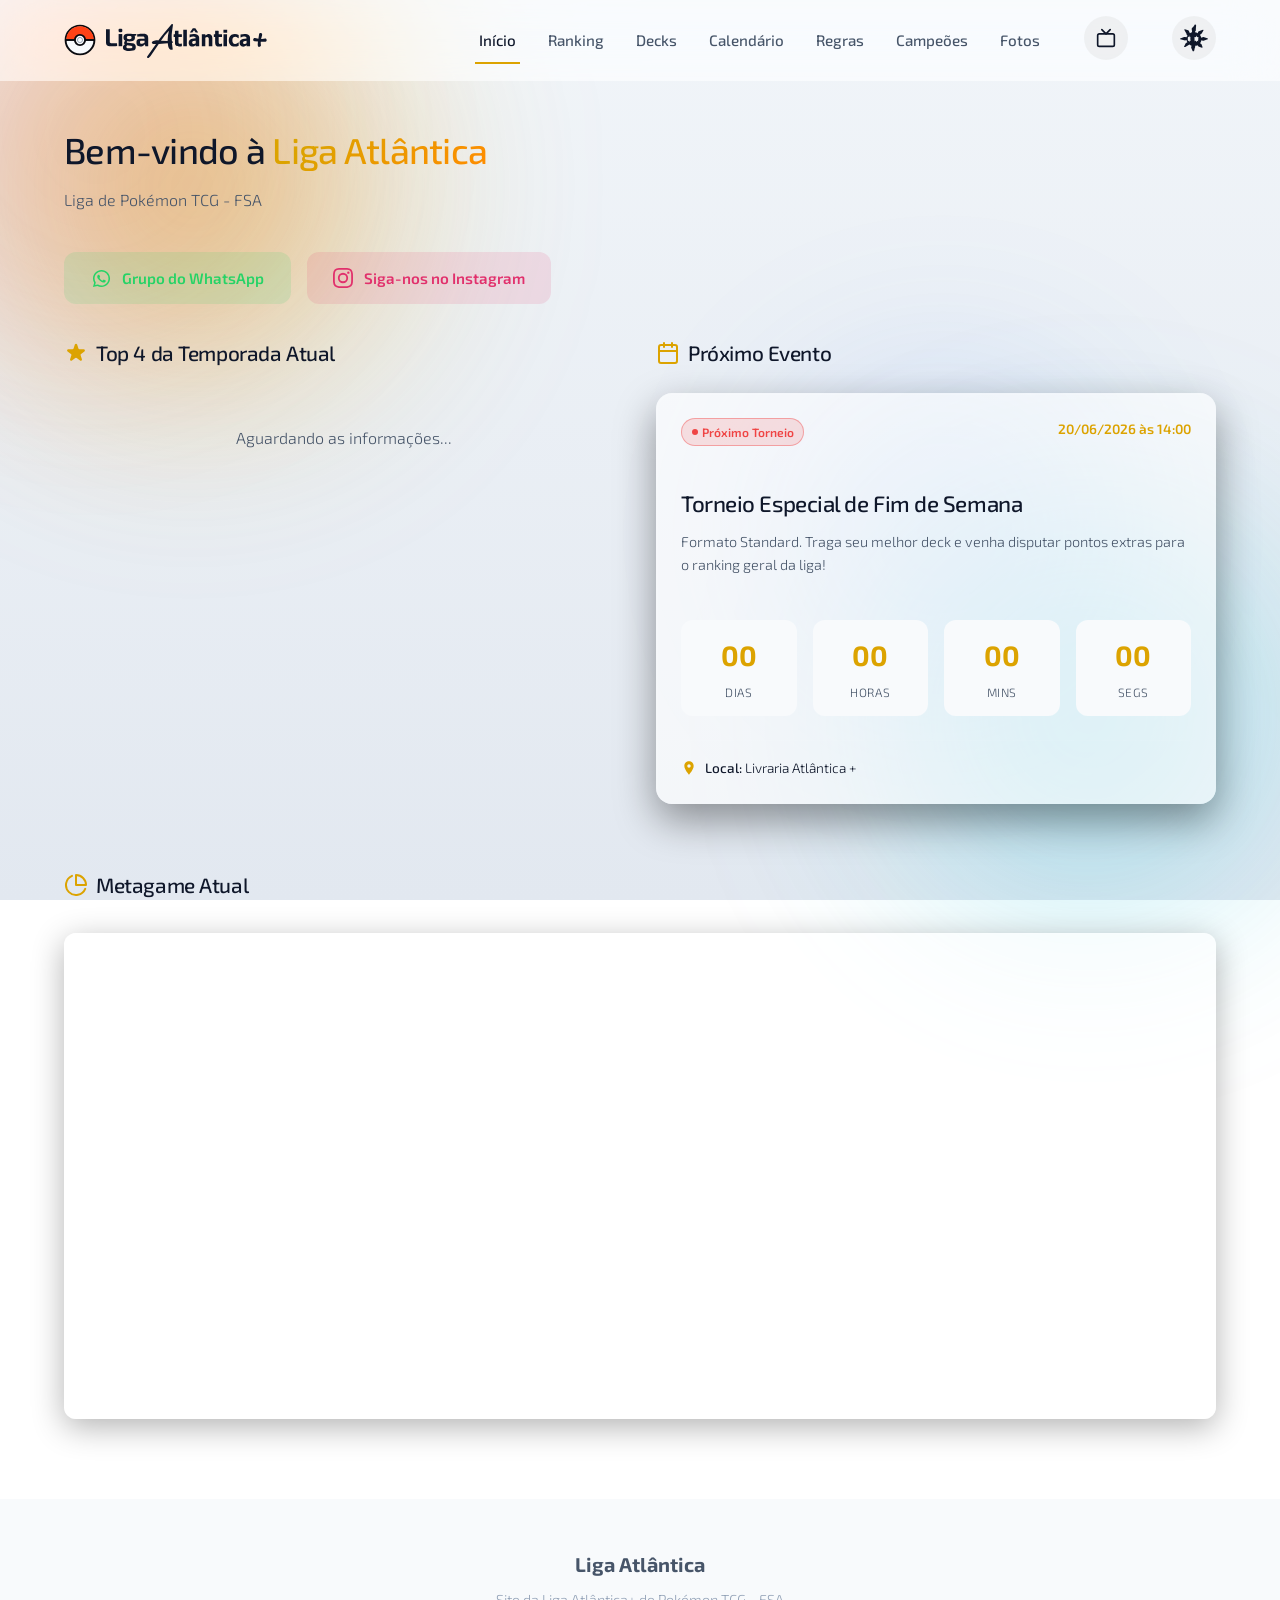
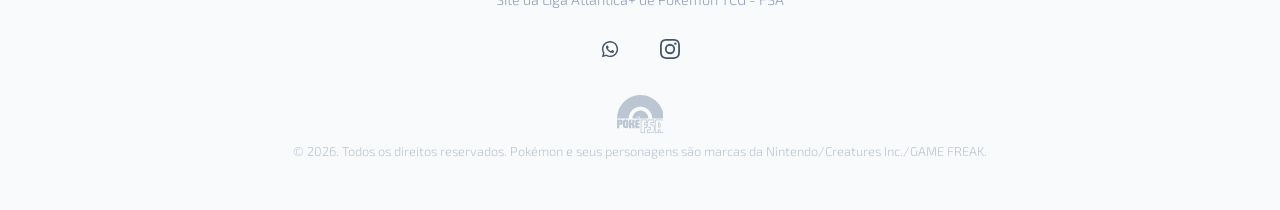
==== commit a94a8470: "fix: remover seletor de acumular (sempre ativo por padrao), remover simulador de top cut e corrigir " ====
--- a/site/index.html
+++ b/site/index.html
@@ -179,11 +179,6 @@
             <option value="JUNIOR">Junior</option>
           </select>
         </div>
-
-        <button type="button" class="btn" onclick="openSimulatorModal()" style="display:inline-flex; align-items:center; gap:6px; padding:0.6rem 1rem; font-size:0.85rem; border-radius:12px; background:rgba(255,203,5,0.12); border:1px solid rgba(255,203,5,0.3); color:var(--accent-yellow); font-weight:700; cursor:pointer; transition:all 0.2s; white-space:nowrap;" onmouseover="this.style.background='rgba(255,203,5,0.22)'" onmouseout="this.style.background='rgba(255,203,5,0.12)'">
-          <span>🧮</span>
-          <span>Simular Próxima Etapa</span>
-        </button>
         
         <div class="ranking-status-group">
           <div class="offline-badge" id="sheet-status-badge">
@@ -370,105 +365,56 @@
   </main>
 
   
-  <!-- TRAINER CARD HOLOGRÁFICO MODAL -->
+  <!-- TRAINER CARD HOLOGRÁFICO MODAL (MOBILE-FIRST) -->
   <div class="modal-overlay" id="player-modal">
     <div class="modal-container trainer-card-holographic">
       <button class="modal-close-btn" id="modal-close-btn" aria-label="Fechar">✕</button>
       <div class="modal-header">
         <div class="modal-avatar" id="modal-avatar">T</div>
         <h2 class="modal-player-name" id="modal-player-name">Nome do Treinador</h2>
-        <div class="podium-deck-info" style="justify-content: center;" id="modal-player-deck">
+        <div class="podium-deck-info" style="justify-content: center; font-size: 0.8rem;" id="modal-player-deck">
           
         </div>
         <div id="modal-player-titles" class="trainer-titles-grid"></div>
       </div>
       <div class="modal-body">
-        <div class="modal-stats-grid">
+        <div class="modal-stats-grid" style="grid-template-columns: repeat(4, 1fr);">
           <div class="modal-stat-box">
-            <div class="modal-stat-value" id="modal-stat-participations">0</div>
-            <div class="modal-stat-label">Participações</div>
+            <div class="modal-stat-value" id="modal-stat-points" style="color:var(--accent-yellow);">0</div>
+            <div class="modal-stat-label">Pontos</div>
+          </div>
+          <div class="modal-stat-box">
+            <div class="modal-stat-value" id="modal-stat-placement">1º</div>
+            <div class="modal-stat-label">Posição</div>
           </div>
           <div class="modal-stat-box">
             <div class="modal-stat-value" id="modal-stat-podiums">0</div>
             <div class="modal-stat-label">Pódios</div>
           </div>
           <div class="modal-stat-box">
-            <div class="modal-stat-value" id="modal-stat-average-placement">0</div>
-            <div class="modal-stat-label">Média de colocação</div>
+            <div class="modal-stat-value" id="modal-stat-winrate" style="color:#10b981;">0%</div>
+            <div class="modal-stat-label">Winrate</div>
           </div>
         </div>
         
         <div class="modal-details">
           <div class="modal-detail-row">
-            <span class="modal-detail-label">Categoria:</span>
-            <span class="modal-detail-value" id="modal-detail-category">MASTER (ME)</span>
+            <span class="modal-detail-label">Cartel Oficial (V-E-D):</span>
+            <span class="modal-detail-value" id="modal-detail-ved">0V - 0E - 0D</span>
           </div>
           <div class="modal-detail-row">
-            <span class="modal-detail-label">Pontuação Total:</span>
-            <span class="modal-detail-value score-cell" id="modal-detail-points">0 PTS</span>
-          </div>
-          <div class="modal-detail-row">
-            <span class="modal-detail-label">Colocação Atual:</span>
-            <span class="modal-detail-value" id="modal-detail-current-placement">0º</span>
-          </div>
-          <div class="modal-detail-row" style="margin-top: 1rem; border-top: 1px solid rgba(255,255,255,0.05); padding-top: 0.75rem;">
-            <span class="modal-detail-label">Cartel (V-E-D):</span>
-            <span class="modal-detail-value" id="modal-detail-ved">0V - 0E - 0D</span>
-          </div>
-          <div id="modal-player-decks-section" style="margin-top: 0.75rem; border-top: 1px solid rgba(255,255,255,0.05); padding-top: 0.75rem; display:none;">
-            <span class="modal-detail-label" style="display:block; margin-bottom:4px;">Decks Pilotados na Temporada:</span>
+            <span class="modal-detail-label">Participações / Média:</span>
+            <span class="modal-detail-value" id="modal-detail-part-media">0 etapas • 0º média</span>
+          </div>
+          <div id="modal-player-decks-section" style="display:none; padding-top:4px;">
+            <span class="modal-detail-label" style="display:block; margin-bottom:4px; font-size:0.72rem; font-weight:700;">Decks Pilotados na Temporada:</span>
             <div id="modal-player-decks-list" class="trainer-decks-wrap"></div>
           </div>
         </div>
         
-        <div class="modal-section-title">Evolução na Temporada</div>
+        <div class="modal-section-title">Evolução nas Etapas</div>
         <div class="modal-timeline" id="modal-player-timeline">
           
-        </div>
-      </div>
-    </div>
-  </div>
-
-  <!-- SIMULADOR DE TOP CUT MODAL -->
-  <div class="modal-overlay" id="simulator-modal">
-    <div class="modal-container simulator-modal-container" style="max-width: 520px; position:relative;">
-      <button class="modal-close-btn" onclick="closeSimulatorModal()" aria-label="Fechar">✕</button>
-      <div class="modal-header" style="text-align:center;">
-        <div class="simulator-modal-icon">🧮</div>
-        <h2 class="modal-player-name" style="font-size:1.4rem;">Simulador de Top Cut</h2>
-        <p class="champion-deck-modal-subtitle" style="font-size:0.85rem; color:var(--text-secondary); margin-top:4px;">Projete seus pontos da próxima etapa e calcule sua classificação!</p>
-      </div>
-      <div class="modal-body">
-        <div class="simulator-form" style="display:flex; flex-direction:column; gap:12px;">
-          <div>
-            <label style="font-size:0.8rem; color:var(--text-secondary); display:block; margin-bottom:4px; font-weight:600;">Selecione o Treinador:</label>
-            <select id="sim-player-select" class="search-input select-input" style="width:100%;" onchange="runSimulation()"></select>
-          </div>
-          <div style="display:grid; grid-template-columns:1fr 1fr; gap:10px;">
-            <div>
-              <label style="font-size:0.8rem; color:var(--text-secondary); display:block; margin-bottom:4px; font-weight:600;">Tipo de Evento:</label>
-              <select id="sim-event-type" class="search-input select-input" style="width:100%;" onchange="runSimulation()">
-                <option value="1.0">Liga Regular (1.0x)</option>
-                <option value="1.5">League Challenge (1.5x)</option>
-                <option value="2.0">League Cup (2.0x)</option>
-              </select>
-            </div>
-            <div>
-              <label style="font-size:0.8rem; color:var(--text-secondary); display:block; margin-bottom:4px; font-weight:600;">Resultado Projetado:</label>
-              <select id="sim-result-projected" class="search-input select-input" style="width:100%;" onchange="runSimulation()">
-                <option value="15">🥇 1º Lugar (+15 pts)</option>
-                <option value="12">🥈 2º Lugar (+12 pts)</option>
-                <option value="10">🥉 Top 4 (+10 pts)</option>
-                <option value="7">🎖️ Top 8 (+7 pts)</option>
-                <option value="4">⚔️ Top 16 (+4 pts)</option>
-                <option value="2">🎮 Participação (+2 pts)</option>
-              </select>
-            </div>
-          </div>
-        </div>
-
-        <div id="sim-results-card" style="background:rgba(255,203,5,0.06); border:1px solid rgba(255,203,5,0.25); border-radius:14px; padding:16px; margin-top:16px;">
-          <!-- Resultado da simulação injetado via JS -->
         </div>
       </div>
     </div>
--- a/site/style.css
+++ b/site/style.css
@@ -818,7 +818,11 @@
   color-scheme: dark;
 }
 
-.select-input option {
+select, input, textarea {
+  color-scheme: dark;
+}
+
+select option, select optgroup, .search-input option {
   background-color: #0f172a !important;
   color: #f8fafc !important;
 }
@@ -1603,15 +1607,18 @@
 }
 
 .modal-container {
-  width: 90%;
-  max-width: 500px;
+  width: 92%;
+  max-width: 440px;
+  max-height: 88vh;
+  display: flex;
+  flex-direction: column;
   background: var(--bg-dark-card);
   backdrop-filter: blur(32px) saturate(180%);
   -webkit-backdrop-filter: blur(32px) saturate(180%);
   border: 1px solid var(--border-color);
-  border-radius: var(--radius-xl);
+  border-radius: 20px;
   overflow: hidden;
-  box-shadow: 0 25px 50px -12px rgba(0, 0, 0, 0.8), 0 0 40px rgba(255, 203, 5, 0.05), inset 0 1px 0 0 rgba(255, 255, 255, 0.15);
+  box-shadow: 0 25px 50px -12px rgba(0, 0, 0, 0.8), 0 0 30px rgba(255, 203, 5, 0.05), inset 0 1px 0 0 rgba(255, 255, 255, 0.15);
   transform: translateY(20px);
   transition: transform 0.3s ease;
   position: relative;
@@ -1623,100 +1630,118 @@
 
 .modal-close-btn {
   position: absolute;
-  top: 1rem;
-  right: 1rem;
-  width: 44px;
-  height: 44px;
+  top: 0.75rem;
+  right: 0.75rem;
+  width: 36px;
+  height: 36px;
   border-radius: 50%;
-  background: rgba(255, 255, 255, 0.05);
+  background: rgba(255, 255, 255, 0.06);
+  border: 1px solid rgba(255, 255, 255, 0.1);
   display: flex;
   align-items: center;
   justify-content: center;
-  font-size: 1.25rem;
+  font-size: 1.1rem;
   color: var(--text-secondary);
   transition: all 0.2s ease;
-  z-index: 2;
+  z-index: 10;
   cursor: pointer;
 }
 
 .modal-close-btn:hover {
-  background: rgba(255, 255, 255, 0.1);
+  background: rgba(255, 255, 255, 0.15);
   color: #fff;
 }
 
 .modal-header {
-  padding: 2rem 2rem 1.5rem 2rem;
-  background: linear-gradient(180deg, rgba(255, 203, 5, 0.05) 0%, transparent 100%);
+  padding: 1.25rem 1.25rem 0.75rem 1.25rem;
+  background: linear-gradient(180deg, rgba(255, 203, 5, 0.06) 0%, transparent 100%);
   border-bottom: 1px solid rgba(255, 255, 255, 0.05);
   text-align: center;
+  flex-shrink: 0;
 }
 
 .modal-avatar {
-  display: none;
-  width: 70px;
-  height: 70px;
+  display: inline-flex;
+  width: 48px;
+  height: 48px;
   border-radius: 50%;
   background: radial-gradient(circle, #ffeb99 0%, #ffcb05 100%);
   color: #000;
-  display: flex;
   align-items: center;
   justify-content: center;
-  font-size: 2rem;
+  font-size: 1.4rem;
   font-weight: 800;
-  margin: 0 auto 1rem auto;
-  box-shadow: 0 0 20px rgba(255, 203, 5, 0.3);
+  margin: 0 auto 0.4rem auto;
+  box-shadow: 0 0 15px rgba(255, 203, 5, 0.35);
 }
 
 .modal-player-name {
-  font-size: 1.75rem;
+  font-size: 1.3rem;
+  font-weight: 800;
   color: var(--text-primary);
+  margin-bottom: 2px;
 }
 
 .modal-body {
-  padding: 2rem;
+  padding: 1rem 1.25rem;
+  overflow-y: auto;
+  scrollbar-width: thin;
+  display: flex;
+  flex-direction: column;
+  gap: 0.75rem;
 }
 
 .modal-stats-grid {
   display: grid;
   grid-template-columns: repeat(3, 1fr);
-  gap: 1rem;
+  gap: 0.5rem;
   text-align: center;
-  margin-bottom: 1.5rem;
+  margin-bottom: 0.25rem;
 }
 
 .modal-stat-box {
-  background: rgba(0, 0, 0, 0.2);
+  background: rgba(0, 0, 0, 0.25);
   box-shadow: inset 1px 1px 0 rgba(255, 255, 255, 0.04);
-  border-radius: var(--radius);
-  padding: 0.75rem;
+  border-radius: 10px;
+  padding: 0.5rem 0.25rem;
 }
 
 .modal-stat-value {
   font-family: var(--font-title);
-  font-size: 1.5rem;
-  font-weight: 700;
+  font-size: 1.15rem;
+  font-weight: 800;
   color: var(--text-primary);
 }
 
 .modal-stat-label {
-  font-size: 0.75rem;
+  font-size: 0.65rem;
   color: var(--text-secondary);
   text-transform: uppercase;
+  letter-spacing: 0.03em;
+  margin-top: 2px;
 }
 
 .modal-details {
   display: flex;
   flex-direction: column;
-  gap: 0.75rem;
+  gap: 0.35rem;
+  background: rgba(0, 0, 0, 0.15);
+  border: 1px solid rgba(255, 255, 255, 0.04);
+  border-radius: 12px;
+  padding: 0.6rem 0.85rem;
 }
 
 .modal-detail-row {
   display: flex;
   justify-content: space-between;
   align-items: center;
-  font-size: 0.9rem;
-  padding-bottom: 0.75rem;
+  font-size: 0.82rem;
+  padding: 0.25rem 0;
   border-bottom: 1px solid rgba(255, 255, 255, 0.03);
+}
+
+.modal-detail-row:last-child {
+  border-bottom: none;
 }
 
 .modal-detail-label {
@@ -1725,21 +1750,18 @@
 
 .modal-detail-value {
   color: var(--text-primary);
-  font-weight: 500;
-}
-
+  font-weight: 600;
+}
 
 .modal-section-title {
   font-family: var(--font-title);
-  font-size: 0.8rem;
-  font-weight: 700;
+  font-size: 0.72rem;
+  font-weight: 800;
   text-transform: uppercase;
   color: var(--text-secondary);
-  margin-top: 1.25rem;
-  margin-bottom: 0.75rem;
-  border-top: 1px solid rgba(255, 255, 255, 0.05);
-  padding-top: 0.75rem;
-  letter-spacing: 0.05em;
+  margin-top: 0.25rem;
+  margin-bottom: 0.25rem;
+  letter-spacing: 0.06em;
 }
 
 .modal-timeline {
@@ -3461,21 +3483,21 @@
 .trainer-titles-grid {
   display: flex;
   flex-wrap: wrap;
-  gap: 6px;
-  margin-top: 10px;
+  gap: 4px;
+  margin-top: 6px;
   justify-content: center;
 }
 
 .trainer-title-badge {
   display: inline-flex;
   align-items: center;
-  gap: 5px;
-  padding: 4px 10px;
-  border-radius: 12px;
-  font-size: 0.72rem;
+  gap: 4px;
+  padding: 2px 8px;
+  border-radius: 10px;
+  font-size: 0.68rem;
   font-weight: 700;
   text-transform: uppercase;
-  letter-spacing: 0.04em;
+  letter-spacing: 0.03em;
   background: rgba(255, 203, 5, 0.12);
   border: 1px solid rgba(255, 203, 5, 0.35);
   color: var(--accent-yellow);
@@ -3484,44 +3506,68 @@
 .trainer-decks-wrap {
   display: flex;
   flex-wrap: wrap;
-  gap: 6px;
-  margin-top: 8px;
+  gap: 4px;
+  margin-top: 4px;
+  max-height: 64px;
+  overflow-y: auto;
 }
 
 .trainer-deck-tag {
   display: inline-flex;
   align-items: center;
-  gap: 4px;
-  padding: 3px 8px;
-  border-radius: 8px;
-  font-size: 0.75rem;
-  background: rgba(255, 255, 255, 0.06);
-  border: 1px solid rgba(255, 255, 255, 0.12);
+  gap: 3px;
+  padding: 2px 6px;
+  border-radius: 6px;
+  font-size: 0.7rem;
+  background: rgba(255, 255, 255, 0.05);
+  border: 1px solid rgba(255, 255, 255, 0.1);
   color: var(--text-primary);
+  white-space: nowrap;
 }
 
 /* ==========================================================================
-   SIMULADOR DE TOP CUT
+   SIMULADOR DE TOP CUT (MOBILE-FIRST)
    ========================================================================== */
 .simulator-modal-container {
   background: linear-gradient(160deg, #131728 0%, #0c0f1d 100%);
   border: 1px solid rgba(255, 203, 5, 0.3);
   box-shadow: 0 20px 50px rgba(0, 0, 0, 0.7);
-}
-
-.simulator-modal-icon {
-  font-size: 2.2rem;
-  margin-bottom: 0.5rem;
+  max-width: 440px;
+}
+
+.sim-quick-grid {
+  display: grid;
+  grid-template-columns: repeat(3, 1fr);
+  gap: 6px;
+  margin-bottom: 10px;
+}
+
+.sim-quick-btn {
+  background: rgba(255, 255, 255, 0.04);
+  border: 1px solid rgba(255, 255, 255, 0.1);
+  color: #fff;
+  border-radius: 8px;
+  padding: 6px 4px;
+  font-size: 0.75rem;
+  font-weight: 600;
+  cursor: pointer;
+  transition: all 0.2s;
   text-align: center;
 }
 
+.sim-quick-btn:hover, .sim-quick-btn.active {
+  background: rgba(255, 203, 5, 0.18);
+  border-color: var(--accent-yellow);
+  color: var(--accent-yellow);
+}
+
 .sim-metric-row {
   display: flex;
   justify-content: space-between;
   align-items: center;
-  padding: 6px 0;
-  border-bottom: 1px solid rgba(255, 255, 255, 0.06);
-  font-size: 0.88rem;
+  padding: 4px 0;
+  border-bottom: 1px solid rgba(255, 255, 255, 0.05);
+  font-size: 0.82rem;
 }
 
 .sim-metric-row:last-child {
@@ -3531,11 +3577,11 @@
 .sim-status-badge {
   display: inline-flex;
   align-items: center;
-  gap: 6px;
-  padding: 6px 12px;
-  border-radius: 20px;
+  gap: 4px;
+  padding: 4px 10px;
+  border-radius: 16px;
   font-weight: 700;
-  font-size: 0.85rem;
+  font-size: 0.78rem;
 }
 
 .sim-status-top4 {
